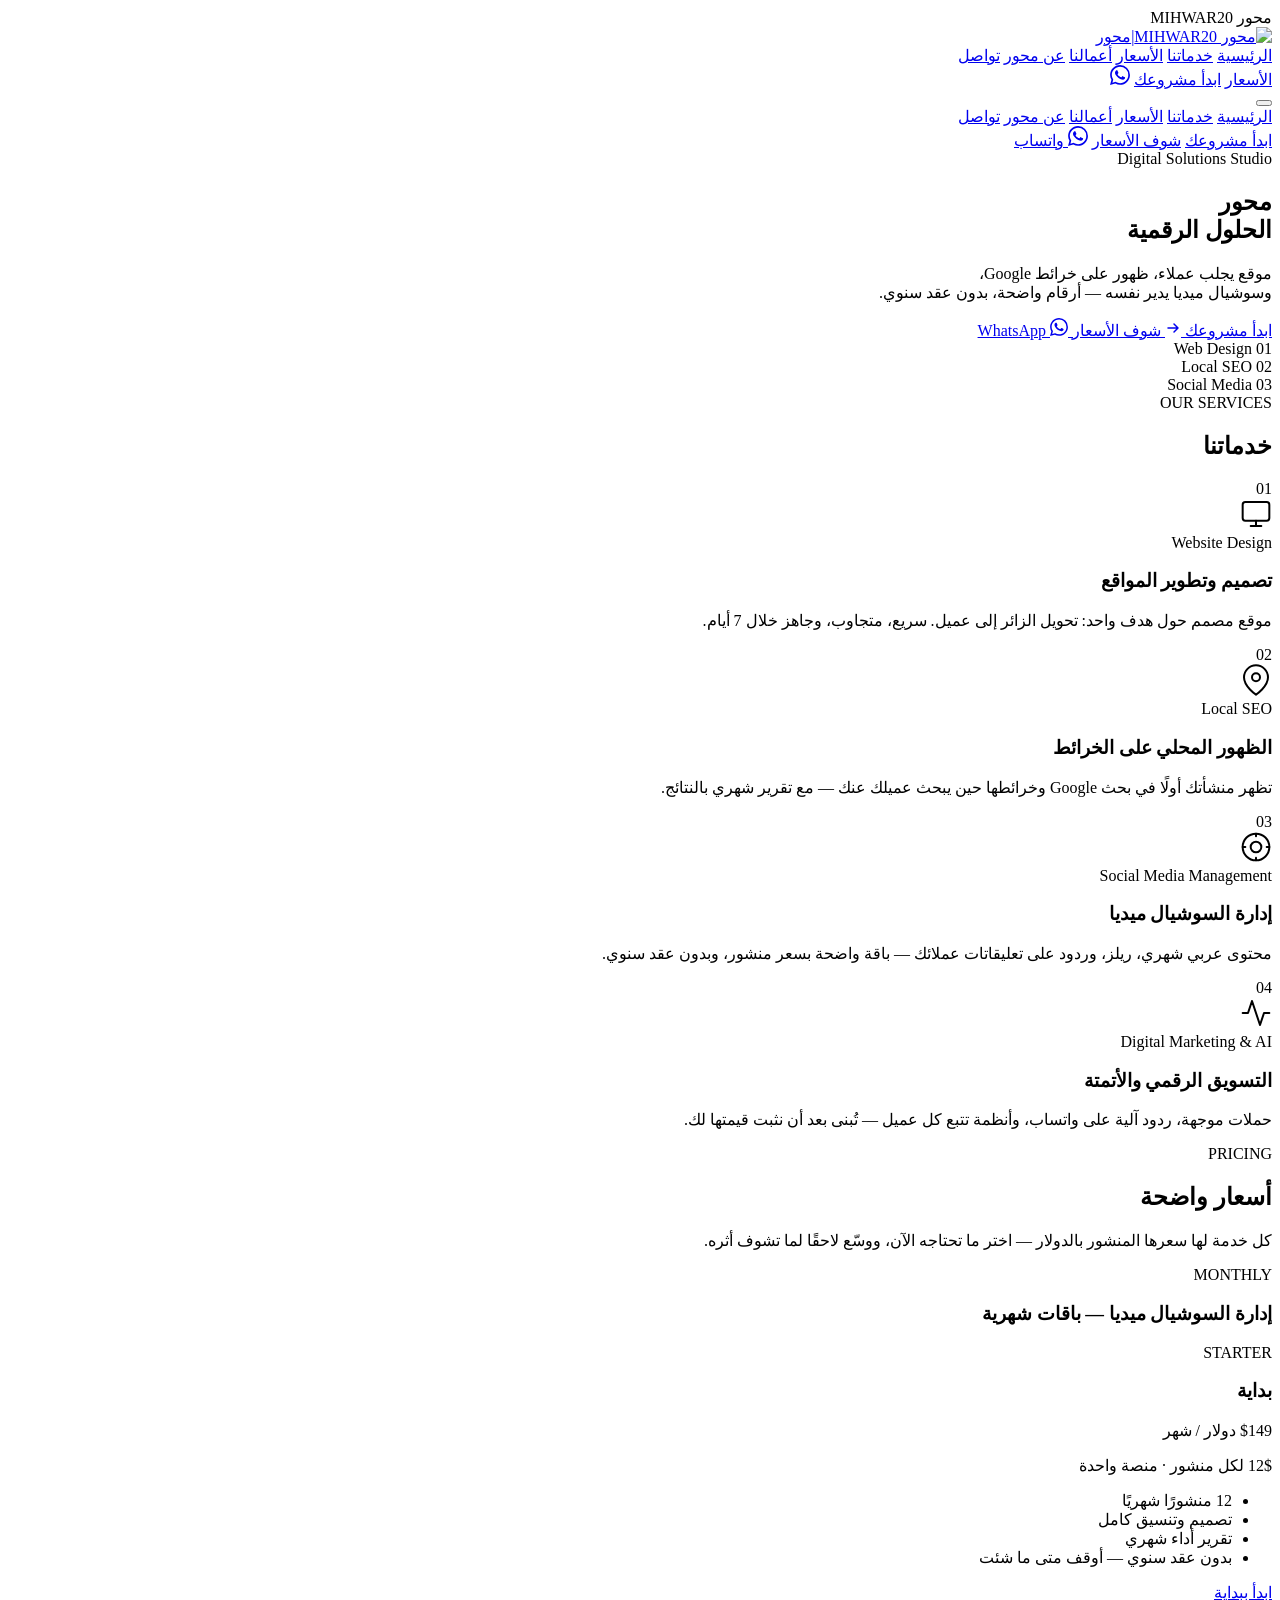
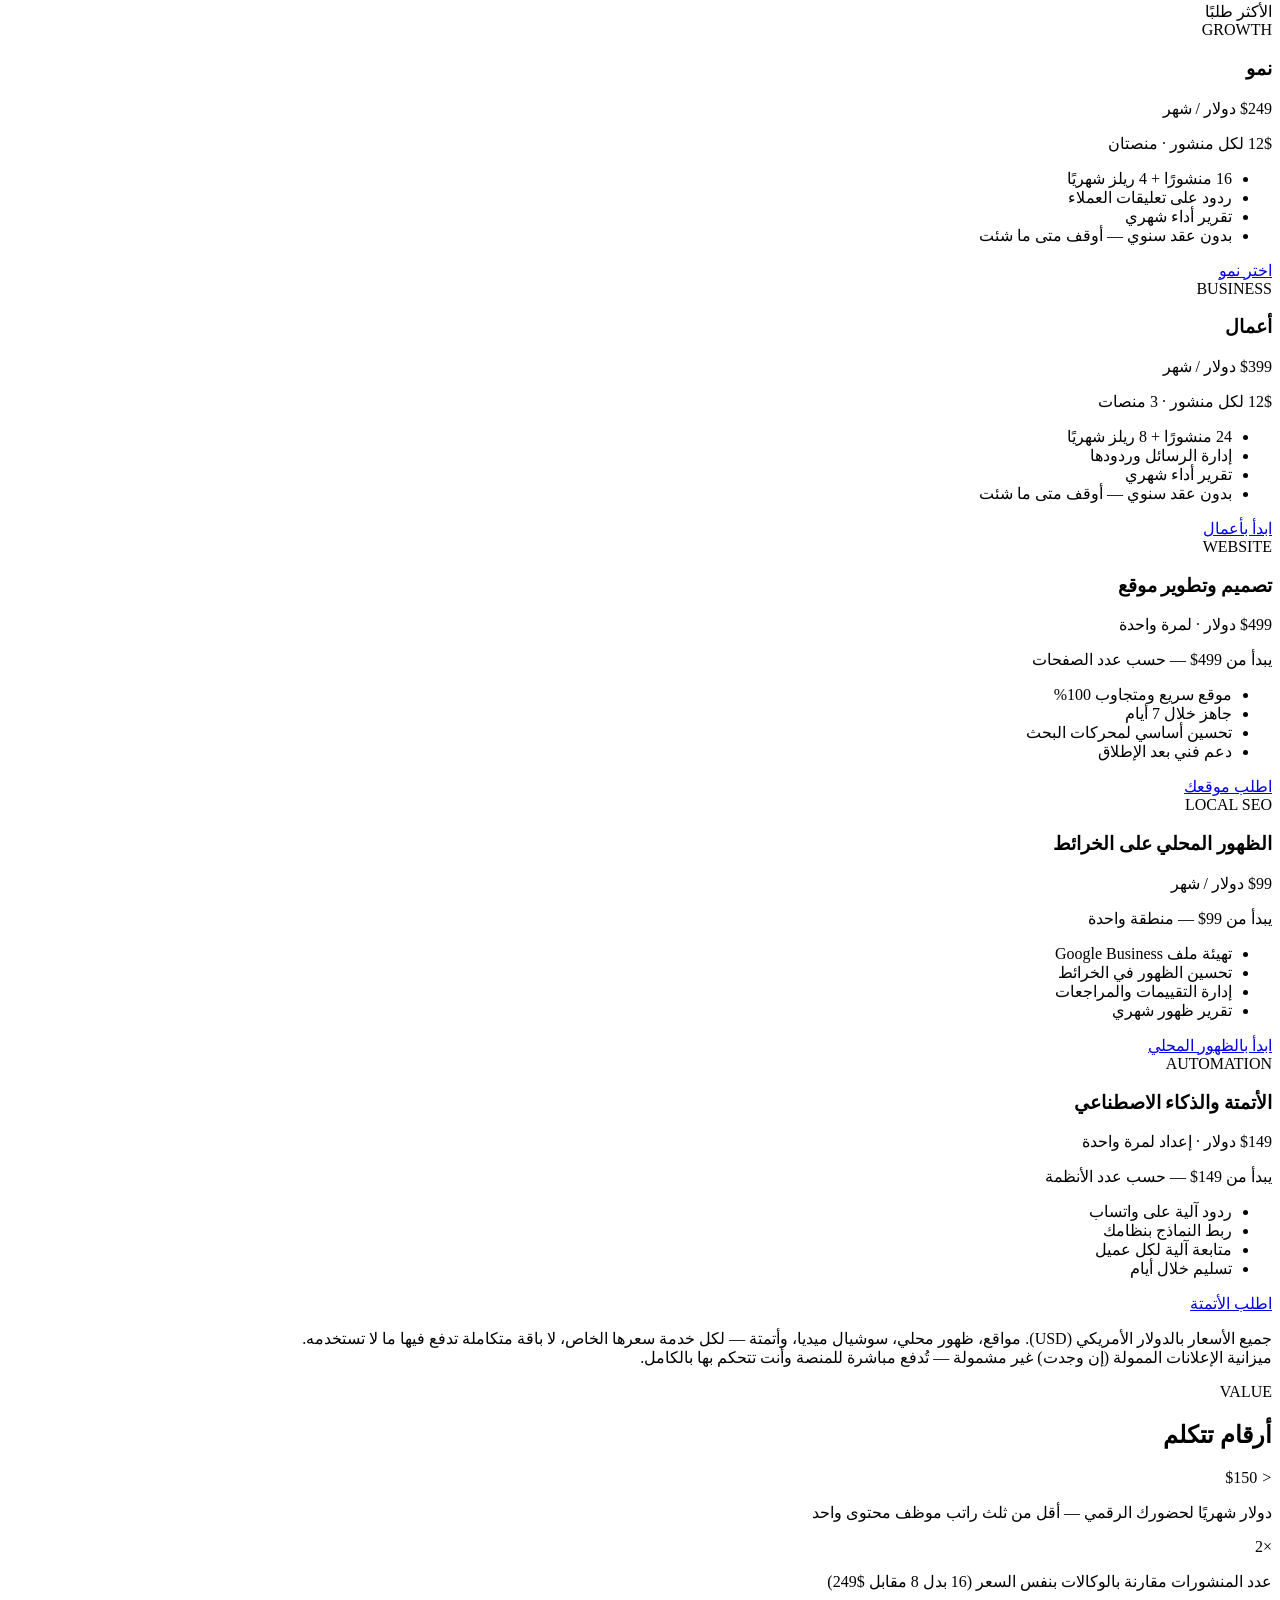
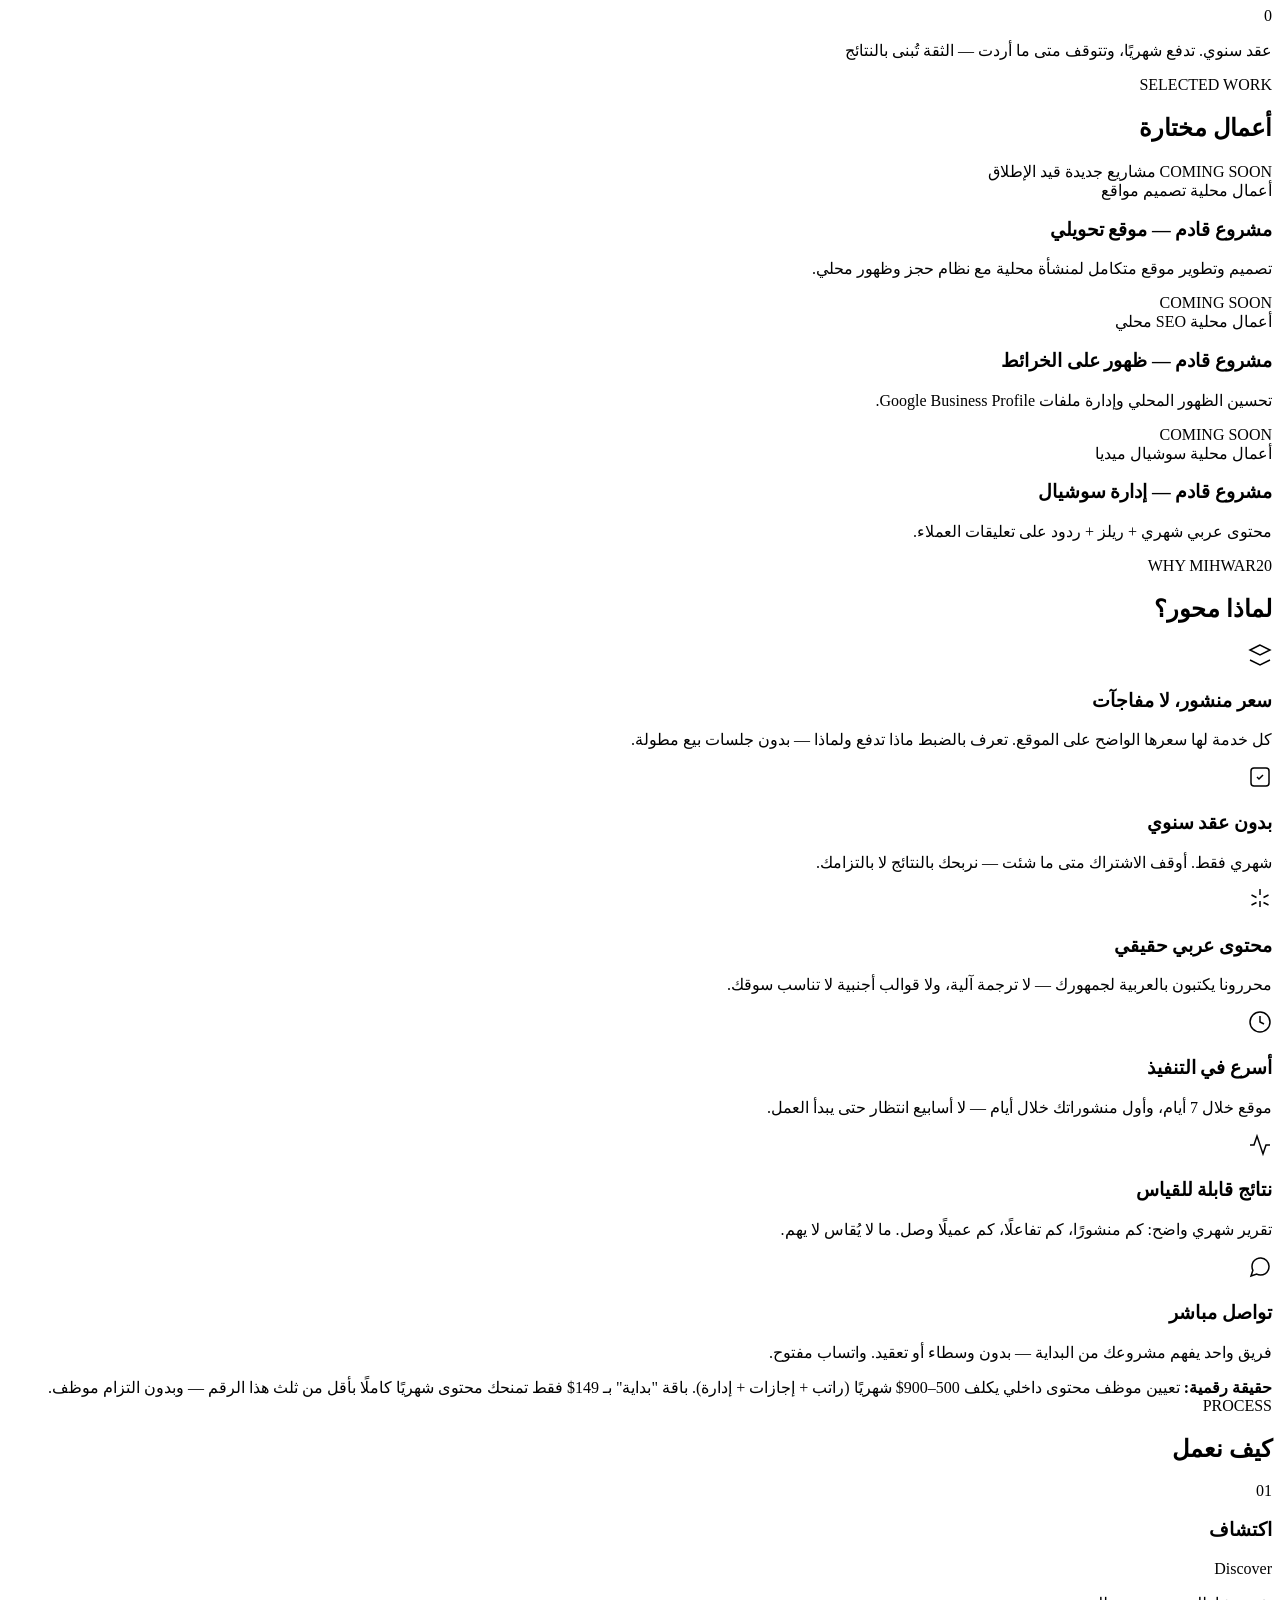
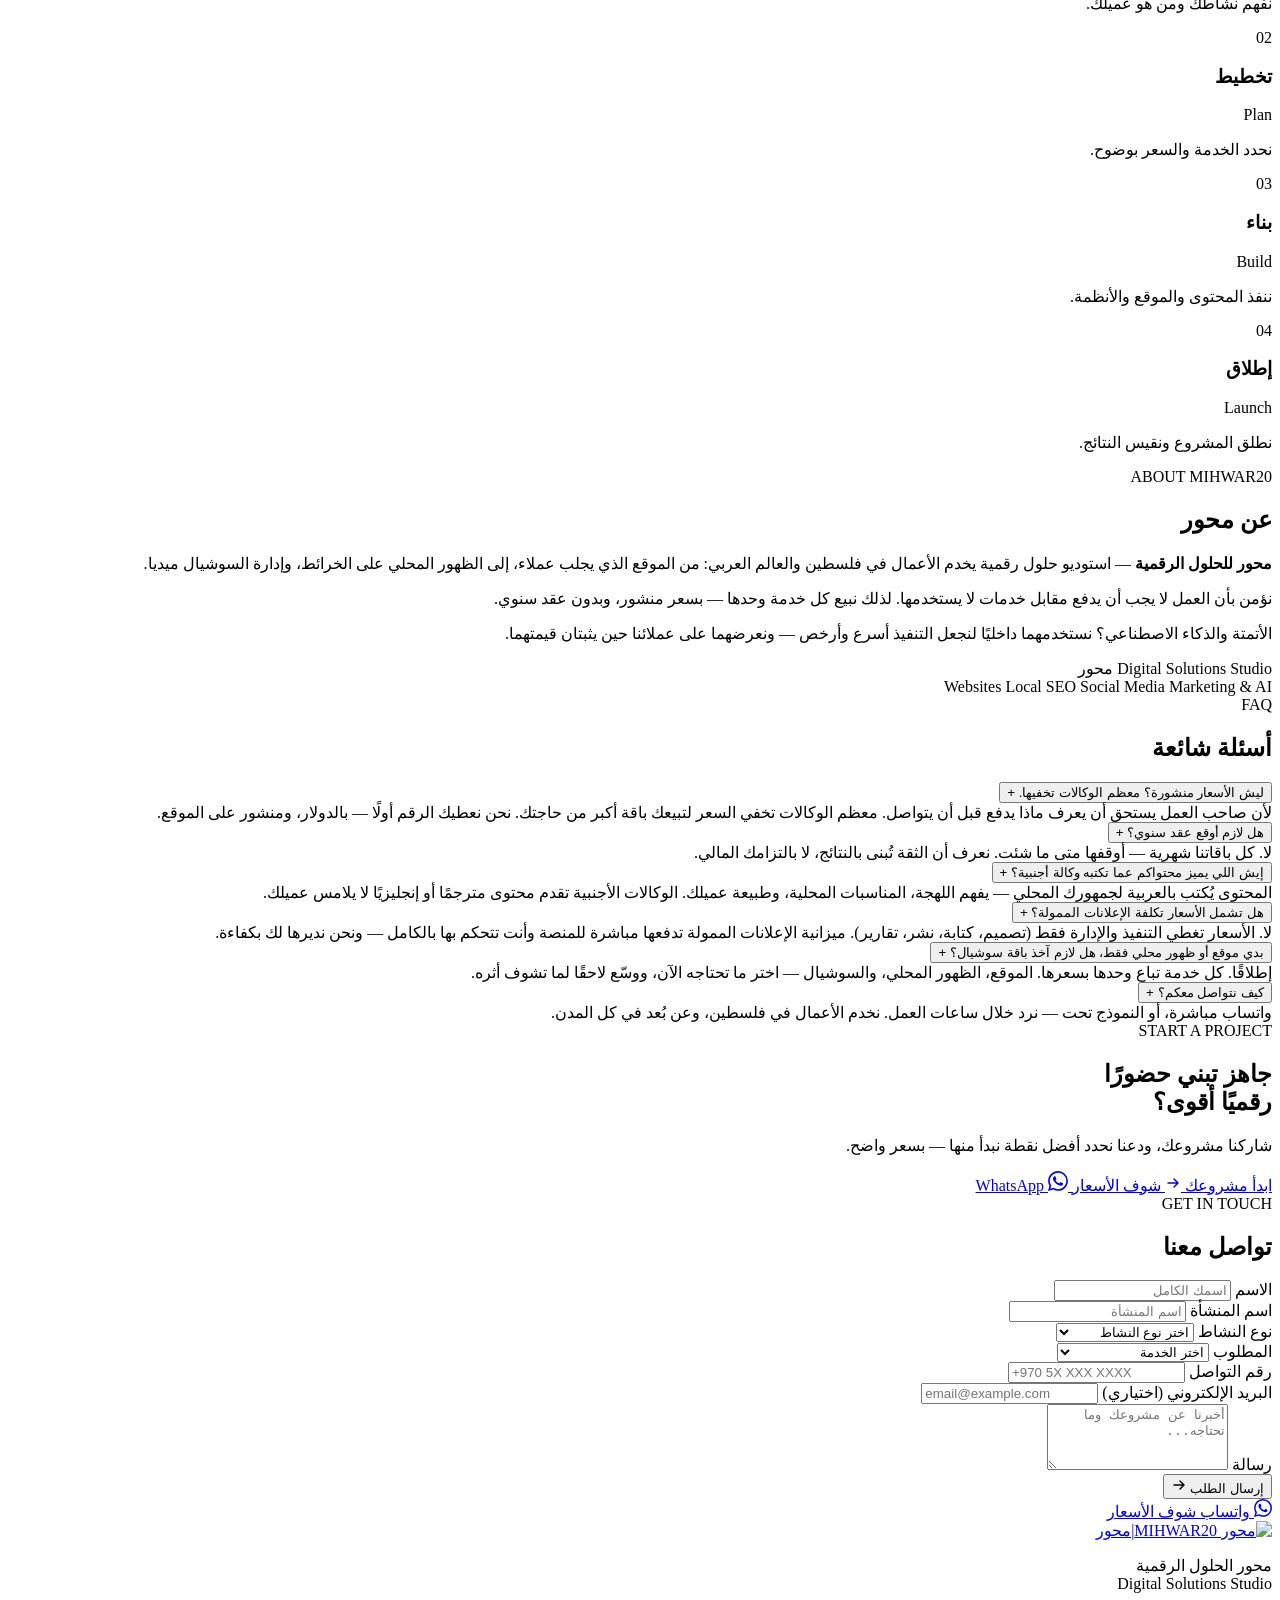
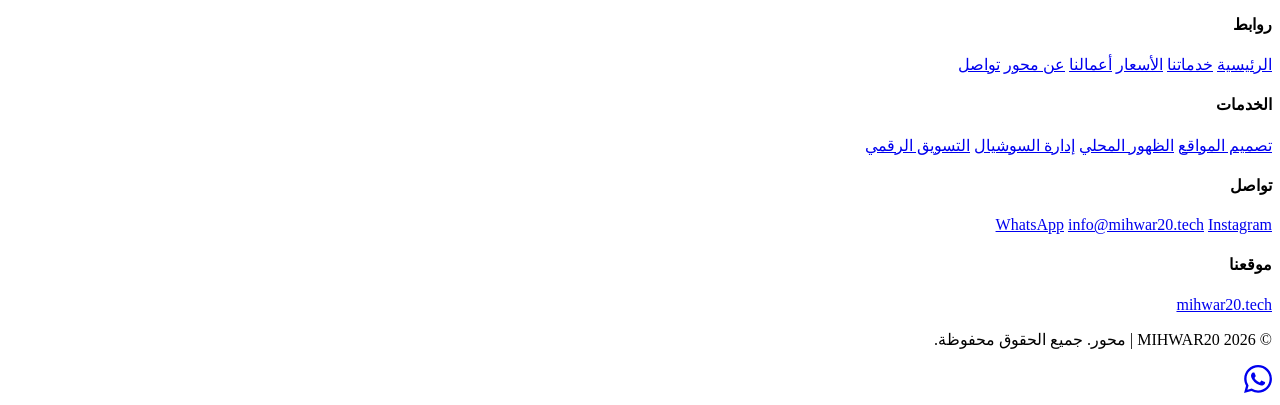
==== index.html @ 8f981ffa "Add files via upload" ====
<!DOCTYPE html>
<html lang="ar" dir="rtl">
<head>
    <meta charset="UTF-8">
    <meta name="viewport" content="width=device-width, initial-scale=1.0">
    <title>MIHWAR20 | محور — Digital Solutions Studio</title>
    <meta name="description" content="محور للحلول الرقمية — تصميم المواقع، الظهور المحلي، إدارة السوشيال ميديا، والتسويق الرقمي. أسعار منشورة بالدولار، بدون عقد سنوي.">
    <meta name="keywords" content="تصميم مواقع, ظهور محلي, إدارة سوشيال ميديا, تسويق رقمي, أتمتة, حلول رقمية, محور">
    <meta name="author" content="MIHWAR20 | محور">
    <meta name="robots" content="index, follow">

    <!-- Open Graph -->
    <meta property="og:title" content="MIHWAR20 | محور — Digital Solutions Studio">
    <meta property="og:description" content="مواقع، ظهور محلي، سوشيال ميديا، وأنظمة ذكية تنقل أعمالك إلى الأمام. أسعار منشورة وبدون عقد سنوي.">
    <meta property="og:type" content="website">
    <meta property="og:locale" content="ar_PS">
    <meta property="og:url" content="https://mihwar20.tech/">
    <link rel="canonical" href="https://mihwar20.tech/">
    <meta property="og:site_name" content="MIHWAR20 | محور">

    <!-- Twitter Card -->
    <meta name="twitter:card" content="summary_large_image">
    <meta name="twitter:title" content="MIHWAR20 | محور — Digital Solutions Studio">
    <meta name="twitter:description" content="مواقع، ظهور محلي، سوشيال ميديا، وأنظمة ذكية تنقل أعمالك إلى الأمام.">

    <!-- Fonts -->
    <link rel="preconnect" href="https://fonts.googleapis.com">
    <link rel="preconnect" href="https://fonts.gstatic.com" crossorigin>
    <link href="https://fonts.googleapis.com/css2?family=IBM+Plex+Sans+Arabic:wght@300;400;500;600;700&family=IBM+Plex+Sans:wght@300;400;500;600;700&display=swap" rel="stylesheet">

    <!-- Styles -->
    <link rel="stylesheet" href="css/style.css">

    <!-- Favicon -->
    <link rel="icon" type="image/png" sizes="32x32" href="assets/images/mihwar20-favicon-256.png">
    <link rel="icon" type="image/png" sizes="192x192" href="assets/images/mihwar20-favicon-256.png">
    <link rel="apple-touch-icon" sizes="180x180" href="assets/images/apple-touch-icon.png">
</head>
<body>
    <!-- Preloader -->
    <div id="preloader" class="preloader">
        <div class="preloader-inner">
            <div class="preloader-logo">
                <span class="preloader-ar">محور</span>
                <span class="preloader-en">MIHWAR20</span>
            </div>
            <div class="preloader-bar">
                <div class="preloader-bar-fill"></div>
            </div>
        </div>
    </div>

    <!-- Navigation -->
    <nav id="navbar" class="navbar">
        <div class="nav-container">
            <a href="#hero" class="nav-logo" aria-label="محور — الرئيسية">
                <img src="assets/images/mihwar-logo.png" alt="محور" class="logo-img">
                <span class="logo-text">MIHWAR20<span class="logo-sep">|</span><span class="logo-ar">محور</span></span>
            </a>

            <div class="nav-links" id="navLinks">
                <a href="#hero" class="nav-link active">الرئيسية</a>
                <a href="#services" class="nav-link">خدماتنا</a>
                <a href="#pricing" class="nav-link">الأسعار</a>
                <a href="#portfolio" class="nav-link">أعمالنا</a>
                <a href="#about" class="nav-link">عن محور</a>
                <a href="#contact" class="nav-link">تواصل</a>
            </div>

            <div class="nav-actions">
                <a href="#pricing" class="nav-cta-secondary">الأسعار</a>
                <a href="#contact" class="nav-cta-primary">ابدأ مشروعك</a>
                <a href="https://wa.me/972592059611?text=%D9%85%D8%B1%D8%AD%D8%A8%D8%A7%D8%8C%20%D8%A3%D8%B1%D9%8A%D8%AF%20%D8%AD%D8%AC%D8%B2%20%D9%85%D9%83%D8%A7%D9%84%D9%85%D8%A9%20%D8%A7%D8%B3%D8%AA%D8%B4%D8%A7%D8%B1%D9%8A%D8%A9%20%D9%85%D8%B9%D9%83%D9%85" target="_blank" rel="noopener" class="nav-whatsapp" aria-label="تواصل عبر واتساب">
                    <svg width="20" height="20" viewBox="0 0 24 24" fill="currentColor"><path d="M17.472 14.382c-.297-.149-1.758-.867-2.03-.967-.273-.099-.471-.148-.67.15-.197.297-.767.966-.94 1.164-.173.199-.347.223-.644.075-.297-.15-1.255-.463-2.39-1.475-.883-.788-1.48-1.761-1.653-2.059-.173-.297-.018-.458.13-.606.134-.133.298-.347.446-.52.149-.174.198-.298.298-.497.099-.198.05-.371-.025-.52-.075-.149-.669-1.612-.916-2.207-.242-.579-.487-.5-.669-.51-.173-.008-.371-.01-.57-.01-.198 0-.52.074-.792.372-.272.297-1.04 1.016-1.04 2.479 0 1.462 1.065 2.875 1.213 3.074.149.198 2.096 3.2 5.077 4.487.709.306 1.262.489 1.694.625.712.227 1.36.195 1.871.118.571-.085 1.758-.719 2.006-1.413.248-.694.248-1.289.173-1.413-.074-.124-.272-.198-.57-.347m-5.421 7.403h-.004a9.87 9.87 0 01-5.031-1.378l-.361-.214-3.741.982.998-3.648-.235-.374a9.86 9.86 0 01-1.51-5.26c.001-5.45 4.436-9.884 9.888-9.884 2.64 0 5.122 1.03 6.988 2.898a9.825 9.825 0 012.893 6.994c-.003 5.45-4.437 9.884-9.885 9.884m8.413-18.297A11.815 11.815 0 0012.05 0C5.495 0 .16 5.335.157 11.892c0 2.096.547 4.142 1.588 5.945L.057 24l6.305-1.654a11.882 11.882 0 005.683 1.448h.005c6.554 0 11.89-5.335 11.893-11.893a11.821 11.821 0 00-3.48-8.413z"/></svg>
                </a>
            </div>

            <button class="nav-toggle" id="navToggle" aria-label="فتح القائمة">
                <span></span>
                <span></span>
                <span></span>
            </button>
        </div>
    </nav>

    <!-- Mobile Menu -->
    <div class="mobile-menu" id="mobileMenu">
        <div class="mobile-menu-inner">
            <div class="mobile-menu-links">
                <a href="#hero" class="mobile-link">الرئيسية</a>
                <a href="#services" class="mobile-link">خدماتنا</a>
                <a href="#pricing" class="mobile-link">الأسعار</a>
                <a href="#portfolio" class="mobile-link">أعمالنا</a>
                <a href="#about" class="mobile-link">عن محور</a>
                <a href="#contact" class="mobile-link">تواصل</a>
            </div>
            <div class="mobile-menu-actions">
                <a href="#contact" class="mobile-cta-primary">ابدأ مشروعك</a>
                <a href="#pricing" class="mobile-cta-secondary">شوف الأسعار</a>
                <a href="https://wa.me/972592059611?text=%D9%85%D8%B1%D8%AD%D8%A8%D8%A7%D8%8C%20%D8%A3%D8%B1%D9%8A%D8%AF%20%D8%AD%D8%AC%D8%B2%20%D9%85%D9%83%D8%A7%D9%84%D9%85%D8%A9%20%D8%A7%D8%B3%D8%AA%D8%B4%D8%A7%D8%B1%D9%8A%D8%A9%20%D9%85%D8%B9%D9%83%D9%85" target="_blank" rel="noopener" class="mobile-whatsapp">
                    <svg width="20" height="20" viewBox="0 0 24 24" fill="currentColor"><path d="M17.472 14.382c-.297-.149-1.758-.867-2.03-.967-.273-.099-.471-.148-.67.15-.197.297-.767.966-.94 1.164-.173.199-.347.223-.644.075-.297-.15-1.255-.463-2.39-1.475-.883-.788-1.48-1.761-1.653-2.059-.173-.297-.018-.458.13-.606.134-.133.298-.347.446-.52.149-.174.198-.298.298-.497.099-.198.05-.371-.025-.52-.075-.149-.669-1.612-.916-2.207-.242-.579-.487-.5-.669-.51-.173-.008-.371-.01-.57-.01-.198 0-.52.074-.792.372-.272.297-1.04 1.016-1.04 2.479 0 1.462 1.065 2.875 1.213 3.074.149.198 2.096 3.2 5.077 4.487.709.306 1.262.489 1.694.625.712.227 1.36.195 1.871.118.571-.085 1.758-.719 2.006-1.413.248-.694.248-1.289.173-1.413-.074-.124-.272-.198-.57-.347m-5.421 7.403h-.004a9.87 9.87 0 01-5.031-1.378l-.361-.214-3.741.982.998-3.648-.235-.374a9.86 9.86 0 01-1.51-5.26c.001-5.45 4.436-9.884 9.888-9.884 2.64 0 5.122 1.03 6.988 2.898a9.825 9.825 0 012.893 6.994c-.003 5.45-4.437 9.884-9.885 9.884m8.413-18.297A11.815 11.815 0 0012.05 0C5.495 0 .16 5.335.157 11.892c0 2.096.547 4.142 1.588 5.945L.057 24l6.305-1.654a11.882 11.882 0 005.683 1.448h.005c6.554 0 11.89-5.335 11.893-11.893a11.821 11.821 0 00-3.48-8.413z"/></svg>
                    واتساب
                </a>
            </div>
        </div>
    </div>

    <main>
        <!-- Hero Section -->
        <section id="hero" class="hero">
            <div class="hero-bg">
                <div class="hero-grid-lines"></div>
                <div class="hero-glow"></div>
            </div>
            <div class="hero-container">
                <div class="hero-content">
                    <div class="hero-label reveal-up">
                        <span class="hero-label-dot"></span>
                        Digital Solutions Studio
                    </div>
                    <h1 class="hero-title reveal-up" style="transition-delay: 0.1s">
                        محور<br>
                        <span class="hero-title-accent">الحلول الرقمية</span>
                    </h1>
                    <p class="hero-subtitle reveal-up" style="transition-delay: 0.2s">
                        موقع يجلب عملاء، ظهور على خرائط Google،<br>
                        وسوشيال ميديا يدير نفسه — أرقام واضحة، بدون عقد سنوي.
                    </p>
                    <div class="hero-actions reveal-up" style="transition-delay: 0.3s">
                        <a href="#contact" class="btn btn-primary">
                            <span>ابدأ مشروعك</span>
                            <svg width="16" height="16" viewBox="0 0 16 16" fill="none"><path d="M3 8h10M9 4l4 4-4 4" stroke="currentColor" stroke-width="1.5" stroke-linecap="round" stroke-linejoin="round"/></svg>
                        </a>
                        <a href="#pricing" class="btn btn-outline">
                            <span>شوف الأسعار</span>
                        </a>
                        <a href="https://wa.me/972592059611?text=%D9%85%D8%B1%D8%AD%D8%A8%D8%A7%D8%8C%20%D8%A3%D8%B1%D9%8A%D8%AF%20%D8%AD%D8%AC%D8%B2%20%D9%85%D9%83%D8%A7%D9%84%D9%85%D8%A9%20%D8%A7%D8%B3%D8%AA%D8%B4%D8%A7%D8%B1%D9%8A%D8%A9%20%D9%85%D8%B9%D9%83%D9%85" target="_blank" rel="noopener" class="btn btn-whatsapp" aria-label="تواصل عبر واتساب">
                            <svg width="18" height="18" viewBox="0 0 24 24" fill="currentColor"><path d="M17.472 14.382c-.297-.149-1.758-.867-2.03-.967-.273-.099-.471-.148-.67.15-.197.297-.767.966-.94 1.164-.173.199-.347.223-.644.075-.297-.15-1.255-.463-2.39-1.475-.883-.788-1.48-1.761-1.653-2.059-.173-.297-.018-.458.13-.606.134-.133.298-.347.446-.52.149-.174.198-.298.298-.497.099-.198.05-.371-.025-.52-.075-.149-.669-1.612-.916-2.207-.242-.579-.487-.5-.669-.51-.173-.008-.371-.01-.57-.01-.198 0-.52.074-.792.372-.272.297-1.04 1.016-1.04 2.479 0 1.462 1.065 2.875 1.213 3.074.149.198 2.096 3.2 5.077 4.487.709.306 1.262.489 1.694.625.712.227 1.36.195 1.871.118.571-.085 1.758-.719 2.006-1.413.248-.694.248-1.289.173-1.413-.074-.124-.272-.198-.57-.347m-5.421 7.403h-.004a9.87 9.87 0 01-5.031-1.378l-.361-.214-3.741.982.998-3.648-.235-.374a9.86 9.86 0 01-1.51-5.26c.001-5.45 4.436-9.884 9.888-9.884 2.64 0 5.122 1.03 6.988 2.898a9.825 9.825 0 012.893 6.994c-.003 5.45-4.437 9.884-9.885 9.884m8.413-18.297A11.815 11.815 0 0012.05 0C5.495 0 .16 5.335.157 11.892c0 2.096.547 4.142 1.588 5.945L.057 24l6.305-1.654a11.882 11.882 0 005.683 1.448h.005c6.554 0 11.89-5.335 11.893-11.893a11.821 11.821 0 00-3.48-8.413z"/></svg>
                            <span>WhatsApp</span>
                        </a>
                    </div>
                </div>
                <div class="hero-visual reveal-scale">
                    <div class="hero-visual-frame">
                        <div class="hero-visual-grid">
                            <div class="hero-visual-item hero-visual-item-1">
                                <div class="visual-placeholder">
                                    <span class="visual-placeholder-label">Web Design</span>
                                    <span class="visual-placeholder-icon">01</span>
                                </div>
                            </div>
                            <div class="hero-visual-item hero-visual-item-2">
                                <div class="visual-placeholder visual-placeholder-dark">
                                    <span class="visual-placeholder-label">Local SEO</span>
                                    <span class="visual-placeholder-icon">02</span>
                                </div>
                            </div>
                            <div class="hero-visual-item hero-visual-item-3">
                                <div class="visual-placeholder">
                                    <span class="visual-placeholder-label">Social Media</span>
                                    <span class="visual-placeholder-icon">03</span>
                                </div>
                            </div>
                        </div>
                    </div>
                </div>
            </div>
            <div class="hero-scroll reveal-up" style="transition-delay: 0.5s">
                <div class="hero-scroll-line"></div>
            </div>
        </section>

        <!-- Services Section -->
        <section id="services" class="section services">
            <div class="container">
                <div class="section-header">
                    <span class="section-label reveal-up">OUR SERVICES</span>
                    <h2 class="section-title reveal-up" style="transition-delay: 0.1s">خدماتنا</h2>
                </div>

                <div class="services-grid">
                    <!-- Service 01 -->
                    <div class="service-card reveal-up" style="transition-delay: 0.1s">
                        <div class="service-card-number">01</div>
                        <div class="service-card-content">
                            <div class="service-card-icon">
                                <svg width="32" height="32" viewBox="0 0 24 24" fill="none" stroke="currentColor" stroke-width="1.5" stroke-linecap="round" stroke-linejoin="round"><rect x="2" y="3" width="20" height="14" rx="2"/><line x1="8" y1="21" x2="16" y2="21"/><line x1="12" y1="17" x2="12" y2="21"/></svg>
                            </div>
                            <div class="service-card-en">Website Design</div>
                            <h3 class="service-card-title">تصميم وتطوير المواقع</h3>
                            <p class="service-card-desc">موقع مصمم حول هدف واحد: تحويل الزائر إلى عميل. سريع، متجاوب، وجاهز خلال 7 أيام.</p>
                            <div class="service-card-line"></div>
                        </div>
                    </div>

                    <!-- Service 02 -->
                    <div class="service-card reveal-up" style="transition-delay: 0.2s">
                        <div class="service-card-number">02</div>
                        <div class="service-card-content">
                            <div class="service-card-icon">
                                <svg width="32" height="32" viewBox="0 0 24 24" fill="none" stroke="currentColor" stroke-width="1.5" stroke-linecap="round" stroke-linejoin="round"><path d="M21 10c0 7-9 13-9 13s-9-6-9-13a9 9 0 0118 0z"/><circle cx="12" cy="10" r="3"/></svg>
                            </div>
                            <div class="service-card-en">Local SEO</div>
                            <h3 class="service-card-title">الظهور المحلي على الخرائط</h3>
                            <p class="service-card-desc">تظهر منشأتك أولًا في بحث Google وخرائطها حين يبحث عميلك عنك — مع تقرير شهري بالنتائج.</p>
                            <div class="service-card-line"></div>
                        </div>
                    </div>

                    <!-- Service 03 -->
                    <div class="service-card reveal-up" style="transition-delay: 0.3s">
                        <div class="service-card-number">03</div>
                        <div class="service-card-content">
                            <div class="service-card-icon">
                                <svg width="32" height="32" viewBox="0 0 24 24" fill="none" stroke="currentColor" stroke-width="1.5" stroke-linecap="round" stroke-linejoin="round"><circle cx="12" cy="12" r="10"/><circle cx="12" cy="12" r="4"/><line x1="12" y1="2" x2="12" y2="4"/><line x1="12" y1="20" x2="12" y2="22"/><line x1="2" y1="12" x2="4" y2="12"/><line x1="20" y1="12" x2="22" y2="12"/></svg>
                            </div>
                            <div class="service-card-en">Social Media Management</div>
                            <h3 class="service-card-title">إدارة السوشيال ميديا</h3>
                            <p class="service-card-desc">محتوى عربي شهري، ريلز، وردود على تعليقاتات عملائك — باقة واضحة بسعر منشور، وبدون عقد سنوي.</p>
                            <div class="service-card-line"></div>
                        </div>
                    </div>

                    <!-- Service 04 -->
                    <div class="service-card reveal-up" style="transition-delay: 0.4s">
                        <div class="service-card-number">04</div>
                        <div class="service-card-content">
                            <div class="service-card-icon">
                                <svg width="32" height="32" viewBox="0 0 24 24" fill="none" stroke="currentColor" stroke-width="1.5" stroke-linecap="round" stroke-linejoin="round"><path d="M22 12h-4l-3 9L9 3l-3 9H2"/></svg>
                            </div>
                            <div class="service-card-en">Digital Marketing &amp; AI</div>
                            <h3 class="service-card-title">التسويق الرقمي والأتمتة</h3>
                            <p class="service-card-desc">حملات موجهة، ردود آلية على واتساب، وأنظمة تتبع كل عميل — تُبنى بعد أن نثبت قيمتها لك.</p>
                            <div class="service-card-line"></div>
                        </div>
                    </div>
                </div>
            </div>
        </section>

        <!-- Pricing Section -->
        <section id="pricing" class="section pricing">
            <div class="container">
                <div class="section-header">
                    <span class="section-label reveal-up">PRICING</span>
                    <h2 class="section-title reveal-up" style="transition-delay: 0.1s">أسعار واضحة</h2>
                    <p class="pricing-intro reveal-up" style="transition-delay: 0.15s">
                        كل خدمة لها سعرها المنشور بالدولار — اختر ما تحتاجه الآن، ووسّع لاحقًا لما تشوف أثره.
                    </p>
                </div>

                <!-- Group 1: Monthly Social Media -->
                <div class="pricing-group-label reveal-up">
                    <span class="pricing-group-en">MONTHLY</span>
                    <h3>إدارة السوشيال ميديا — باقات شهرية</h3>
                </div>

                <div class="pricing-grid">
                    <!-- Package 1 -->
                    <div class="pricing-card reveal-up" style="transition-delay: 0.15s">
                        <div class="pricing-card-en">STARTER</div>
                        <h3 class="pricing-card-title">بداية</h3>
                        <div class="pricing-amount">
                            <span class="pricing-number">$149</span>
                            <span>دولار / شهر</span>
                        </div>
                        <p class="pricing-per-post">12$ لكل منشور · منصة واحدة</p>
                        <ul class="pricing-features">
                            <li>12 منشورًا شهريًا</li>
                            <li>تصميم وتنسيق كامل</li>
                            <li>تقرير أداء شهري</li>
                            <li>بدون عقد سنوي — أوقف متى ما شئت</li>
                        </ul>
                        <a href="#contact" class="btn btn-outline">
                            <span>ابدأ ببداية</span>
                        </a>
                    </div><div class="pricing-card pricing-card-featured reveal-up" style="transition-delay: 0.2s">
                        <span class="pricing-badge">الأكثر طلبًا</span>
                        <div class="pricing-card-en">GROWTH</div>
                        <h3 class="pricing-card-title">نمو</h3>
                        <div class="pricing-amount">
                            <span class="pricing-number">$249</span>
                            <span>دولار / شهر</span>
                        </div>
                        <p class="pricing-per-post">12$ لكل منشور · منصتان</p>
                        <ul class="pricing-features">
                            <li>16 منشورًا + 4 ريلز شهريًا</li>
                            <li>ردود على تعليقات العملاء</li>
                            <li>تقرير أداء شهري</li>
                            <li>بدون عقد سنوي — أوقف متى ما شئت</li>
                        </ul>
                        <a href="#contact" class="btn btn-primary">
                            <span>اختر نمو</span>
                        </a>
                    </div><div class="pricing-card reveal-up" style="transition-delay: 0.25s">
                        <div class="pricing-card-en">BUSINESS</div>
                        <h3 class="pricing-card-title">أعمال</h3>
                        <div class="pricing-amount">
                            <span class="pricing-number">$399</span>
                            <span>دولار / شهر</span>
                        </div>
                        <p class="pricing-per-post">12$ لكل منشور · 3 منصات</p>
                        <ul class="pricing-features">
                            <li>24 منشورًا + 8 ريلز شهريًا</li>
                            <li>إدارة الرسائل وردودها</li>
                            <li>تقرير أداء شهري</li>
                            <li>بدون عقد سنوي — أوقف متى ما شئت</li>
                        </ul>
                        <a href="#contact" class="btn btn-outline">
                            <span>ابدأ بأعمال</span>
                        </a>
                    </div><div class="pricing-card reveal-up" style="transition-delay: 0.15s">
                        <div class="pricing-card-en">WEBSITE</div>
                        <h3 class="pricing-card-title">تصميم وتطوير موقع</h3>
                        <div class="pricing-amount">
                            <span class="pricing-number">$499</span>
                            <span>دولار · لمرة واحدة</span>
                        </div>
                        <p class="pricing-per-post">يبدأ من 499$ — حسب عدد الصفحات</p>
                        <ul class="pricing-features">
                            <li>موقع سريع ومتجاوب 100%</li>
                            <li>جاهز خلال 7 أيام</li>
                            <li>تحسين أساسي لمحركات البحث</li>
                            <li>دعم فني بعد الإطلاق</li>
                        </ul>
                        <a href="#contact" class="btn btn-outline">
                            <span>اطلب موقعك</span>
                        </a>
                    </div><div class="pricing-card reveal-up" style="transition-delay: 0.2s">
                        <div class="pricing-card-en">LOCAL SEO</div>
                        <h3 class="pricing-card-title">الظهور المحلي على الخرائط</h3>
                        <div class="pricing-amount">
                            <span class="pricing-number">$99</span>
                            <span>دولار / شهر</span>
                        </div>
                        <p class="pricing-per-post">يبدأ من 99$ — منطقة واحدة</p>
                        <ul class="pricing-features">
                            <li>تهيئة ملف Google Business</li>
                            <li>تحسين الظهور في الخرائط</li>
                            <li>إدارة التقييمات والمراجعات</li>
                            <li>تقرير ظهور شهري</li>
                        </ul>
                        <a href="#contact" class="btn btn-outline">
                            <span>ابدأ بالظهور المحلي</span>
                        </a>
                    </div><div class="pricing-card reveal-up" style="transition-delay: 0.25s">
                        <div class="pricing-card-en">AUTOMATION</div>
                        <h3 class="pricing-card-title">الأتمتة والذكاء الاصطناعي</h3>
                        <div class="pricing-amount">
                            <span class="pricing-number">$149</span>
                            <span>دولار · إعداد لمرة واحدة</span>
                        </div>
                        <p class="pricing-per-post">يبدأ من 149$ — حسب عدد الأنظمة</p>
                        <ul class="pricing-features">
                            <li>ردود آلية على واتساب</li>
                            <li>ربط النماذج بنظامك</li>
                            <li>متابعة آلية لكل عميل</li>
                            <li>تسليم خلال أيام</li>
                        </ul>
                        <a href="#contact" class="btn btn-outline">
                            <span>اطلب الأتمتة</span>
                        </a>
                    </div>
                </div>

                <p class="pricing-note reveal-up">
                    جميع الأسعار بالدولار الأمريكي (USD). مواقع، ظهور محلي، سوشيال ميديا، وأتمتة — لكل خدمة سعرها الخاص، لا باقة متكاملة تدفع فيها ما لا تستخدمه.<br>
                    ميزانية الإعلانات الممولة (إن وجدت) غير مشمولة — تُدفع مباشرة للمنصة وأنت تتحكم بها بالكامل.
                </p>
            </div>
        </section>

        <!-- Social Proof Strip -->
        <section class="section social-proof">
            <div class="container">
                <div class="section-header">
                    <span class="section-label reveal-up">VALUE</span>
                    <h2 class="section-title reveal-up" style="transition-delay: 0.1s">أرقام تتكلم</h2>
                </div>

                <div class="social-proof-grid">
                    <div class="social-proof-item reveal-up" style="transition-delay: 0.1s">
                        <div class="social-proof-number"><em>&lt;</em> $150</div>
                        <p class="social-proof-label">دولار شهريًا لحضورك الرقمي — أقل من ثلث راتب موظف محتوى واحد</p>
                    </div>
                    <div class="social-proof-item reveal-up" style="transition-delay: 0.2s">
                        <div class="social-proof-number">×2</div>
                        <p class="social-proof-label">عدد المنشورات مقارنة بالوكالات بنفس السعر (16 بدل 8 مقابل $249)</p>
                    </div>
                    <div class="social-proof-item reveal-up" style="transition-delay: 0.3s">
                        <div class="social-proof-number">0</div>
                        <p class="social-proof-label">عقد سنوي. تدفع شهريًا، وتتوقف متى ما أردت — الثقة تُبنى بالنتائج</p>
                    </div>
                </div>
            </div>
        </section>

        <!-- Portfolio Section -->
        <section id="portfolio" class="section portfolio">
            <div class="container">
                <div class="section-header">
                    <span class="section-label reveal-up">SELECTED WORK</span>
                    <h2 class="section-title reveal-up" style="transition-delay: 0.1s">أعمال مختارة</h2>
                </div>

                <div class="portfolio-grid">
                    <!-- Portfolio Project 1 - Coming Soon -->
                    <article class="portfolio-card portfolio-card-large reveal-up" style="transition-delay: 0.15s">
                        <div class="portfolio-card-visual">
                            <div class="portfolio-coming-soon">
                                <span class="coming-soon-label">COMING SOON</span>
                                <span class="coming-soon-sub">مشاريع جديدة قيد الإطلاق</span>
                            </div>
                        </div>
                        <div class="portfolio-card-info">
                            <div class="portfolio-card-meta">
                                <span class="portfolio-card-tag">أعمال محلية</span>
                                <span class="portfolio-card-tag">تصميم مواقع</span>
                            </div>
                            <h3 class="portfolio-card-title">مشروع قادم — موقع تحويلي</h3>
                            <p class="portfolio-card-desc">تصميم وتطوير موقع متكامل لمنشأة محلية مع نظام حجز وظهور محلي.</p>
                        </div>
                    </article>

                    <!-- Portfolio Project 2 - Coming Soon -->
                    <article class="portfolio-card reveal-up" style="transition-delay: 0.2s">
                        <div class="portfolio-card-visual">
                            <div class="portfolio-coming-soon">
                                <span class="coming-soon-label">COMING SOON</span>
                            </div>
                        </div>
                        <div class="portfolio-card-info">
                            <div class="portfolio-card-meta">
                                <span class="portfolio-card-tag">أعمال محلية</span>
                                <span class="portfolio-card-tag">SEO محلي</span>
                            </div>
                            <h3 class="portfolio-card-title">مشروع قادم — ظهور على الخرائط</h3>
                            <p class="portfolio-card-desc">تحسين الظهور المحلي وإدارة ملفات Google Business Profile.</p>
                        </div>
                    </article>

                    <!-- Portfolio Project 3 - Coming Soon -->
                    <article class="portfolio-card reveal-up" style="transition-delay: 0.25s">
                        <div class="portfolio-card-visual">
                            <div class="portfolio-coming-soon">
                                <span class="coming-soon-label">COMING SOON</span>
                            </div>
                        </div>
                        <div class="portfolio-card-info">
                            <div class="portfolio-card-meta">
                                <span class="portfolio-card-tag">أعمال محلية</span>
                                <span class="portfolio-card-tag">سوشيال ميديا</span>
                            </div>
                            <h3 class="portfolio-card-title">مشروع قادم — إدارة سوشيال</h3>
                            <p class="portfolio-card-desc">محتوى عربي شهري + ريلز + ردود على تعليقات العملاء.</p>
                        </div>
                    </article>
                </div>
            </div>
        </section>

        <!-- Why MIHWAR20 Section -->
        <section class="section why">
            <div class="container">
                <div class="section-header">
                    <span class="section-label reveal-up">WHY MIHWAR20</span>
                    <h2 class="section-title reveal-up" style="transition-delay: 0.1s">لماذا محور؟</h2>
                </div>

                <div class="why-grid">
                    <div class="why-card reveal-up" style="transition-delay: 0.1s">
                        <div class="why-card-icon">
                            <svg width="24" height="24" viewBox="0 0 24 24" fill="none" stroke="currentColor" stroke-width="1.5"><path d="M12 2L2 7l10 5 10-5-10-5z"/><path d="M2 17l10 5 10-5"/></svg>
                        </div>
                        <h3 class="why-card-title">سعر منشور، لا مفاجآت</h3>
                        <p class="why-card-desc">كل خدمة لها سعرها الواضح على الموقع. تعرف بالضبط ماذا تدفع ولماذا — بدون جلسات بيع مطولة.</p>
                    </div>

                    <div class="why-card reveal-up" style="transition-delay: 0.15s">
                        <div class="why-card-icon">
                            <svg width="24" height="24" viewBox="0 0 24 24" fill="none" stroke="currentColor" stroke-width="1.5"><rect x="3" y="3" width="18" height="18" rx="3"/><path d="M9 12l2 2 4-4"/></svg>
                        </div>
                        <h3 class="why-card-title">بدون عقد سنوي</h3>
                        <p class="why-card-desc">شهري فقط. أوقف الاشتراك متى ما شئت — نربحك بالنتائج لا بالتزامك.</p>
                    </div>

                    <div class="why-card reveal-up" style="transition-delay: 0.2s">
                        <div class="why-card-icon">
                            <svg width="24" height="24" viewBox="0 0 24 24" fill="none" stroke="currentColor" stroke-width="1.5"><path d="M12 1v6m0 6v6"/><path d="M3.5 7l5 2.5m7 5l5 2.5"/><path d="M20.5 7l-5 2.5m-7 5l-5 2.5"/></svg>
                        </div>
                        <h3 class="why-card-title">محتوى عربي حقيقي</h3>
                        <p class="why-card-desc">محررونا يكتبون بالعربية لجمهورك — لا ترجمة آلية، ولا قوالب أجنبية لا تناسب سوقك.</p>
                    </div>

                    <div class="why-card reveal-up" style="transition-delay: 0.25s">
                        <div class="why-card-icon">
                            <svg width="24" height="24" viewBox="0 0 24 24" fill="none" stroke="currentColor" stroke-width="1.5"><circle cx="12" cy="12" r="10"/><path d="M12 6v6l4 2"/></svg>
                        </div>
                        <h3 class="why-card-title">أسرع في التنفيذ</h3>
                        <p class="why-card-desc">موقع خلال 7 أيام، وأول منشوراتك خلال أيام — لا أسابيع انتظار حتى يبدأ العمل.</p>
                    </div>

                    <div class="why-card reveal-up" style="transition-delay: 0.3s">
                        <div class="why-card-icon">
                            <svg width="24" height="24" viewBox="0 0 24 24" fill="none" stroke="currentColor" stroke-width="1.5"><path d="M22 12h-4l-3 9L9 3l-3 9H2"/></svg>
                        </div>
                        <h3 class="why-card-title">نتائج قابلة للقياس</h3>
                        <p class="why-card-desc">تقرير شهري واضح: كم منشورًا، كم تفاعلًا، كم عميلًا وصل. ما لا يُقاس لا يهم.</p>
                    </div>

                    <div class="why-card reveal-up" style="transition-delay: 0.35s">
                        <div class="why-card-icon">
                            <svg width="24" height="24" viewBox="0 0 24 24" fill="none" stroke="currentColor" stroke-width="1.5"><path d="M21 11.5a8.38 8.38 0 01-.9 3.8 8.5 8.5 0 01-7.6 4.7 8.38 8.38 0 01-3.8-.9L3 21l1.9-5.7a8.38 8.38 0 01-.9-3.8 8.5 8.5 0 014.7-7.6 8.38 8.38 0 013.8-.9h.5a8.48 8.48 0 018 8v.5z"/></svg>
                        </div>
                        <h3 class="why-card-title">تواصل مباشر</h3>
                        <p class="why-card-desc">فريق واحد يفهم مشروعك من البداية — بدون وسطاء أو تعقيد. واتساب مفتوح.</p>
                    </div>
                </div>

                <div class="why-anchor-note reveal-up">
                    <strong>حقيقة رقمية:</strong> تعيين موظف محتوى داخلي يكلف 500–900$ شهريًا (راتب + إجازات + إدارة). باقة "بداية" بـ 149$ فقط تمنحك محتوى شهريًا كاملًا بأقل من ثلث هذا الرقم — وبدون التزام موظف.
                </div>
            </div>
        </section>

        <!-- Process Section -->
        <section class="section process">
            <div class="container">
                <div class="section-header">
                    <span class="section-label reveal-up">PROCESS</span>
                    <h2 class="section-title reveal-up" style="transition-delay: 0.1s">كيف نعمل</h2>
                </div>

                <div class="process-steps">
                    <div class="process-step reveal-up" style="transition-delay: 0.1s">
                        <div class="process-step-number">01</div>
                        <div class="process-step-content">
                            <h3 class="process-step-title">اكتشاف</h3>
                            <p class="process-step-en">Discover</p>
                            <p class="process-step-desc">نفهم نشاطك ومن هو عميلك.</p>
                        </div>
                        <div class="process-step-line"></div>
                    </div>

                    <div class="process-step reveal-up" style="transition-delay: 0.2s">
                        <div class="process-step-number">02</div>
                        <div class="process-step-content">
                            <h3 class="process-step-title">تخطيط</h3>
                            <p class="process-step-en">Plan</p>
                            <p class="process-step-desc">نحدد الخدمة والسعر بوضوح.</p>
                        </div>
                        <div class="process-step-line"></div>
                    </div>

                    <div class="process-step reveal-up" style="transition-delay: 0.3s">
                        <div class="process-step-number">03</div>
                        <div class="process-step-content">
                            <h3 class="process-step-title">بناء</h3>
                            <p class="process-step-en">Build</p>
                            <p class="process-step-desc">ننفذ المحتوى والموقع والأنظمة.</p>
                        </div>
                        <div class="process-step-line"></div>
                    </div>

                    <div class="process-step reveal-up" style="transition-delay: 0.4s">
                        <div class="process-step-number">04</div>
                        <div class="process-step-content">
                            <h3 class="process-step-title">إطلاق</h3>
                            <p class="process-step-en">Launch</p>
                            <p class="process-step-desc">نطلق المشروع ونقيس النتائج.</p>
                        </div>
                        <div class="process-step-line"></div>
                    </div>
                </div>
            </div>
        </section>

        <!-- About Section -->
        <section id="about" class="section about">
            <div class="container">
                <div class="about-layout">
                    <div class="about-content">
                        <span class="section-label reveal-up">ABOUT MIHWAR20</span>
                        <h2 class="section-title reveal-up" style="transition-delay: 0.1s">عن محور</h2>
                        <div class="about-text reveal-up" style="transition-delay: 0.2s">
                            <p>
                                <strong>محور للحلول الرقمية</strong> — استوديو حلول رقمية يخدم الأعمال في فلسطين والعالم العربي: من الموقع الذي يجلب عملاء، إلى الظهور المحلي على الخرائط، وإدارة السوشيال ميديا.
                            </p>
                            <p>
                                نؤمن بأن العمل لا يجب أن يدفع مقابل خدمات لا يستخدمها. لذلك نبيع كل خدمة وحدها — بسعر منشور، وبدون عقد سنوي.
                            </p>
                            <p>
                                الأتمتة والذكاء الاصطناعي؟ نستخدمهما داخليًا لنجعل التنفيذ أسرع وأرخص — ونعرضهما على عملائنا حين يثبتان قيمتهما.
                            </p>
                        </div>
                    </div>
                    <div class="about-visual reveal-scale">
                        <div class="about-visual-card">
                            <div class="about-visual-inner">
                                <span class="about-visual-label">Digital Solutions Studio</span>
                                <span class="about-visual-brand">محور</span>
                                <div class="about-visual-tags">
                                    <span>Websites</span>
                                    <span>Local SEO</span>
                                    <span>Social Media</span>
                                    <span>Marketing &amp; AI</span>
                                </div>
                            </div>
                        </div>
                    </div>
                </div>
            </div>
        </section>

        <!-- FAQ Section -->
        <section class="section faq">
            <div class="container">
                <div class="section-header">
                    <span class="section-label reveal-up">FAQ</span>
                    <h2 class="section-title reveal-up" style="transition-delay: 0.1s">أسئلة شائعة</h2>
                </div>

                <div class="faq-list">
                    <div class="faq-item">
                        <button class="faq-question" aria-expanded="false">
                            <span>ليش الأسعار منشورة؟ معظم الوكالات تخفيها.</span>
                            <span class="faq-question-icon">+</span>
                        </button>
                        <div class="faq-answer">
                            <div class="faq-answer-inner">
                                لأن صاحب العمل يستحق أن يعرف ماذا يدفع قبل أن يتواصل. معظم الوكالات تخفي السعر لتبيعك باقة أكبر من حاجتك. نحن نعطيك الرقم أولًا — بالدولار، ومنشور على الموقع.
                            </div>
                        </div>
                    </div>

                    <div class="faq-item">
                        <button class="faq-question" aria-expanded="false">
                            <span>هل لازم أوقع عقد سنوي؟</span>
                            <span class="faq-question-icon">+</span>
                        </button>
                        <div class="faq-answer">
                            <div class="faq-answer-inner">
                                لا. كل باقاتنا شهرية — أوقفها متى ما شئت. نعرف أن الثقة تُبنى بالنتائج، لا بالتزامك المالي.
                            </div>
                        </div>
                    </div>

                    <div class="faq-item">
                        <button class="faq-question" aria-expanded="false">
                            <span>إيش اللي يميز محتواكم عما تكتبه وكالة أجنبية؟</span>
                            <span class="faq-question-icon">+</span>
                        </button>
                        <div class="faq-answer">
                            <div class="faq-answer-inner">
                                المحتوى يُكتب بالعربية لجمهورك المحلي — يفهم اللهجة، المناسبات المحلية، وطبيعة عميلك. الوكالات الأجنبية تقدم محتوى مترجمًا أو إنجليزيًا لا يلامس عميلك.
                            </div>
                        </div>
                    </div>

                    <div class="faq-item">
                        <button class="faq-question" aria-expanded="false">
                            <span>هل تشمل الأسعار تكلفة الإعلانات الممولة؟</span>
                            <span class="faq-question-icon">+</span>
                        </button>
                        <div class="faq-answer">
                            <div class="faq-answer-inner">
                                لا. الأسعار تغطي التنفيذ والإدارة فقط (تصميم، كتابة، نشر، تقارير). ميزانية الإعلانات الممولة تدفعها مباشرة للمنصة وأنت تتحكم بها بالكامل — ونحن نديرها لك بكفاءة.
                            </div>
                        </div>
                    </div>

                    <div class="faq-item">
                        <button class="faq-question" aria-expanded="false">
                            <span>بدي موقع أو ظهور محلي فقط، هل لازم آخذ باقة سوشيال؟</span>
                            <span class="faq-question-icon">+</span>
                        </button>
                        <div class="faq-answer">
                            <div class="faq-answer-inner">
                                إطلاقًا. كل خدمة تباع وحدها بسعرها. الموقع، الظهور المحلي، والسوشيال — اختر ما تحتاجه الآن، ووسّع لاحقًا لما تشوف أثره.
                            </div>
                        </div>
                    </div>

                    <div class="faq-item">
                        <button class="faq-question" aria-expanded="false">
                            <span>كيف نتواصل معكم؟</span>
                            <span class="faq-question-icon">+</span>
                        </button>
                        <div class="faq-answer">
                            <div class="faq-answer-inner">
                                واتساب مباشرة، أو النموذج تحت — نرد خلال ساعات العمل. نخدم الأعمال في فلسطين، وعن بُعد في كل المدن.
                            </div>
                        </div>
                    </div>
                </div>
            </div>
        </section>

        <!-- Conversion CTA Section -->
        <section class="section cta-section">
            <div class="cta-bg">
                <div class="cta-bg-line cta-bg-line-1"></div>
                <div class="cta-bg-line cta-bg-line-2"></div>
            </div>
            <div class="container">
                <div class="cta-content">
                    <span class="section-label section-label-light reveal-up">START A PROJECT</span>
                    <h2 class="cta-title reveal-up" style="transition-delay: 0.1s">
                        جاهز تبني حضورًا<br>
                        <span class="cta-title-accent">رقميًا أقوى؟</span>
                    </h2>
                    <p class="cta-subtitle reveal-up" style="transition-delay: 0.2s">
                        شاركنا مشروعك، ودعنا نحدد أفضل نقطة نبدأ منها — بسعر واضح.
                    </p>
                    <div class="cta-actions reveal-up" style="transition-delay: 0.3s">
                        <a href="#contact" class="btn btn-primary btn-large">
                            <span>ابدأ مشروعك</span>
                            <svg width="16" height="16" viewBox="0 0 16 16" fill="none"><path d="M3 8h10M9 4l4 4-4 4" stroke="currentColor" stroke-width="1.5" stroke-linecap="round" stroke-linejoin="round"/></svg>
                        </a>
                        <a href="#pricing" class="btn btn-outline btn-large">
                            <span>شوف الأسعار</span>
                        </a>
                        <a href="https://wa.me/972592059611?text=%D9%85%D8%B1%D8%AD%D8%A8%D8%A7%D8%8C%20%D8%A3%D8%B1%D9%8A%D8%AF%20%D8%AD%D8%AC%D8%B2%20%D9%85%D9%83%D8%A7%D9%84%D9%85%D8%A9%20%D8%A7%D8%B3%D8%AA%D8%B4%D8%A7%D8%B1%D9%8A%D8%A9%20%D9%85%D8%B9%D9%83%D9%85" target="_blank" rel="noopener" class="btn btn-whatsapp btn-large">
                            <svg width="20" height="20" viewBox="0 0 24 24" fill="currentColor"><path d="M17.472 14.382c-.297-.149-1.758-.867-2.03-.967-.273-.099-.471-.148-.67.15-.197.297-.767.966-.94 1.164-.173.199-.347.223-.644.075-.297-.15-1.255-.463-2.39-1.475-.883-.788-1.48-1.761-1.653-2.059-.173-.297-.018-.458.13-.606.134-.133.298-.347.446-.52.149-.174.198-.298.298-.497.099-.198.05-.371-.025-.52-.075-.149-.669-1.612-.916-2.207-.242-.579-.487-.5-.669-.51-.173-.008-.371-.01-.57-.01-.198 0-.52.074-.792.372-.272.297-1.04 1.016-1.04 2.479 0 1.462 1.065 2.875 1.213 3.074.149.198 2.096 3.2 5.077 4.487.709.306 1.262.489 1.694.625.712.227 1.36.195 1.871.118.571-.085 1.758-.719 2.006-1.413.248-.694.248-1.289.173-1.413-.074-.124-.272-.198-.57-.347m-5.421 7.403h-.004a9.87 9.87 0 01-5.031-1.378l-.361-.214-3.741.982.998-3.648-.235-.374a9.86 9.86 0 01-1.51-5.26c.001-5.45 4.436-9.884 9.888-9.884 2.64 0 5.122 1.03 6.988 2.898a9.825 9.825 0 012.893 6.994c-.003 5.45-4.437 9.884-9.885 9.884m8.413-18.297A11.815 11.815 0 0012.05 0C5.495 0 .16 5.335.157 11.892c0 2.096.547 4.142 1.588 5.945L.057 24l6.305-1.654a11.882 11.882 0 005.683 1.448h.005c6.554 0 11.89-5.335 11.893-11.893a11.821 11.821 0 00-3.48-8.413z"/></svg>
                            <span>WhatsApp</span>
                        </a>
                    </div>
                </div>
            </div>
        </section>

        <!-- Contact Section -->
        <section id="contact" class="section contact">
            <div class="container">
                <div class="section-header">
                    <span class="section-label reveal-up">GET IN TOUCH</span>
                    <h2 class="section-title reveal-up" style="transition-delay: 0.1s">تواصل معنا</h2>
                </div>

                <div class="contact-layout">
                    <form class="contact-form reveal-up" style="transition-delay: 0.15s" id="contactForm">
                        <div class="form-row">
                            <div class="form-group">
                                <label for="name">الاسم</label>
                                <input type="text" id="name" name="name" placeholder="اسمك الكامل" required>
                            </div>
                            <div class="form-group">
                                <label for="business">اسم المنشأة</label>
                                <input type="text" id="business" name="business" placeholder="اسم المنشأة">
                            </div>
                        </div>

                        <div class="form-row">
                            <div class="form-group">
                                <label for="type">نوع النشاط</label>
                                <select id="type" name="type" required>
                                    <option value="" disabled selected>اختر نوع النشاط</option>
                                    <option value="clinic">عيادة طبية</option>
                                    <option value="medical-center">مركز طبي</option>
                                    <option value="pharmacy">صيدلية</option>
                                    <option value="restaurant">مطعم / مقهى</option>
                                    <option value="home-services">خدمات منزلية / صيانة</option>
                                    <option value="retail">تجارة</option>
                                    <option value="agency">وكالة / B2B</option>
                                    <option value="other">أخرى</option>
                                </select>
                            </div>
                            <div class="form-group">
                                <label for="service">المطلوب</label>
                                <select id="service" name="service" required>
                                    <option value="" disabled selected>اختر الخدمة</option>
                                    <option value="website">تصميم موقع</option>
                                    <option value="local-seo">تحسين الظهور المحلي</option>
                                    <option value="social-media">إدارة السوشيال ميديا</option>
                                    <option value="digital-marketing">تسويق رقمي</option>
                                    <option value="ai-automation">أتمتة بالذكاء الاصطناعي</option>
                                    <option value="multiple">عدة خدمات</option>
                                    <option value="consultation">استشارة</option>
                                </select>
                            </div>
                        </div>

                        <div class="form-row">
                            <div class="form-group">
                                <label for="phone">رقم التواصل</label>
                                <input type="tel" id="phone" name="phone" placeholder="+970 5X XXX XXXX" required dir="ltr">
                            </div>
                            <div class="form-group">
                                <label for="email">البريد الإلكتروني (اختياري)</label>
                                <input type="email" id="email" name="email" placeholder="email@example.com" dir="ltr">
                            </div>
                        </div>

                        <div class="form-group form-group-full">
                            <label for="message">رسالة</label>
                            <textarea id="message" name="message" rows="4" placeholder="أخبرنا عن مشروعك وما تحتاجه..."></textarea>
                        </div>

                        <div class="form-actions">
                            <button type="submit" class="btn btn-primary btn-large">
                                <span>إرسال الطلب</span>
                                <svg width="16" height="16" viewBox="0 0 16 16" fill="none"><path d="M3 8h10M9 4l4 4-4 4" stroke="currentColor" stroke-width="1.5" stroke-linecap="round" stroke-linejoin="round"/></svg>
                            </button>
                            <div class="form-alt-actions">
                                <a href="https://wa.me/972592059611?text=%D9%85%D8%B1%D8%AD%D8%A8%D8%A7%D8%8C%20%D8%A3%D8%B1%D9%8A%D8%AF%20%D8%AD%D8%AC%D8%B2%20%D9%85%D9%83%D8%A7%D9%84%D9%85%D8%A9%20%D8%A7%D8%B3%D8%AA%D8%B4%D8%A7%D8%B1%D9%8A%D8%A9%20%D9%85%D8%B9%D9%83%D9%85" target="_blank" rel="noopener" class="btn btn-whatsapp-outline">
                                    <svg width="18" height="18" viewBox="0 0 24 24" fill="currentColor"><path d="M17.472 14.382c-.297-.149-1.758-.867-2.03-.967-.273-.099-.471-.148-.67.15-.197.297-.767.966-.94 1.164-.173.199-.347.223-.644.075-.297-.15-1.255-.463-2.39-1.475-.883-.788-1.48-1.761-1.653-2.059-.173-.297-.018-.458.13-.606.134-.133.298-.347.446-.52.149-.174.198-.298.298-.497.099-.198.05-.371-.025-.52-.075-.149-.669-1.612-.916-2.207-.242-.579-.487-.5-.669-.51-.173-.008-.371-.01-.57-.01-.198 0-.52.074-.792.372-.272.297-1.04 1.016-1.04 2.479 0 1.462 1.065 2.875 1.213 3.074.149.198 2.096 3.2 5.077 4.487.709.306 1.262.489 1.694.625.712.227 1.36.195 1.871.118.571-.085 1.758-.719 2.006-1.413.248-.694.248-1.289.173-1.413-.074-.124-.272-.198-.57-.347m-5.421 7.403h-.004a9.87 9.87 0 01-5.031-1.378l-.361-.214-3.741.982.998-3.648-.235-.374a9.86 9.86 0 01-1.51-5.26c.001-5.45 4.436-9.884 9.888-9.884 2.64 0 5.122 1.03 6.988 2.898a9.825 9.825 0 012.893 6.994c-.003 5.45-4.437 9.884-9.885 9.884m8.413-18.297A11.815 11.815 0 0012.05 0C5.495 0 .16 5.335.157 11.892c0 2.096.547 4.142 1.588 5.945L.057 24l6.305-1.654a11.882 11.882 0 005.683 1.448h.005c6.554 0 11.89-5.335 11.893-11.893a11.821 11.821 0 00-3.48-8.413z"/></svg>
                                    <span>واتساب</span>
                                </a>
                                                                <a href="#pricing" class="btn btn-outline">
                                    <span>شوف الأسعار</span>
                                </a>
                            </div>
                        </div>
                    </form>
                </div>
            </div>
        </section>
    </main>

    <!-- Footer -->
    <footer class="footer">
        <div class="container">
            <div class="footer-top">
                <div class="footer-brand">
                    <a href="#hero" class="footer-logo">
                                        <img src="assets/images/mihwar-logo.png" alt="محور" class="logo-img logo-img-small">
                        <span class="logo-text">MIHWAR20<span class="logo-sep">|</span><span class="logo-ar">محور</span></span>
                    </a>
                    <p class="footer-tagline">محور الحلول الرقمية<br><span>Digital Solutions Studio</span></p>
                </div>

                <div class="footer-links">
                    <h4 class="footer-links-title">روابط</h4>
                    <a href="#hero">الرئيسية</a>
                    <a href="#services">خدماتنا</a>
                    <a href="#pricing">الأسعار</a>
                    <a href="#portfolio">أعمالنا</a>
                    <a href="#about">عن محور</a>
                    <a href="#contact">تواصل</a>
                </div>

                <div class="footer-links">
                    <h4 class="footer-links-title">الخدمات</h4>
                    <a href="#services">تصميم المواقع</a>
                    <a href="#services">الظهور المحلي</a>
                    <a href="#services">إدارة السوشيال</a>
                    <a href="#services">التسويق الرقمي</a>
                </div>

                <div class="footer-links">
                    <h4 class="footer-links-title">تواصل</h4>
                    <a href="https://wa.me/972592059611" target="_blank" rel="noopener">WhatsApp</a>
                    <a href="mailto:info@mihwar20.tech">info@mihwar20.tech</a>
                    <a href="https://instagram.com/mihwar20" target="_blank" rel="noopener">Instagram</a>
                </div>

                <div class="footer-links">
                    <h4 class="footer-links-title">موقعنا</h4>
                    <a href="https://mihwar20.tech" target="_blank" rel="noopener">mihwar20.tech</a>
                </div>
            </div>

            <div class="footer-bottom">
                <p>&copy; 2026 MIHWAR20 | محور. جميع الحقوق محفوظة.</p>
            </div>
        </div>
    </footer>

    <!-- Floating WhatsApp Button -->
    <a href="https://wa.me/972592059611?text=%D9%85%D8%B1%D8%AD%D8%A8%D8%A7%D8%8C%20%D8%A3%D8%B1%D9%8A%D8%AF%20%D8%AD%D8%AC%D8%B2%20%D9%85%D9%83%D8%A7%D9%84%D9%85%D8%A9%20%D8%A7%D8%B3%D8%AA%D8%B4%D8%A7%D8%B1%D9%8A%D8%A9%20%D9%85%D8%B9%D9%83%D9%85" target="_blank" rel="noopener" class="floating-whatsapp" aria-label="تواصل عبر واتساب">
        <svg width="28" height="28" viewBox="0 0 24 24" fill="currentColor"><path d="M17.472 14.382c-.297-.149-1.758-.867-2.03-.967-.273-.099-.471-.148-.67.15-.197.297-.767.966-.94 1.164-.173.199-.347.223-.644.075-.297-.15-1.255-.463-2.39-1.475-.883-.788-1.48-1.761-1.653-2.059-.173-.297-.018-.458.13-.606.134-.133.298-.347.446-.52.149-.174.198-.298.298-.497.099-.198.05-.371-.025-.52-.075-.149-.669-1.612-.916-2.207-.242-.579-.487-.5-.669-.51-.173-.008-.371-.01-.57-.01-.198 0-.52.074-.792.372-.272.297-1.04 1.016-1.04 2.479 0 1.462 1.065 2.875 1.213 3.074.149.198 2.096 3.2 5.077 4.487.709.306 1.262.489 1.694.625.712.227 1.36.195 1.871.118.571-.085 1.758-.719 2.006-1.413.248-.694.248-1.289.173-1.413-.074-.124-.272-.198-.57-.347m-5.421 7.403h-.004a9.87 9.87 0 01-5.031-1.378l-.361-.214-3.741.982.998-3.648-.235-.374a9.86 9.86 0 01-1.51-5.26c.001-5.45 4.436-9.884 9.888-9.884 2.64 0 5.122 1.03 6.988 2.898a9.825 9.825 0 012.893 6.994c-.003 5.45-4.437 9.884-9.885 9.884m8.413-18.297A11.815 11.815 0 0012.05 0C5.495 0 .16 5.335.157 11.892c0 2.096.547 4.142 1.588 5.945L.057 24l6.305-1.654a11.882 11.882 0 005.683 1.448h.005c6.554 0 11.89-5.335 11.893-11.893a11.821 11.821 0 00-3.48-8.413z"/></svg>
    </a>

    <!-- Scripts -->
    <script src="js/main.js"></script>
</body>
</html>
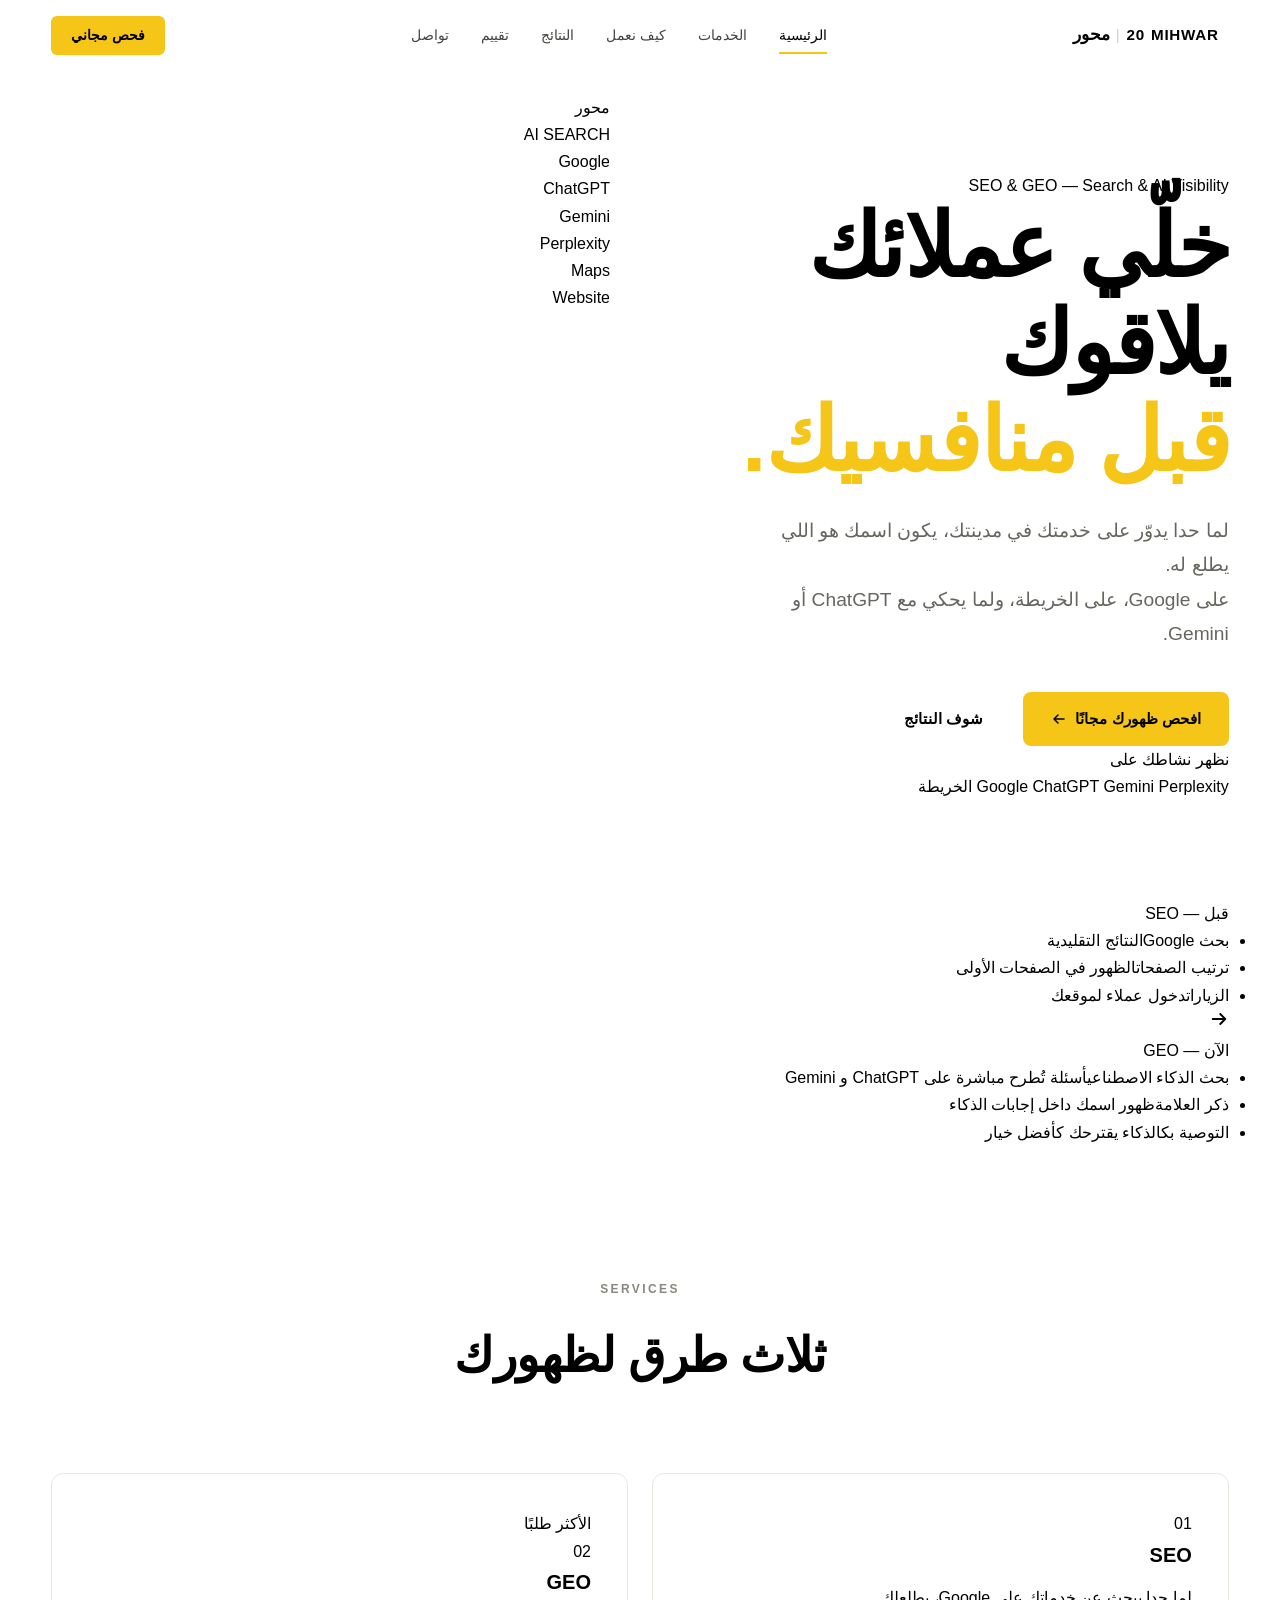
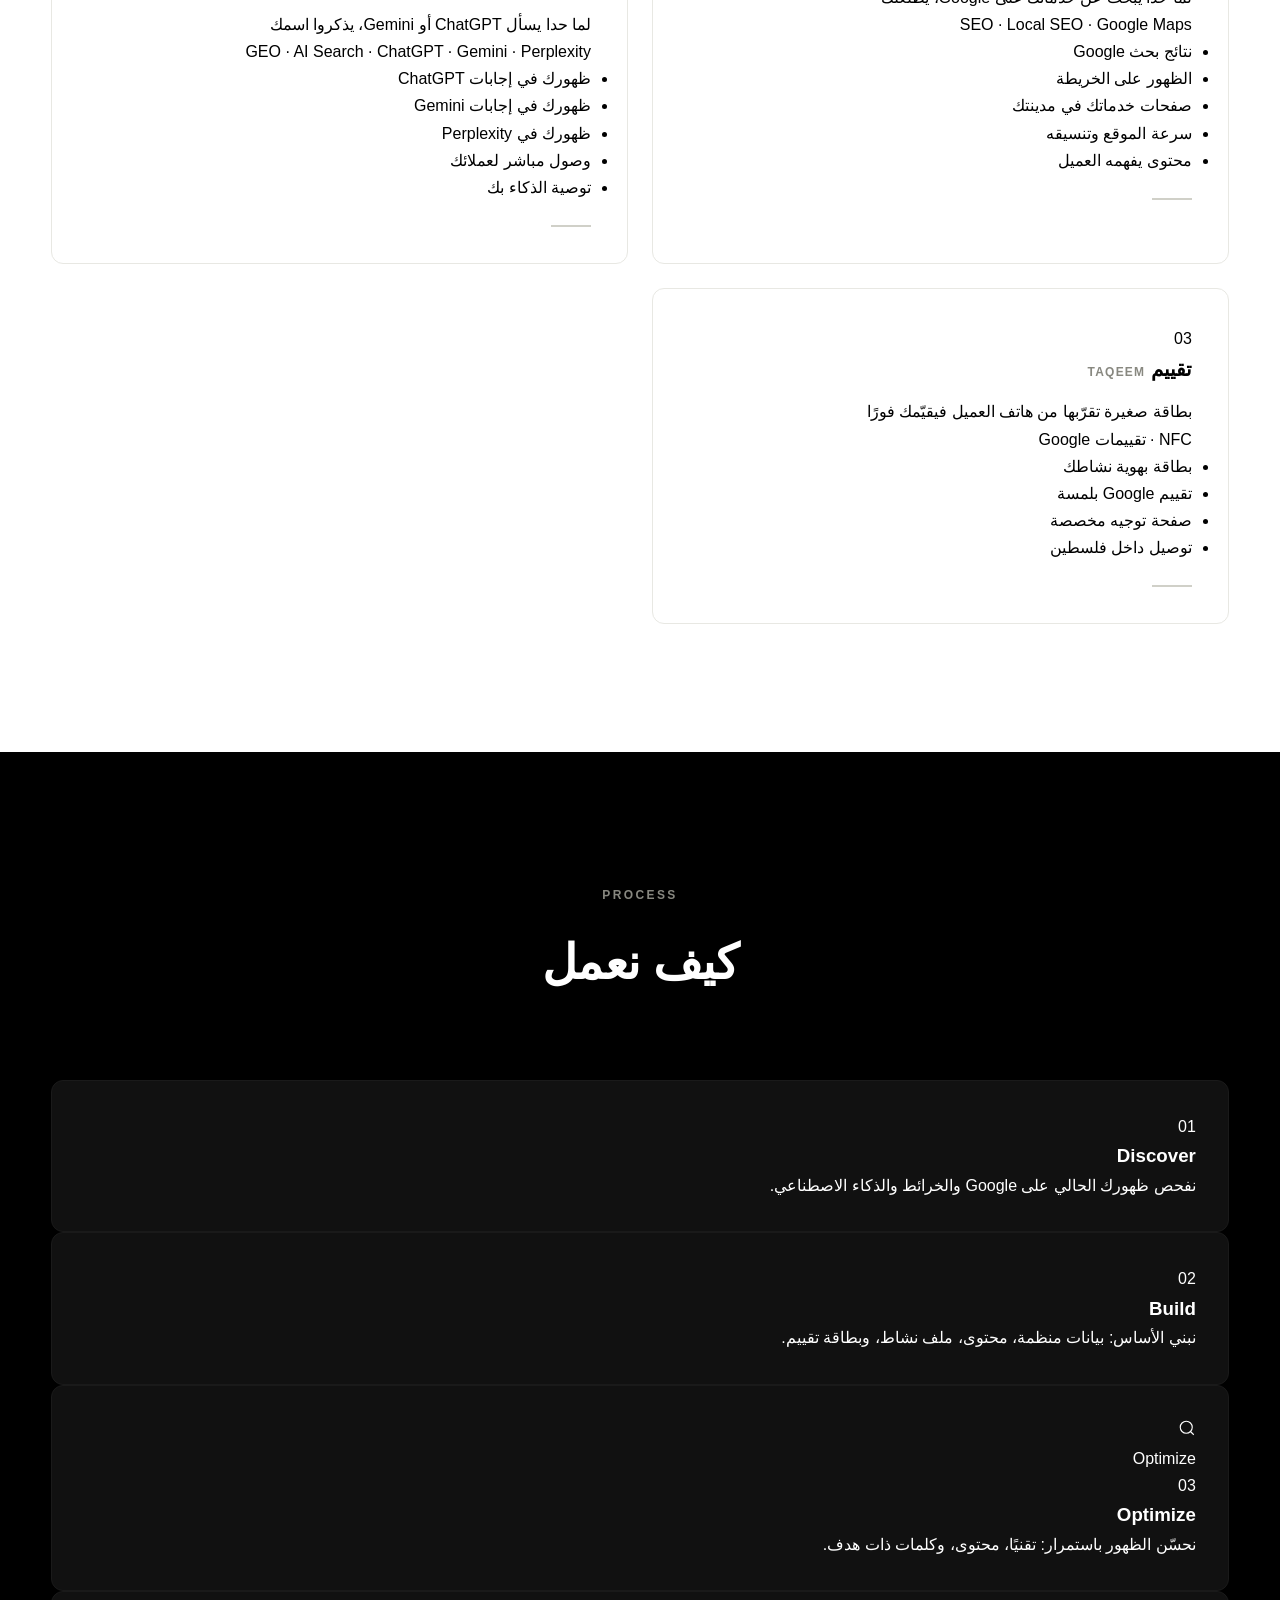
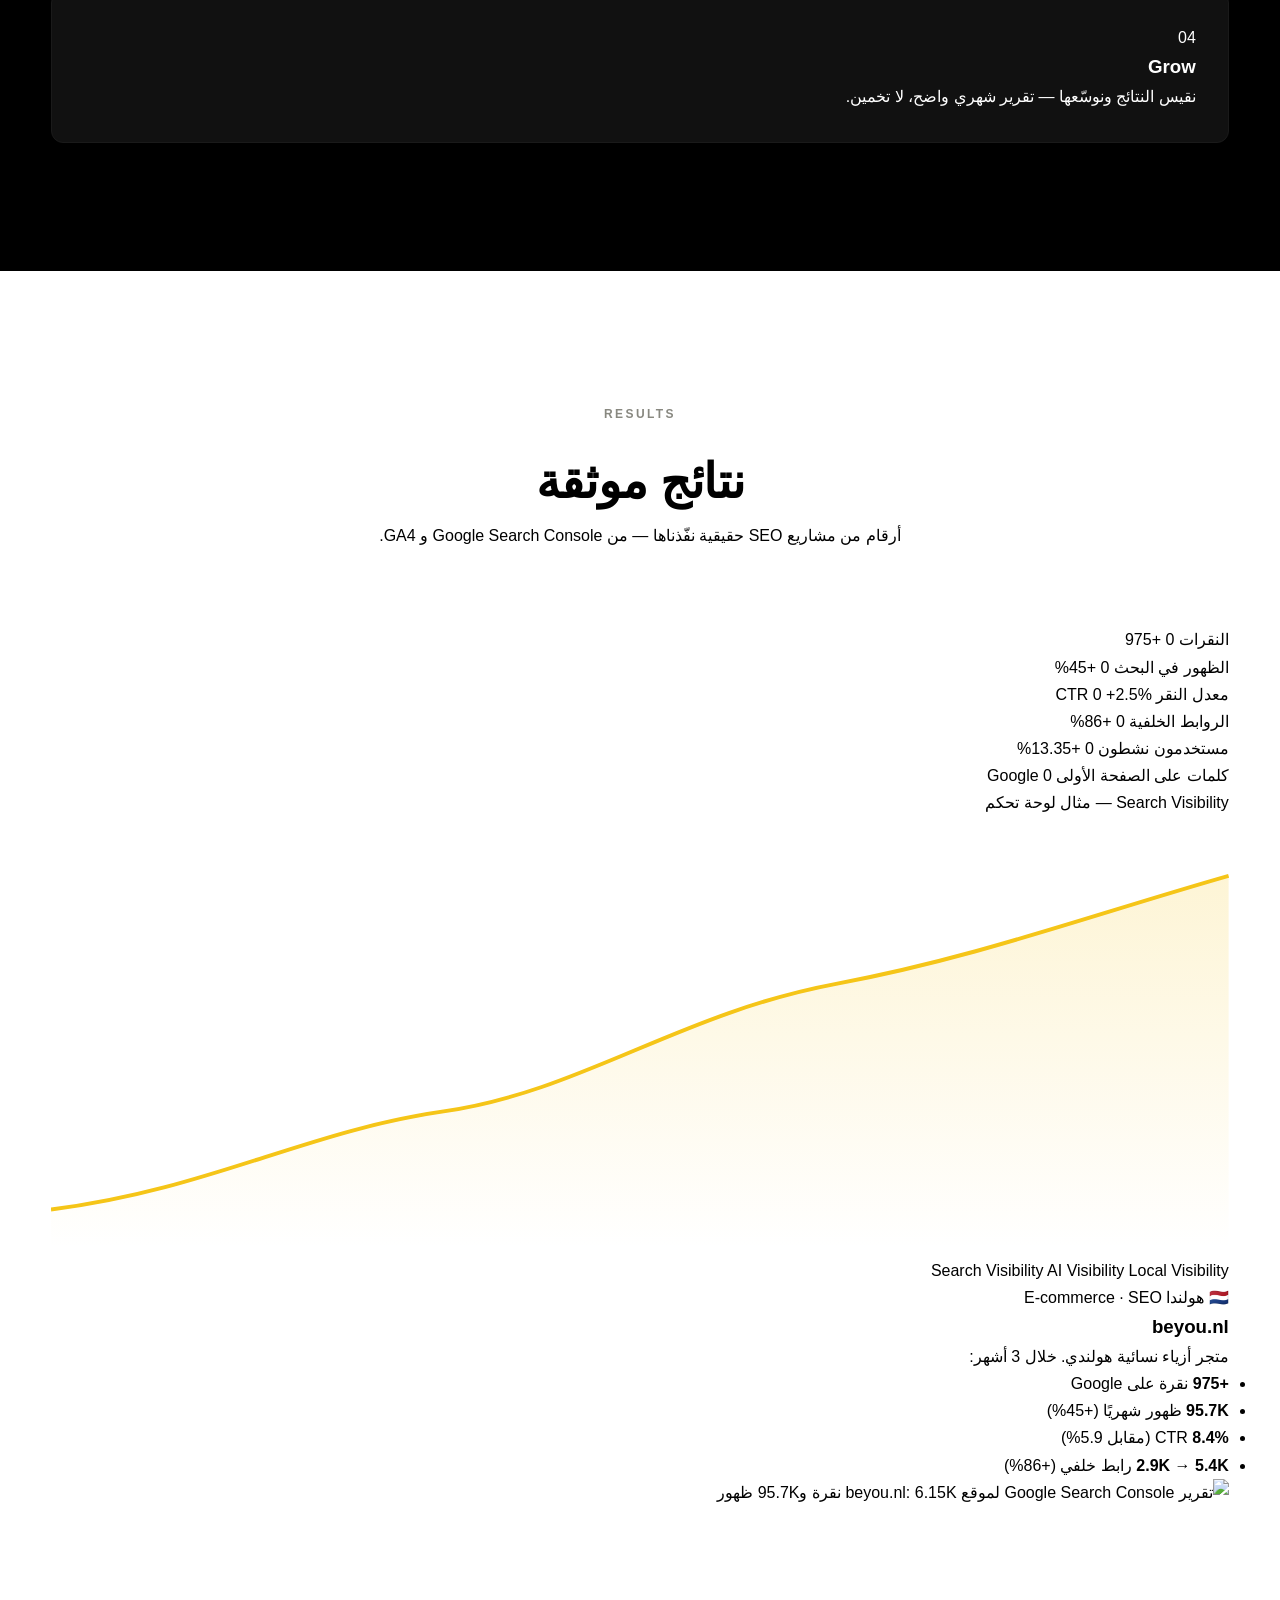
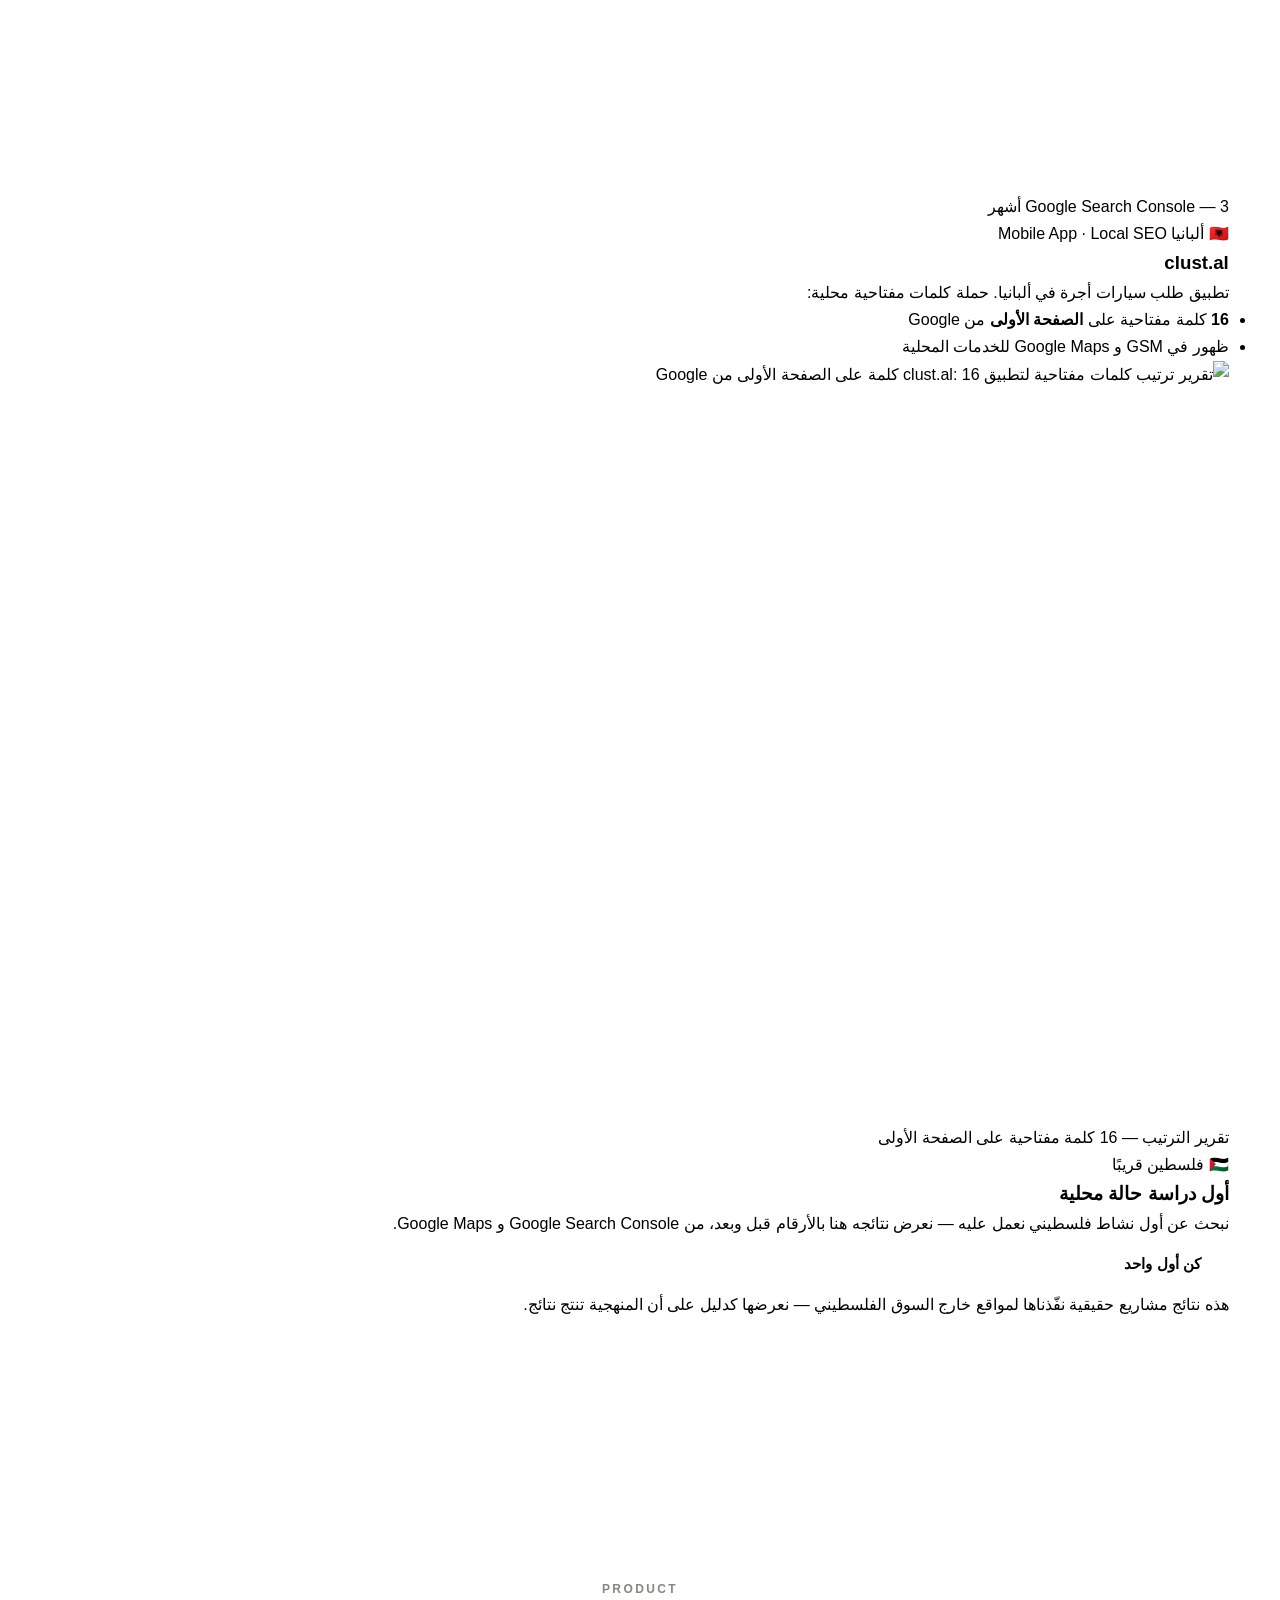
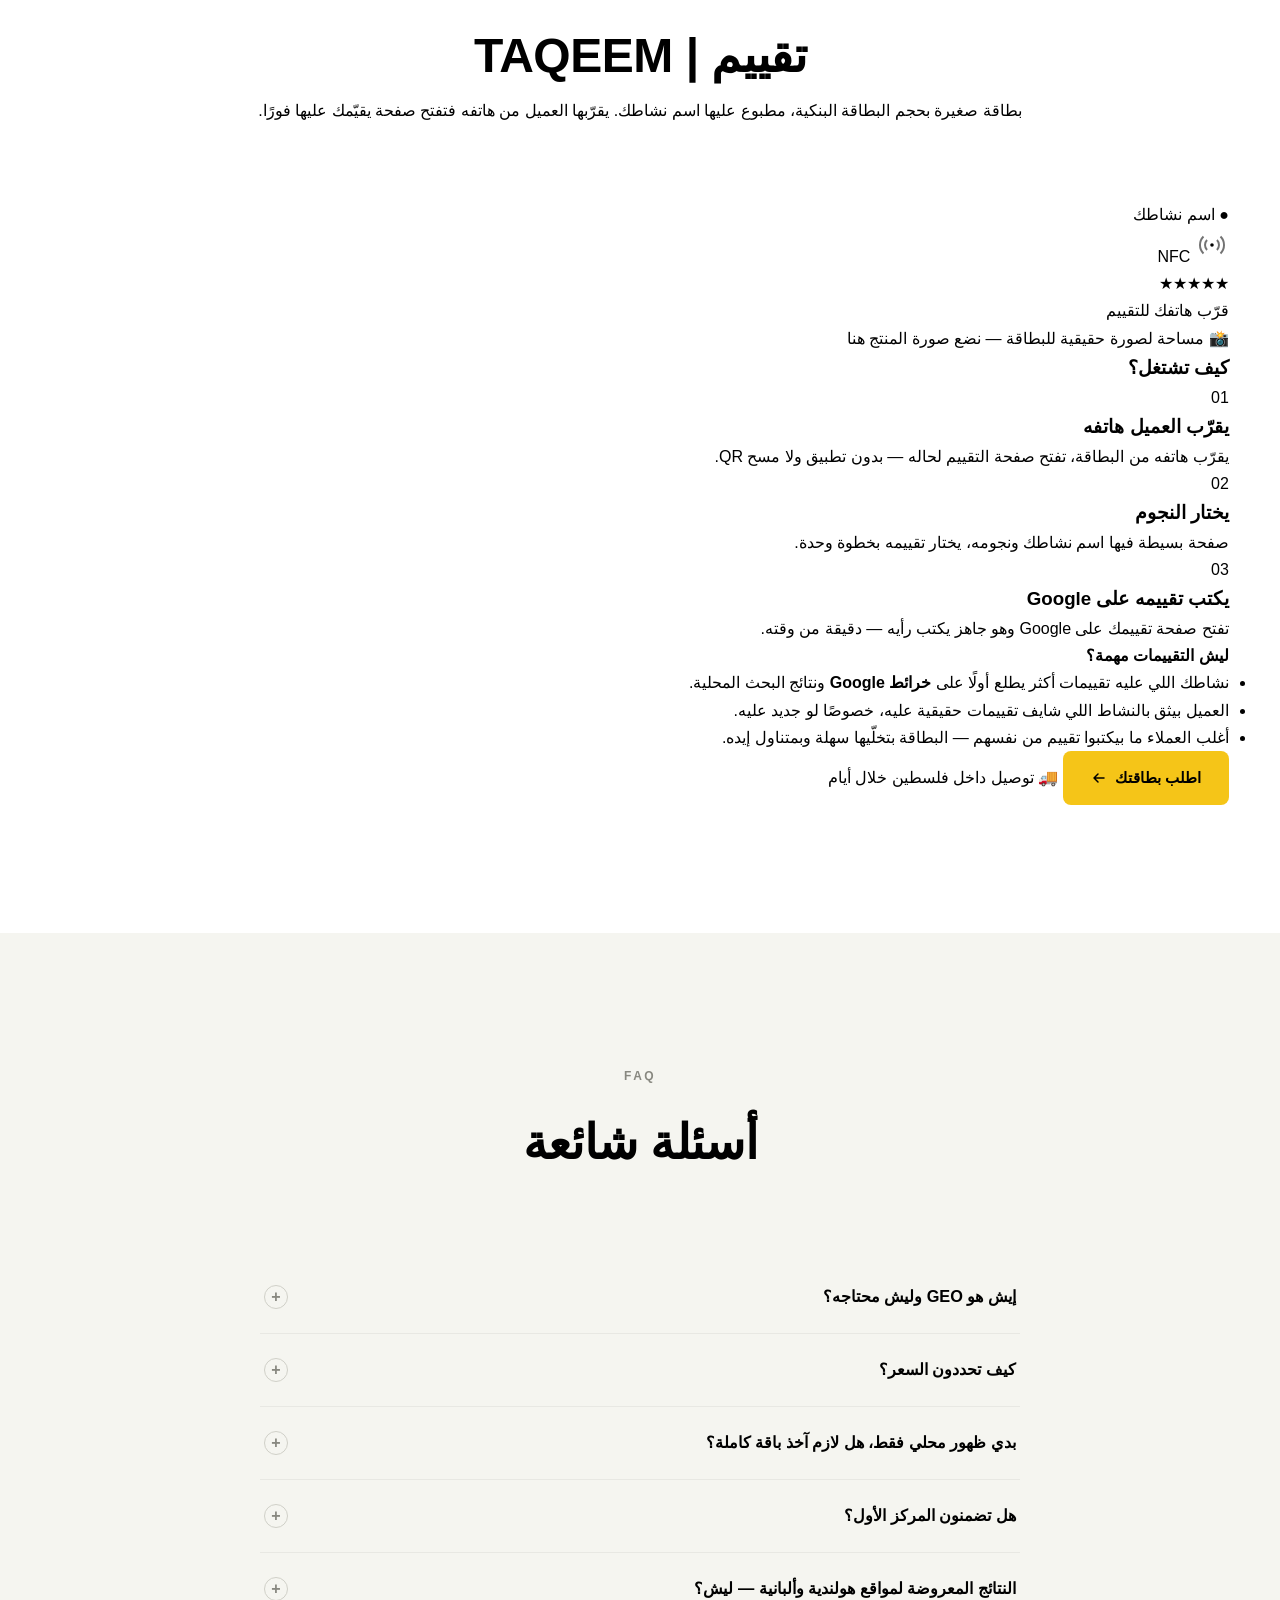
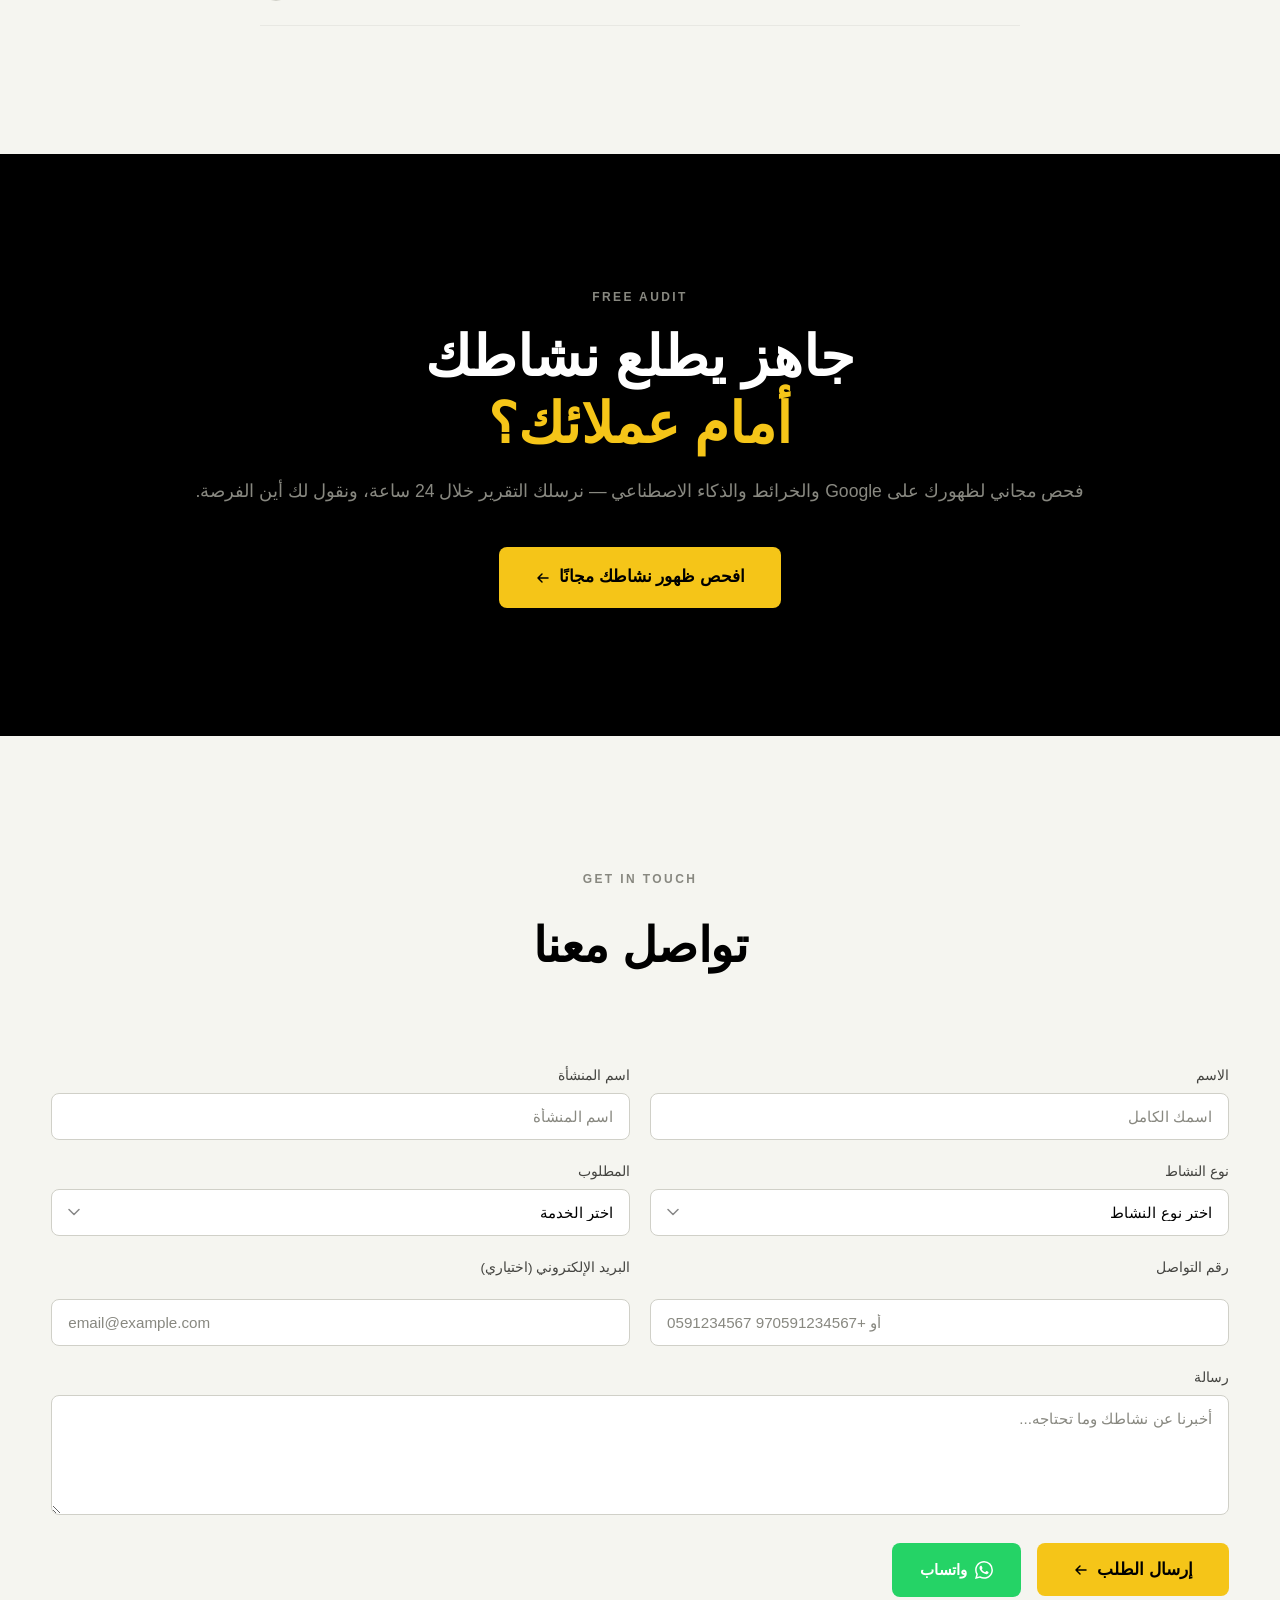
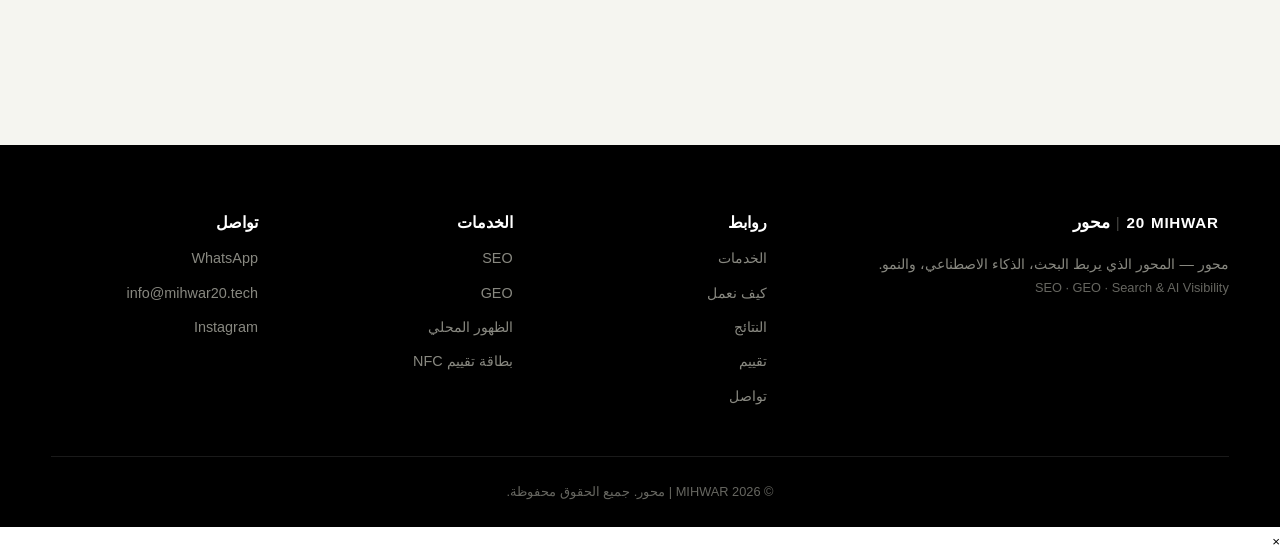
==== commit 640f8480: "Update index.html" ====
--- a/index.html
+++ b/index.html
@@ -3,875 +3,753 @@
 <head>
     <meta charset="UTF-8">
     <meta name="viewport" content="width=device-width, initial-scale=1.0">
-    <title>MIHWAR20 | محور — Digital Solutions Studio</title>
-    <meta name="description" content="محور للحلول الرقمية — تصميم المواقع، الظهور المحلي، إدارة السوشيال ميديا، والتسويق الرقمي. أسعار منشورة بالدولار، بدون عقد سنوي.">
-    <meta name="keywords" content="تصميم مواقع, ظهور محلي, إدارة سوشيال ميديا, تسويق رقمي, أتمتة, حلول رقمية, محور">
-    <meta name="author" content="MIHWAR20 | محور">
+    <title>MIHWAR | محور — SEO و GEO وظهور في الذكاء الاصطناعي في فلسطين</title>
+    <meta name="description" content="تخلي نشاطك يطلع لعملائك قبل منافسيك على Google والخرائط وفي إجابات ChatGPT و Gemini. SEO و GEO وبطاقة تقييم NFC — لخدمات وأطباء ومطاعم في فلسطين.">
+    <meta name="keywords" content="SEO فلسطين, GEO, تحسين محركات البحث فلسطين, ظهور محلي, خرائط Google فلسطين, ChatGPT, Gemini, بطاقة تقييم NFC, تقييمات Google">
+    <meta name="author" content="MIHWAR | محور">
     <meta name="robots" content="index, follow">
-
-    <!-- Open Graph -->
-    <meta property="og:title" content="MIHWAR20 | محور — Digital Solutions Studio">
-    <meta property="og:description" content="مواقع، ظهور محلي، سوشيال ميديا، وأنظمة ذكية تنقل أعمالك إلى الأمام. أسعار منشورة وبدون عقد سنوي.">
+    <meta name="theme-color" content="#0A0A0A">
+
+    <!-- Open Graph (WhatsApp / Facebook preview) -->
+    <meta property="og:title" content="MIHWAR | محور — SEO و GEO في فلسطين">
+    <meta property="og:description" content="تخلي نشاطك يطلع لعملائك قبل منافسيك على Google والخرائط وفي إجابات ChatGPT و Gemini.">
     <meta property="og:type" content="website">
     <meta property="og:locale" content="ar_PS">
     <meta property="og:url" content="https://mihwar20.tech/">
+    <meta property="og:site_name" content="MIHWAR | محور">
+    <meta property="og:image" content="https://mihwar20.tech/og-image.png">
+    <meta property="og:image:width" content="1200">
+    <meta property="og:image:height" content="630">
     <link rel="canonical" href="https://mihwar20.tech/">
-    <meta property="og:site_name" content="MIHWAR20 | محور">
-
-    <!-- Twitter Card -->
+
+    <!-- Twitter -->
     <meta name="twitter:card" content="summary_large_image">
-    <meta name="twitter:title" content="MIHWAR20 | محور — Digital Solutions Studio">
-    <meta name="twitter:description" content="مواقع، ظهور محلي، سوشيال ميديا، وأنظمة ذكية تنقل أعمالك إلى الأمام.">
+    <meta name="twitter:title" content="MIHWAR | محور — SEO و GEO في فلسطين">
+    <meta name="twitter:description" content="تخلي نشاطك يطلع لعملائك قبل منافسيك على Google والخرائط وفي إجابات ChatGPT و Gemini.">
+    <meta name="twitter:image" content="https://mihwar20.tech/og-image.png">
+
+    <!-- Performance: preconnect to font CDN (fonts self-host later for full control) -->
+    <link rel="preconnect" href="https://cdn.jsdelivr.net" crossorigin>
+    <link rel="dns-prefetch" href="https://cdn.jsdelivr.net">
+
+    <!-- Structured Data -->
+    <script type="application/ld+json">
+    {
+      "@context": "https://schema.org",
+      "@type": "ProfessionalService",
+      "name": "MIHWAR | محور",
+      "description": "وكالة SEO و GEO في فلسطين — ظهور في Google والخرائط وفي إجابات ChatGPT و Gemini و Perplexity، وبطاقة تقييم NFC.",
+      "url": "https://mihwar20.tech",
+      "areaServed": "فلسطين",
+      "knowsAbout": ["Search Engine Optimization", "Generative Engine Optimization", "Local SEO", "AI Search Visibility", "Google Maps Optimization"],
+      "offers": {
+        "@type": "Offer",
+        "name": "فحص مجاني لظهور النشاط على Google والخرائط"
+      }
+    }
+    </script>
 
     <!-- Fonts -->
     <link rel="preconnect" href="https://fonts.googleapis.com">
     <link rel="preconnect" href="https://fonts.gstatic.com" crossorigin>
     <link href="https://fonts.googleapis.com/css2?family=IBM+Plex+Sans+Arabic:wght@300;400;500;600;700&family=IBM+Plex+Sans:wght@300;400;500;600;700&display=swap" rel="stylesheet">
 
-    <!-- Styles -->
     <link rel="stylesheet" href="css/style.css">
-
-    <!-- Favicon -->
-    <link rel="icon" type="image/png" sizes="32x32" href="assets/images/mihwar20-favicon-256.png">
-    <link rel="icon" type="image/png" sizes="192x192" href="assets/images/mihwar20-favicon-256.png">
-    <link rel="apple-touch-icon" sizes="180x180" href="assets/images/apple-touch-icon.png">
+    <link rel="icon" type="image/png" href="assets/images/mihwar20-favicon-256.png">
+    <link rel="apple-touch-icon" href="assets/images/apple-touch-icon.png">
 </head>
 <body>
-    <!-- Preloader -->
+
+    <!-- ════ PRELOADER ════ -->
     <div id="preloader" class="preloader">
-        <div class="preloader-inner">
-            <div class="preloader-logo">
-                <span class="preloader-ar">محور</span>
-                <span class="preloader-en">MIHWAR20</span>
-            </div>
-            <div class="preloader-bar">
-                <div class="preloader-bar-fill"></div>
-            </div>
+        <div class="preloader-axis"></div>
+        <div class="preloader-mark">
+            <div class="preloader-mark-ring"></div>
+            <div class="preloader-mark-dot"></div>
         </div>
     </div>
 
-    <!-- Navigation -->
+    <!-- ════ PROGRESS AXIS (scroll) ════ -->
+    <div class="scroll-axis" id="scrollAxis"><span></span></div>
+
+    <!-- ════ NAV ════ -->
+    <header>
     <nav id="navbar" class="navbar">
         <div class="nav-container">
             <a href="#hero" class="nav-logo" aria-label="محور — الرئيسية">
-                <img src="assets/images/mihwar-logo.png" alt="محور" class="logo-img">
-                <span class="logo-text">MIHWAR20<span class="logo-sep">|</span><span class="logo-ar">محور</span></span>
+                <span class="logo-mark" aria-hidden="true">
+                    <span class="logo-mark-dot"></span>
+                </span>
+                <span class="logo-text">MIHWAR <span class="logo-num">20</span><span class="logo-sep">|</span><span class="logo-ar">محور</span></span>
             </a>
 
             <div class="nav-links" id="navLinks">
                 <a href="#hero" class="nav-link active">الرئيسية</a>
-                <a href="#services" class="nav-link">خدماتنا</a>
-                <a href="#pricing" class="nav-link">الأسعار</a>
-                <a href="#portfolio" class="nav-link">أعمالنا</a>
-                <a href="#about" class="nav-link">عن محور</a>
+                <a href="#services" class="nav-link">الخدمات</a>
+                <a href="#process" class="nav-link">كيف نعمل</a>
+                <a href="#results" class="nav-link">النتائج</a>
+                <a href="#taqeem" class="nav-link">تقييم</a>
                 <a href="#contact" class="nav-link">تواصل</a>
             </div>
 
             <div class="nav-actions">
-                <a href="#pricing" class="nav-cta-secondary">الأسعار</a>
-                <a href="#contact" class="nav-cta-primary">ابدأ مشروعك</a>
-                <a href="https://wa.me/972592059611?text=%D9%85%D8%B1%D8%AD%D8%A8%D8%A7%D8%8C%20%D8%A3%D8%B1%D9%8A%D8%AF%20%D8%AD%D8%AC%D8%B2%20%D9%85%D9%83%D8%A7%D9%84%D9%85%D8%A9%20%D8%A7%D8%B3%D8%AA%D8%B4%D8%A7%D8%B1%D9%8A%D8%A9%20%D9%85%D8%B9%D9%83%D9%85" target="_blank" rel="noopener" class="nav-whatsapp" aria-label="تواصل عبر واتساب">
-                    <svg width="20" height="20" viewBox="0 0 24 24" fill="currentColor"><path d="M17.472 14.382c-.297-.149-1.758-.867-2.03-.967-.273-.099-.471-.148-.67.15-.197.297-.767.966-.94 1.164-.173.199-.347.223-.644.075-.297-.15-1.255-.463-2.39-1.475-.883-.788-1.48-1.761-1.653-2.059-.173-.297-.018-.458.13-.606.134-.133.298-.347.446-.52.149-.174.198-.298.298-.497.099-.198.05-.371-.025-.52-.075-.149-.669-1.612-.916-2.207-.242-.579-.487-.5-.669-.51-.173-.008-.371-.01-.57-.01-.198 0-.52.074-.792.372-.272.297-1.04 1.016-1.04 2.479 0 1.462 1.065 2.875 1.213 3.074.149.198 2.096 3.2 5.077 4.487.709.306 1.262.489 1.694.625.712.227 1.36.195 1.871.118.571-.085 1.758-.719 2.006-1.413.248-.694.248-1.289.173-1.413-.074-.124-.272-.198-.57-.347m-5.421 7.403h-.004a9.87 9.87 0 01-5.031-1.378l-.361-.214-3.741.982.998-3.648-.235-.374a9.86 9.86 0 01-1.51-5.26c.001-5.45 4.436-9.884 9.888-9.884 2.64 0 5.122 1.03 6.988 2.898a9.825 9.825 0 012.893 6.994c-.003 5.45-4.437 9.884-9.885 9.884m8.413-18.297A11.815 11.815 0 0012.05 0C5.495 0 .16 5.335.157 11.892c0 2.096.547 4.142 1.588 5.945L.057 24l6.305-1.654a11.882 11.882 0 005.683 1.448h.005c6.554 0 11.89-5.335 11.893-11.893a11.821 11.821 0 00-3.48-8.413z"/></svg>
-                </a>
-            </div>
-
-            <button class="nav-toggle" id="navToggle" aria-label="فتح القائمة">
-                <span></span>
-                <span></span>
-                <span></span>
+                <a href="#contact" class="nav-cta-primary">فحص مجاني</a>
+            </div>
+
+            <button class="nav-toggle" id="navToggle" aria-label="فتح القائمة" aria-expanded="false">
+                <span></span><span></span><span></span>
             </button>
         </div>
     </nav>
 
-    <!-- Mobile Menu -->
+    <!-- MOBILE MENU -->
     <div class="mobile-menu" id="mobileMenu">
         <div class="mobile-menu-inner">
             <div class="mobile-menu-links">
                 <a href="#hero" class="mobile-link">الرئيسية</a>
-                <a href="#services" class="mobile-link">خدماتنا</a>
-                <a href="#pricing" class="mobile-link">الأسعار</a>
-                <a href="#portfolio" class="mobile-link">أعمالنا</a>
-                <a href="#about" class="mobile-link">عن محور</a>
+                <a href="#services" class="mobile-link">الخدمات</a>
+                <a href="#process" class="mobile-link">كيف نعمل</a>
+                <a href="#results" class="mobile-link">النتائج</a>
+                <a href="#taqeem" class="mobile-link">تقييم</a>
                 <a href="#contact" class="mobile-link">تواصل</a>
             </div>
-            <div class="mobile-menu-actions">
-                <a href="#contact" class="mobile-cta-primary">ابدأ مشروعك</a>
-                <a href="#pricing" class="mobile-cta-secondary">شوف الأسعار</a>
-                <a href="https://wa.me/972592059611?text=%D9%85%D8%B1%D8%AD%D8%A8%D8%A7%D8%8C%20%D8%A3%D8%B1%D9%8A%D8%AF%20%D8%AD%D8%AC%D8%B2%20%D9%85%D9%83%D8%A7%D9%84%D9%85%D8%A9%20%D8%A7%D8%B3%D8%AA%D8%B4%D8%A7%D8%B1%D9%8A%D8%A9%20%D9%85%D8%B9%D9%83%D9%85" target="_blank" rel="noopener" class="mobile-whatsapp">
-                    <svg width="20" height="20" viewBox="0 0 24 24" fill="currentColor"><path d="M17.472 14.382c-.297-.149-1.758-.867-2.03-.967-.273-.099-.471-.148-.67.15-.197.297-.767.966-.94 1.164-.173.199-.347.223-.644.075-.297-.15-1.255-.463-2.39-1.475-.883-.788-1.48-1.761-1.653-2.059-.173-.297-.018-.458.13-.606.134-.133.298-.347.446-.52.149-.174.198-.298.298-.497.099-.198.05-.371-.025-.52-.075-.149-.669-1.612-.916-2.207-.242-.579-.487-.5-.669-.51-.173-.008-.371-.01-.57-.01-.198 0-.52.074-.792.372-.272.297-1.04 1.016-1.04 2.479 0 1.462 1.065 2.875 1.213 3.074.149.198 2.096 3.2 5.077 4.487.709.306 1.262.489 1.694.625.712.227 1.36.195 1.871.118.571-.085 1.758-.719 2.006-1.413.248-.694.248-1.289.173-1.413-.074-.124-.272-.198-.57-.347m-5.421 7.403h-.004a9.87 9.87 0 01-5.031-1.378l-.361-.214-3.741.982.998-3.648-.235-.374a9.86 9.86 0 01-1.51-5.26c.001-5.45 4.436-9.884 9.888-9.884 2.64 0 5.122 1.03 6.988 2.898a9.825 9.825 0 012.893 6.994c-.003 5.45-4.437 9.884-9.885 9.884m8.413-18.297A11.815 11.815 0 0012.05 0C5.495 0 .16 5.335.157 11.892c0 2.096.547 4.142 1.588 5.945L.057 24l6.305-1.654a11.882 11.882 0 005.683 1.448h.005c6.554 0 11.89-5.335 11.893-11.893a11.821 11.821 0 00-3.48-8.413z"/></svg>
-                    واتساب
+            <a href="#contact" class="mobile-cta-primary">افحص ظهورك مجانًا</a>
+        </div>
+    </div>
+    </header>
+
+    <main>
+    <!-- ════ HERO ════ -->
+    <section id="hero" class="hero">
+        <div class="hero-bg">
+            <div class="hero-grid"></div>
+        </div>
+
+        <div class="hero-container">
+            <div class="hero-content">
+                <div class="hero-badge reveal">
+                    <span class="hero-badge-dot"></span>
+                    SEO &amp; GEO — Search &amp; AI Visibility
+                </div>
+
+                <h1 class="hero-title reveal" data-delay="100">
+                    خلّي عملائك يلاقوك<br>
+                    <span class="hero-title-accent">قبل منافسيك.</span>
+                </h1>
+
+                <p class="hero-subtitle reveal" data-delay="200">
+                    لما حدا يدوّر على خدمتك في مدينتك، يكون اسمك هو اللي يطلع له.<br>
+                    على Google، على الخريطة، ولما يحكي مع ChatGPT أو Gemini.
+                </p>
+
+                <div class="hero-actions reveal" data-delay="300">
+                    <a href="#contact" class="btn btn-primary magnetic">
+                        <span>افحص ظهورك مجانًا</span>
+                        <svg width="16" height="16" viewBox="0 0 16 16" fill="none"><path d="M13 8H3M7 4l-4 4 4 4" stroke="currentColor" stroke-width="1.5" stroke-linecap="round" stroke-linejoin="round"/></svg>
+                    </a>
+                    <a href="#results" class="btn btn-ghost">شوف النتائج</a>
+                </div>
+
+                <div class="hero-trust reveal" data-delay="400">
+                    <span> نظهر نشاطك على</span>
+                    <div class="hero-trust-logos">
+                        <span class="trust-chip">Google</span>
+                        <span class="trust-chip">ChatGPT</span>
+                        <span class="trust-chip">Gemini</span>
+                        <span class="trust-chip">Perplexity</span>
+                        <span class="trust-chip">الخريطة</span>
+                    </div>
+                </div>
+            </div>
+
+            <!-- AI SEARCH VISUAL -->
+            <div class="hero-visual reveal-scale" data-delay="350">
+                <div class="ai-search">
+                    <!-- central axis -->
+                    <div class="ai-axis"></div>
+                    <!-- MIHWAR center -->
+                    <div class="ai-center">
+                        <div class="ai-center-ring"></div>
+                        <div class="ai-center-ring ai-center-ring-2"></div>
+                        <div class="ai-center-core"><span>محور</span></div>
+                    </div>
+                    <!-- query -->
+                    <div class="ai-query">
+                        <span class="ai-query-label">AI SEARCH</span>
+                        <span class="ai-query-text" id="typingQuery"></span><span class="ai-cursor"></span>
+                    </div>
+                    <!-- nodes -->
+                    <div class="ai-node ai-node-1" data-node="Google"><span>Google</span></div>
+                    <div class="ai-node ai-node-2" data-node="ChatGPT"><span>ChatGPT</span></div>
+                    <div class="ai-node ai-node-3" data-node="Gemini"><span>Gemini</span></div>
+                    <div class="ai-node ai-node-4" data-node="Perplexity"><span>Perplexity</span></div>
+                    <div class="ai-node ai-node-5" data-node="Maps"><span>Maps</span></div>
+                    <div class="ai-node ai-node-6" data-node="Website"><span>Website</span></div>
+                    <!-- connections drawn via SVG -->
+                    <svg class="ai-links" viewBox="0 0 500 500" aria-hidden="true">
+                        <line x1="250" y1="250" x2="250" y2="60" />
+                        <line x1="250" y1="250" x2="430" y2="150" />
+                        <line x1="250" y1="250" x2="430" y2="350" />
+                        <line x1="250" y1="250" x2="250" y2="440" />
+                        <line x1="250" y1="250" x2="70" y2="350" />
+                        <line x1="250" y1="250" x2="70" y2="150" />
+                    </svg>
+                </div>
+            </div>
+        </div>
+
+        <div class="hero-scroll"><span></span></div>
+    </section>
+
+    <!-- ════ SEO → GEO TRANSITION ════ -->
+    <section id="transition" class="transition-section">
+        <div class="container">
+            <div class="transition-grid">
+                <div class="transition-col transition-col-old reveal">
+                    <span class="transition-tag">قبل — SEO</span>
+                    <ul class="transition-list">
+                        <li><span>بحث Google</span><span>النتائج التقليدية</span></li>
+                        <li><span>ترتيب الصفحات</span><span>الظهور في الصفحات الأولى</span></li>
+                        <li><span>الزيارات</span><span>دخول عملاء لموقعك</span></li>
+                    </ul>
+                </div>
+                <div class="transition-arrow" aria-hidden="true">
+                    <div class="transition-arrow-line"></div>
+                    <svg class="transition-arrow-icon" width="20" height="20" viewBox="0 0 16 16" fill="none"><path d="M3 8h10M9 4l4 4-4 4" stroke="currentColor" stroke-width="1.5" stroke-linecap="round" stroke-linejoin="round"/></svg>
+                </div>
+                <div class="transition-col transition-col-new reveal" data-delay="150">
+                    <span class="transition-tag transition-tag-new">الآن — GEO</span>
+                    <ul class="transition-list">
+                        <li><span>بحث الذكاء الاصطناعي</span><span>أسئلة تُطرح مباشرة على ChatGPT و Gemini</span></li>
+                        <li><span>ذكر العلامة</span><span>ظهور اسمك داخل إجابات الذكاء</span></li>
+                        <li><span>التوصية بك</span><span>الذكاء يقترحك كأفضل خيار</span></li>
+                    </ul>
+                </div>
+            </div>
+        </div>
+    </section>
+
+    <!-- ════ SERVICES ════ -->
+    <section id="services" class="section services">
+        <div class="container">
+            <div class="section-header">
+                <span class="section-label reveal">SERVICES</span>
+                <h2 class="section-title reveal" data-delay="100">ثلاث طرق لظهورك</h2>
+            </div>
+
+            <div class="services-grid">
+                <!-- 01 SEO -->
+                <article class="service-card reveal" data-delay="100">
+                    <div class="service-card-glow"></div>
+                    <div class="service-card-num">01</div>
+                    <h3 class="service-card-title">SEO</h3>
+                    <p class="service-card-tagline">لما حدا يبحث عن خدماتك على Google، يطلعلك</p>
+                    <p class="service-card-tech">SEO · Local SEO · Google Maps</p>
+                    <ul class="service-card-list">
+                        <li>نتائج بحث Google</li>
+                        <li>الظهور على الخريطة</li>
+                        <li>صفحات خدماتك في مدينتك</li>
+                        <li>سرعة الموقع وتنسيقه</li>
+                        <li>محتوى يفهمه العميل</li>
+                    </ul>
+                    <div class="service-card-line"></div>
+                </article>
+
+                <!-- 02 GEO -->
+                <article class="service-card service-card-featured reveal" data-delay="200">
+                    <div class="service-card-glow"></div>
+                    <span class="service-card-badge">الأكثر طلبًا</span>
+                    <div class="service-card-num">02</div>
+                    <h3 class="service-card-title">GEO</h3>
+                    <p class="service-card-tagline">لما حدا يسأل ChatGPT أو Gemini، يذكروا اسمك</p>
+                    <p class="service-card-tech">GEO · AI Search · ChatGPT · Gemini · Perplexity</p>
+                    <ul class="service-card-list">
+                        <li>ظهورك في إجابات ChatGPT</li>
+                        <li>ظهورك في إجابات Gemini</li>
+                        <li>ظهورك في Perplexity</li>
+                        <li>وصول مباشر لعملائك</li>
+                        <li>توصية الذكاء بك</li>
+                    </ul>
+                    <div class="service-card-line"></div>
+                </article>
+
+                <!-- 03 تقييم -->
+                <article class="service-card reveal" data-delay="300">
+                    <div class="service-card-glow"></div>
+                    <div class="service-card-num">03</div>
+                    <h3 class="service-card-title">تقييم <span class="service-card-en">TAQEEM</span></h3>
+                    <p class="service-card-tagline">بطاقة صغيرة تقرّبها من هاتف العميل فيقيّمك فورًا</p>
+                    <p class="service-card-tech">NFC · تقييمات Google</p>
+                    <ul class="service-card-list">
+                        <li>بطاقة بهوية نشاطك</li>
+                        <li>تقييم Google بلمسة</li>
+                        <li>صفحة توجيه مخصصة</li>
+                        <li>توصيل داخل فلسطين</li>
+                    </ul>
+                    <div class="service-card-line"></div>
+                </article>
+            </div>
+        </div>
+    </section>
+
+    <!-- ════ PROCESS ════ -->
+    <section id="process" class="section process">
+        <div class="container">
+            <div class="section-header">
+                <span class="section-label reveal">PROCESS</span>
+                <h2 class="section-title reveal" data-delay="100">كيف نعمل</h2>
+            </div>
+
+            <div class="process-axis" aria-hidden="true"><span></span></div>
+
+            <div class="process-grid">
+                <div class="process-step reveal" data-delay="100">
+                    <div class="process-step-dot">01</div>
+                    <h3>Discover</h3>
+                    <p>نفحص ظهورك الحالي على Google والخرائط والذكاء الاصطناعي.</p>
+                </div>
+                <div class="process-step reveal" data-delay="200">
+                    <div class="process-step-dot">02</div>
+                    <h3>Build</h3>
+                    <p>نبني الأساس: بيانات منظمة، محتوى، ملف نشاط، وبطاقة تقييم.</p>
+                </div>
+                <div class="process-step reveal" data-delay="300">
+                    <div class="process-search">
+                        <div class="process-search-icon" aria-hidden="true">
+                            <svg width="18" height="18" viewBox="0 0 24 24" fill="none" stroke="currentColor" stroke-width="1.5"><circle cx="11" cy="11" r="8"/><line x1="21" y1="21" x2="16.65" y2="16.65"/></svg>
+                        </div>
+                        <span class="process-search-label">Optimize</span>
+                    </div>
+                    <div class="process-step-dot">03</div>
+                    <h3>Optimize</h3>
+                    <p>نحسّن الظهور باستمرار: تقنيًا، محتوى، وكلمات ذات هدف.</p>
+                </div>
+                <div class="process-step reveal" data-delay="400">
+                    <div class="process-step-dot">04</div>
+                    <h3>Grow</h3>
+                    <p>نقيس النتائج ونوسّعها — تقرير شهري واضح، لا تخمين.</p>
+                </div>
+            </div>
+        </div>
+    </section>
+
+    <!-- ════ RESULTS / DASHBOARD ════ -->
+    <section id="results" class="section results">
+        <div class="container">
+            <div class="section-header">
+                <span class="section-label reveal">RESULTS</span>
+                <h2 class="section-title reveal" data-delay="100">نتائج موثقة</h2>
+                <p class="section-intro reveal" data-delay="150">أرقام من مشاريع SEO حقيقية نفّذناها — من Google Search Console و GA4.</p>
+            </div>
+
+            <!-- METRICS -->
+            <div class="metrics-grid">
+                <div class="metric-card reveal" data-delay="100">
+                    <span class="metric-label">النقرات</span>
+                    <span class="metric-value counter" data-target="6150">0</span>
+                    <span class="metric-delta metric-up">+975</span>
+                </div>
+                <div class="metric-card reveal" data-delay="150">
+                    <span class="metric-label">الظهور في البحث</span>
+                    <span class="metric-value counter" data-target="95700">0</span>
+                    <span class="metric-delta metric-up">+45%</span>
+                </div>
+                <div class="metric-card reveal" data-delay="200">
+                    <span class="metric-label">معدل النقر CTR</span>
+                    <span class="metric-value counter" data-target="8.4" data-decimals="1">0</span>
+                    <span class="metric-delta metric-up">+2.5%</span>
+                </div>
+                <div class="metric-card reveal" data-delay="250">
+                    <span class="metric-label">الروابط الخلفية</span>
+                    <span class="metric-value counter" data-target="5400">0</span>
+                    <span class="metric-delta metric-up">+86%</span>
+                </div>
+                <div class="metric-card reveal" data-delay="300">
+                    <span class="metric-label">مستخدمون نشطون</span>
+                    <span class="metric-value counter" data-target="4400">0</span>
+                    <span class="metric-delta metric-up">+13.35%</span>
+                </div>
+                <div class="metric-card reveal" data-delay="350">
+                    <span class="metric-label">كلمات على الصفحة الأولى</span>
+                    <span class="metric-value counter" data-target="16">0</span>
+                    <span class="metric-delta metric-up">Google</span>
+                </div>
+            </div>
+
+            <!-- DASHBOARD MOCK -->
+            <div class="dashboard reveal" data-delay="200">
+                <div class="dashboard-head">
+                    <div class="dashboard-dots"><span></span><span></span><span></span></div>
+                    <span class="dashboard-title">Search Visibility — مثال لوحة تحكم</span>
+                </div>
+                <div class="dashboard-body">
+                    <div class="dashboard-chart">
+                        <svg viewBox="0 0 600 220" preserveAspectRatio="none" aria-hidden="true">
+                            <defs>
+                                <linearGradient id="lineFill" x1="0" y1="0" x2="0" y2="1">
+                                    <stop offset="0%" stop-color="rgba(245,197,24,0.18)"/>
+                                    <stop offset="100%" stop-color="rgba(245,197,24,0)"/>
+                                </linearGradient>
+                            </defs>
+                            <path class="chart-area" d="M0,200 C80,190 130,160 200,150 C270,140 320,100 400,85 C470,72 530,50 600,30 L600,220 L0,220 Z" fill="url(#lineFill)"/>
+                            <path class="chart-line" d="M0,200 C80,190 130,160 200,150 C270,140 320,100 400,85 C470,72 530,50 600,30" fill="none" stroke="#F5C518" stroke-width="2"/>
+                        </svg>
+                        <div class="dashboard-baseline"></div>
+                    </div>
+                    <div class="dashboard-legend">
+                        <span><i class="dot dot-yellow"></i> Search Visibility</span>
+                        <span><i class="dot dot-dim"></i> AI Visibility</span>
+                        <span><i class="dot dot-dim2"></i> Local Visibility</span>
+                    </div>
+                </div>
+            </div>
+
+            <!-- CASE STUDY CARDS -->
+            <div class="cases-grid">
+                <article class="case-card reveal" data-delay="100">
+                    <div class="case-card-top">
+                        <span class="case-card-flag">🇳🇱 هولندا</span>
+                        <span class="case-card-type">E-commerce · SEO</span>
+                    </div>
+                    <h3>beyou.nl</h3>
+                    <p>متجر أزياء نسائية هولندي. خلال 3 أشهر:</p>
+                    <ul class="case-card-list">
+                        <li><b>+975</b> نقرة على Google</li>
+                        <li><b>95.7K</b> ظهور شهريًا <span>(+45%)</span></li>
+                        <li><b>8.4%</b> CTR <span>(مقابل 5.9%)</span></li>
+                        <li><b>2.9K → 5.4K</b> رابط خلفي <span>(+86%)</span></li>
+                    </ul>
+                    <div class="case-card-shot">
+                        <img src="assets/images/results/beyou-gsc.jpg"
+                             alt="تقرير Google Search Console لموقع beyou.nl: 6.15K نقرة و95.7K ظهور"
+                             loading="lazy" width="940" height="314">
+                        <span class="case-card-shot-label">Google Search Console — 3 أشهر</span>
+                    </div>
+                </article>
+                <article class="case-card reveal" data-delay="200">
+                    <div class="case-card-top">
+                        <span class="case-card-flag">🇦🇱 ألبانيا</span>
+                        <span class="case-card-type">Mobile App · Local SEO</span>
+                    </div>
+                    <h3>clust.al</h3>
+                    <p>تطبيق طلب سيارات أجرة في ألبانيا. حملة كلمات مفتاحية محلية:</p>
+                    <ul class="case-card-list">
+                        <li><b>16</b> كلمة مفتاحية على <b>الصفحة الأولى</b> من Google</li>
+                        <li>ظهور في GSM و Google Maps للخدمات المحلية</li>
+                    </ul>
+                    <div class="case-card-shot">
+                        <img src="assets/images/results/clust-ranking.jpg"
+                             alt="تقرير ترتيب كلمات مفتاحية لتطبيق clust.al: 16 كلمة على الصفحة الأولى من Google"
+                             loading="lazy" width="970" height="763">
+                        <span class="case-card-shot-label">تقرير الترتيب — 16 كلمة مفتاحية على الصفحة الأولى</span>
+                    </div>
+                </article>
+            </div>
+
+            <!-- UPCOMING PALESTINIAN CASE STUDY -->
+            <div class="case-card case-card-soon reveal" data-delay="150">
+                <div class="case-card-top">
+                    <span class="case-card-flag">🇵🇸 فلسطين</span>
+                    <span class="case-card-type">قريبًا</span>
+                </div>
+                <h3>أول دراسة حالة محلية</h3>
+                <p>نبحث عن أول نشاط فلسطيني نعمل عليه — نعرض نتائجه هنا بالأرقام قبل وبعد، من Google Search Console و Google Maps.</p>
+                <a href="#contact" class="btn btn-ghost btn-sm">كن أول واحد</a>
+            </div>
+
+            <p class="results-note reveal">هذه نتائج مشاريع حقيقية نفّذناها لمواقع خارج السوق الفلسطيني — نعرضها كدليل على أن المنهجية تنتج نتائج.</p>
+        </div>
+    </section>
+
+    <!-- ════ TAQEEM PRODUCT ════ -->
+    <section id="taqeem" class="section taqeem">
+        <div class="container">
+            <div class="section-header">
+                <span class="section-label reveal">PRODUCT</span>
+                <h2 class="section-title reveal" data-delay="100">تقييم <span class="section-title-en">| TAQEEM</span></h2>
+                <p class="section-intro reveal" data-delay="150">بطاقة صغيرة بحجم البطاقة البنكية، مطبوع عليها اسم نشاطك. يقرّبها العميل من هاتفه فتفتح صفحة يقيّمك عليها فورًا.</p>
+            </div>
+
+            <div class="taqeem-grid">
+                <!-- LEFT: visual mockup of the card -->
+                <div class="taqeem-visual reveal">
+                    <div class="taqeem-card-mock">
+                        <div class="tcm-brand">
+                            <span class="tcm-logo">●</span>
+                            <span class="tcm-name">اسم نشاطك</span>
+                        </div>
+                        <div class="tcm-nfc">
+                            <svg width="34" height="34" viewBox="0 0 24 24" fill="none" stroke="currentColor" stroke-width="1.4">
+                                <path d="M12 12 L12 12" stroke-width="2.5" stroke-linecap="round"/>
+                                <path d="M8.5 8.5a5 5 0 000 7M15.5 8.5a5 5 0 010 7M6 6a8.5 8.5 0 000 12M18 6a8.5 8.5 0 010 12" opacity=".55"/>
+                            </svg>
+                            <span>NFC</span>
+                        </div>
+                        <div class="tcm-stars">★★★★★</div>
+                        <div class="tcm-hint">قرّب هاتفك للتقييم</div>
+                    </div>
+                    <p class="taqeem-visual-note">📸 مساحة لصورة حقيقية للبطاقة — نضع صورة المنتج هنا</p>
+                </div>
+
+                <!-- RIGHT: how it works -->
+                <div class="taqeem-body">
+                    <h3 class="taqeem-h3 reveal">كيف تشتغل؟</h3>
+                    <div class="taqeem-flow">
+                        <div class="taqeem-step reveal" data-delay="100">
+                            <div class="taqeem-step-num">01</div>
+                            <h3>يقرّب العميل هاتفه</h3>
+                            <p>يقرّب هاتفه من البطاقة، تفتح صفحة التقييم لحاله — بدون تطبيق ولا مسح QR.</p>
+                        </div>
+                        <div class="taqeem-step reveal" data-delay="200">
+                            <div class="taqeem-step-num">02</div>
+                            <h3>يختار النجوم</h3>
+                            <p>صفحة بسيطة فيها اسم نشاطك ونجومه، يختار تقييمه بخطوة وحدة.</p>
+                        </div>
+                        <div class="taqeem-step reveal" data-delay="300">
+                            <div class="taqeem-step-num">03</div>
+                            <h3>يكتب تقييمه على Google</h3>
+                            <p>تفتح صفحة تقييمك على Google وهو جاهز يكتب رأيه — دقيقة من وقته.</p>
+                        </div>
+                    </div>
+
+                    <div class="taqeem-note reveal">
+                        <strong>ليش التقييمات مهمة؟</strong>
+                        <ul>
+                            <li>نشاطك اللي عليه تقييمات أكثر يطلع أولًا على <b>خرائط Google</b> ونتائج البحث المحلية.</li>
+                            <li>العميل بيثق بالنشاط اللي شايف تقييمات حقيقية عليه، خصوصًا لو جديد عليه.</li>
+                            <li>أغلب العملاء ما بيكتبوا تقييم من نفسهم — البطاقة بتخلّيها سهلة وبمتناول إيده.</li>
+                        </ul>
+                    </div>
+
+                    <div class="taqeem-actions reveal">
+                        <a href="#contact" class="btn btn-primary magnetic">
+                            <span>اطلب بطاقتك</span>
+                            <svg width="16" height="16" viewBox="0 0 16 16" fill="none"><path d="M13 8H3M7 4l-4 4 4 4" stroke="currentColor" stroke-width="1.5" stroke-linecap="round" stroke-linejoin="round"/></svg>
+                        </a>
+                        <span class="taqeem-delivery">🚚 توصيل داخل فلسطين خلال أيام</span>
+                    </div>
+                </div>
+            </div>
+        </div>
+    </section>
+
+    <!-- ════ FAQ ════ -->
+    <section id="faq" class="section faq">
+        <div class="container">
+            <div class="section-header">
+                <span class="section-label reveal">FAQ</span>
+                <h2 class="section-title reveal" data-delay="100">أسئلة شائعة</h2>
+            </div>
+
+            <div class="faq-list">
+                <div class="faq-item">
+                    <button class="faq-question" aria-expanded="false">
+                        <span>إيش هو GEO وليش محتاجه؟</span>
+                        <span class="faq-question-icon">+</span>
+                    </button>
+                    <div class="faq-answer"><div class="faq-answer-inner">
+                        صار جزء من الناس يسأل ChatGPT أو Gemini مباشرة: «أفضل [خدمة] في [مدينتي]؟» — والذكاء الاصطناعي يجاوبه بأسماء. GEO يعني تجهيز بياناتك ومحتواك ليفهمك هذه النماذج وتقترحك في إجاباتها. اللي يظهر هناك الآن، يكسب العملاء قبل غيره.
+                    </div></div>
+                </div>
+
+                <div class="faq-item">
+                    <button class="faq-question" aria-expanded="false">
+                        <span>كيف تحددون السعر؟</span>
+                        <span class="faq-question-icon">+</span>
+                    </button>
+                    <div class="faq-answer"><div class="faq-answer-inner">
+                        كل نشاط له وضعه: حجمه، موقعه، حجم المنافسة حوله، وأين يوجد عملاؤه. نحدد السعر بعد <b>فحص مجاني خلال 24 ساعة</b> — نرسلك عرضًا واضحًا مكتوبًا، بدون التزام وبدون جلسة بيع مطولة.
+                    </div></div>
+                </div>
+
+                <div class="faq-item">
+                    <button class="faq-question" aria-expanded="false">
+                        <span>بدي ظهور محلي فقط، هل لازم آخذ باقة كاملة؟</span>
+                        <span class="faq-question-icon">+</span>
+                    </button>
+                    <div class="faq-answer"><div class="faq-answer-inner">
+                        إطلاقًا. اختر ما تحتاجه الآن — SEO، GEO، أو بطاقة تقييم فقط. ووسّع لاحقًا لما تشوف أثره.
+                    </div></div>
+                </div>
+
+                <div class="faq-item">
+                    <button class="faq-question" aria-expanded="false">
+                        <span>هل تضمنون المركز الأول؟</span>
+                        <span class="faq-question-icon">+</span>
+                    </button>
+                    <div class="faq-answer"><div class="faq-answer-inner">
+                        لا — وأي وكالة تعدك بالمركز الأول لا تصدقها. ما نضمنه عمل حقيقي قابل للقياس: تحسين تقني، محتوى، وبيانات منظمة، وتقرير شهري ترى فيه تقدمك.
+                    </div></div>
+                </div>
+
+                <div class="faq-item">
+                    <button class="faq-question" aria-expanded="false">
+                        <span>النتائج المعروضة لمواقع هولندية وألبانية — ليش؟</span>
+                        <span class="faq-question-icon">+</span>
+                    </button>
+                    <div class="faq-answer"><div class="faq-answer-inner">
+                        هذه مشاريع حقيقية نفّذناها قبل التركيز على السوق الفلسطيني. نعرضها كدليل على أن المنهجية تنتج نتائج — وجاهزون لأول مشروع فلسطيني نضيفه هنا بأرقامه.
+                    </div></div>
+                </div>
+            </div>
+        </div>
+    </section>
+
+    <!-- ════ CTA ════ -->
+    <section class="section cta-section">
+        <div class="cta-bg">
+            <div class="cta-axis"></div>
+            <div class="cta-glow"></div>
+        </div>
+        <div class="container">
+            <div class="cta-content reveal">
+                <span class="section-label section-label-light">FREE AUDIT</span>
+                <h2 class="cta-title">جاهز يطلع نشاطك<br><span class="cta-title-accent">أمام عملائك؟</span></h2>
+                <p class="cta-subtitle">فحص مجاني لظهورك على Google والخرائط والذكاء الاصطناعي — نرسلك التقرير خلال 24 ساعة، ونقول لك أين الفرصة.</p>
+                <a href="#contact" class="btn btn-primary btn-large magnetic">
+                    <span>افحص ظهور نشاطك مجانًا</span>
+                    <svg width="16" height="16" viewBox="0 0 16 16" fill="none"><path d="M13 8H3M7 4l-4 4 4 4" stroke="currentColor" stroke-width="1.5" stroke-linecap="round" stroke-linejoin="round"/></svg>
                 </a>
             </div>
         </div>
-    </div>
-
-    <main>
-        <!-- Hero Section -->
-        <section id="hero" class="hero">
-            <div class="hero-bg">
-                <div class="hero-grid-lines"></div>
-                <div class="hero-glow"></div>
-            </div>
-            <div class="hero-container">
-                <div class="hero-content">
-                    <div class="hero-label reveal-up">
-                        <span class="hero-label-dot"></span>
-                        Digital Solutions Studio
-                    </div>
-                    <h1 class="hero-title reveal-up" style="transition-delay: 0.1s">
-                        محور<br>
-                        <span class="hero-title-accent">الحلول الرقمية</span>
-                    </h1>
-                    <p class="hero-subtitle reveal-up" style="transition-delay: 0.2s">
-                        موقع يجلب عملاء، ظهور على خرائط Google،<br>
-                        وسوشيال ميديا يدير نفسه — أرقام واضحة، بدون عقد سنوي.
-                    </p>
-                    <div class="hero-actions reveal-up" style="transition-delay: 0.3s">
-                        <a href="#contact" class="btn btn-primary">
-                            <span>ابدأ مشروعك</span>
-                            <svg width="16" height="16" viewBox="0 0 16 16" fill="none"><path d="M3 8h10M9 4l4 4-4 4" stroke="currentColor" stroke-width="1.5" stroke-linecap="round" stroke-linejoin="round"/></svg>
-                        </a>
-                        <a href="#pricing" class="btn btn-outline">
-                            <span>شوف الأسعار</span>
-                        </a>
-                        <a href="https://wa.me/972592059611?text=%D9%85%D8%B1%D8%AD%D8%A8%D8%A7%D8%8C%20%D8%A3%D8%B1%D9%8A%D8%AF%20%D8%AD%D8%AC%D8%B2%20%D9%85%D9%83%D8%A7%D9%84%D9%85%D8%A9%20%D8%A7%D8%B3%D8%AA%D8%B4%D8%A7%D8%B1%D9%8A%D8%A9%20%D9%85%D8%B9%D9%83%D9%85" target="_blank" rel="noopener" class="btn btn-whatsapp" aria-label="تواصل عبر واتساب">
-                            <svg width="18" height="18" viewBox="0 0 24 24" fill="currentColor"><path d="M17.472 14.382c-.297-.149-1.758-.867-2.03-.967-.273-.099-.471-.148-.67.15-.197.297-.767.966-.94 1.164-.173.199-.347.223-.644.075-.297-.15-1.255-.463-2.39-1.475-.883-.788-1.48-1.761-1.653-2.059-.173-.297-.018-.458.13-.606.134-.133.298-.347.446-.52.149-.174.198-.298.298-.497.099-.198.05-.371-.025-.52-.075-.149-.669-1.612-.916-2.207-.242-.579-.487-.5-.669-.51-.173-.008-.371-.01-.57-.01-.198 0-.52.074-.792.372-.272.297-1.04 1.016-1.04 2.479 0 1.462 1.065 2.875 1.213 3.074.149.198 2.096 3.2 5.077 4.487.709.306 1.262.489 1.694.625.712.227 1.36.195 1.871.118.571-.085 1.758-.719 2.006-1.413.248-.694.248-1.289.173-1.413-.074-.124-.272-.198-.57-.347m-5.421 7.403h-.004a9.87 9.87 0 01-5.031-1.378l-.361-.214-3.741.982.998-3.648-.235-.374a9.86 9.86 0 01-1.51-5.26c.001-5.45 4.436-9.884 9.888-9.884 2.64 0 5.122 1.03 6.988 2.898a9.825 9.825 0 012.893 6.994c-.003 5.45-4.437 9.884-9.885 9.884m8.413-18.297A11.815 11.815 0 0012.05 0C5.495 0 .16 5.335.157 11.892c0 2.096.547 4.142 1.588 5.945L.057 24l6.305-1.654a11.882 11.882 0 005.683 1.448h.005c6.554 0 11.89-5.335 11.893-11.893a11.821 11.821 0 00-3.48-8.413z"/></svg>
-                            <span>WhatsApp</span>
-                        </a>
-                    </div>
-                </div>
-                <div class="hero-visual reveal-scale">
-                    <div class="hero-visual-frame">
-                        <div class="hero-visual-grid">
-                            <div class="hero-visual-item hero-visual-item-1">
-                                <div class="visual-placeholder">
-                                    <span class="visual-placeholder-label">Web Design</span>
-                                    <span class="visual-placeholder-icon">01</span>
-                                </div>
-                            </div>
-                            <div class="hero-visual-item hero-visual-item-2">
-                                <div class="visual-placeholder visual-placeholder-dark">
-                                    <span class="visual-placeholder-label">Local SEO</span>
-                                    <span class="visual-placeholder-icon">02</span>
-                                </div>
-                            </div>
-                            <div class="hero-visual-item hero-visual-item-3">
-                                <div class="visual-placeholder">
-                                    <span class="visual-placeholder-label">Social Media</span>
-                                    <span class="visual-placeholder-icon">03</span>
-                                </div>
-                            </div>
-                        </div>
-                    </div>
-                </div>
-            </div>
-            <div class="hero-scroll reveal-up" style="transition-delay: 0.5s">
-                <div class="hero-scroll-line"></div>
-            </div>
-        </section>
-
-        <!-- Services Section -->
-        <section id="services" class="section services">
-            <div class="container">
-                <div class="section-header">
-                    <span class="section-label reveal-up">OUR SERVICES</span>
-                    <h2 class="section-title reveal-up" style="transition-delay: 0.1s">خدماتنا</h2>
-                </div>
-
-                <div class="services-grid">
-                    <!-- Service 01 -->
-                    <div class="service-card reveal-up" style="transition-delay: 0.1s">
-                        <div class="service-card-number">01</div>
-                        <div class="service-card-content">
-                            <div class="service-card-icon">
-                                <svg width="32" height="32" viewBox="0 0 24 24" fill="none" stroke="currentColor" stroke-width="1.5" stroke-linecap="round" stroke-linejoin="round"><rect x="2" y="3" width="20" height="14" rx="2"/><line x1="8" y1="21" x2="16" y2="21"/><line x1="12" y1="17" x2="12" y2="21"/></svg>
-                            </div>
-                            <div class="service-card-en">Website Design</div>
-                            <h3 class="service-card-title">تصميم وتطوير المواقع</h3>
-                            <p class="service-card-desc">موقع مصمم حول هدف واحد: تحويل الزائر إلى عميل. سريع، متجاوب، وجاهز خلال 7 أيام.</p>
-                            <div class="service-card-line"></div>
-                        </div>
-                    </div>
-
-                    <!-- Service 02 -->
-                    <div class="service-card reveal-up" style="transition-delay: 0.2s">
-                        <div class="service-card-number">02</div>
-                        <div class="service-card-content">
-                            <div class="service-card-icon">
-                                <svg width="32" height="32" viewBox="0 0 24 24" fill="none" stroke="currentColor" stroke-width="1.5" stroke-linecap="round" stroke-linejoin="round"><path d="M21 10c0 7-9 13-9 13s-9-6-9-13a9 9 0 0118 0z"/><circle cx="12" cy="10" r="3"/></svg>
-                            </div>
-                            <div class="service-card-en">Local SEO</div>
-                            <h3 class="service-card-title">الظهور المحلي على الخرائط</h3>
-                            <p class="service-card-desc">تظهر منشأتك أولًا في بحث Google وخرائطها حين يبحث عميلك عنك — مع تقرير شهري بالنتائج.</p>
-                            <div class="service-card-line"></div>
-                        </div>
-                    </div>
-
-                    <!-- Service 03 -->
-                    <div class="service-card reveal-up" style="transition-delay: 0.3s">
-                        <div class="service-card-number">03</div>
-                        <div class="service-card-content">
-                            <div class="service-card-icon">
-                                <svg width="32" height="32" viewBox="0 0 24 24" fill="none" stroke="currentColor" stroke-width="1.5" stroke-linecap="round" stroke-linejoin="round"><circle cx="12" cy="12" r="10"/><circle cx="12" cy="12" r="4"/><line x1="12" y1="2" x2="12" y2="4"/><line x1="12" y1="20" x2="12" y2="22"/><line x1="2" y1="12" x2="4" y2="12"/><line x1="20" y1="12" x2="22" y2="12"/></svg>
-                            </div>
-                            <div class="service-card-en">Social Media Management</div>
-                            <h3 class="service-card-title">إدارة السوشيال ميديا</h3>
-                            <p class="service-card-desc">محتوى عربي شهري، ريلز، وردود على تعليقاتات عملائك — باقة واضحة بسعر منشور، وبدون عقد سنوي.</p>
-                            <div class="service-card-line"></div>
-                        </div>
-                    </div>
-
-                    <!-- Service 04 -->
-                    <div class="service-card reveal-up" style="transition-delay: 0.4s">
-                        <div class="service-card-number">04</div>
-                        <div class="service-card-content">
-                            <div class="service-card-icon">
-                                <svg width="32" height="32" viewBox="0 0 24 24" fill="none" stroke="currentColor" stroke-width="1.5" stroke-linecap="round" stroke-linejoin="round"><path d="M22 12h-4l-3 9L9 3l-3 9H2"/></svg>
-                            </div>
-                            <div class="service-card-en">Digital Marketing &amp; AI</div>
-                            <h3 class="service-card-title">التسويق الرقمي والأتمتة</h3>
-                            <p class="service-card-desc">حملات موجهة، ردود آلية على واتساب، وأنظمة تتبع كل عميل — تُبنى بعد أن نثبت قيمتها لك.</p>
-                            <div class="service-card-line"></div>
-                        </div>
-                    </div>
-                </div>
-            </div>
-        </section>
-
-        <!-- Pricing Section -->
-        <section id="pricing" class="section pricing">
-            <div class="container">
-                <div class="section-header">
-                    <span class="section-label reveal-up">PRICING</span>
-                    <h2 class="section-title reveal-up" style="transition-delay: 0.1s">أسعار واضحة</h2>
-                    <p class="pricing-intro reveal-up" style="transition-delay: 0.15s">
-                        كل خدمة لها سعرها المنشور بالدولار — اختر ما تحتاجه الآن، ووسّع لاحقًا لما تشوف أثره.
-                    </p>
-                </div>
-
-                <!-- Group 1: Monthly Social Media -->
-                <div class="pricing-group-label reveal-up">
-                    <span class="pricing-group-en">MONTHLY</span>
-                    <h3>إدارة السوشيال ميديا — باقات شهرية</h3>
-                </div>
-
-                <div class="pricing-grid">
-                    <!-- Package 1 -->
-                    <div class="pricing-card reveal-up" style="transition-delay: 0.15s">
-                        <div class="pricing-card-en">STARTER</div>
-                        <h3 class="pricing-card-title">بداية</h3>
-                        <div class="pricing-amount">
-                            <span class="pricing-number">$149</span>
-                            <span>دولار / شهر</span>
-                        </div>
-                        <p class="pricing-per-post">12$ لكل منشور · منصة واحدة</p>
-                        <ul class="pricing-features">
-                            <li>12 منشورًا شهريًا</li>
-                            <li>تصميم وتنسيق كامل</li>
-                            <li>تقرير أداء شهري</li>
-                            <li>بدون عقد سنوي — أوقف متى ما شئت</li>
-                        </ul>
-                        <a href="#contact" class="btn btn-outline">
-                            <span>ابدأ ببداية</span>
-                        </a>
-                    </div><div class="pricing-card pricing-card-featured reveal-up" style="transition-delay: 0.2s">
-                        <span class="pricing-badge">الأكثر طلبًا</span>
-                        <div class="pricing-card-en">GROWTH</div>
-                        <h3 class="pricing-card-title">نمو</h3>
-                        <div class="pricing-amount">
-                            <span class="pricing-number">$249</span>
-                            <span>دولار / شهر</span>
-                        </div>
-                        <p class="pricing-per-post">12$ لكل منشور · منصتان</p>
-                        <ul class="pricing-features">
-                            <li>16 منشورًا + 4 ريلز شهريًا</li>
-                            <li>ردود على تعليقات العملاء</li>
-                            <li>تقرير أداء شهري</li>
-                            <li>بدون عقد سنوي — أوقف متى ما شئت</li>
-                        </ul>
-                        <a href="#contact" class="btn btn-primary">
-                            <span>اختر نمو</span>
-                        </a>
-                    </div><div class="pricing-card reveal-up" style="transition-delay: 0.25s">
-                        <div class="pricing-card-en">BUSINESS</div>
-                        <h3 class="pricing-card-title">أعمال</h3>
-                        <div class="pricing-amount">
-                            <span class="pricing-number">$399</span>
-                            <span>دولار / شهر</span>
-                        </div>
-                        <p class="pricing-per-post">12$ لكل منشور · 3 منصات</p>
-                        <ul class="pricing-features">
-                            <li>24 منشورًا + 8 ريلز شهريًا</li>
-                            <li>إدارة الرسائل وردودها</li>
-                            <li>تقرير أداء شهري</li>
-                            <li>بدون عقد سنوي — أوقف متى ما شئت</li>
-                        </ul>
-                        <a href="#contact" class="btn btn-outline">
-                            <span>ابدأ بأعمال</span>
-                        </a>
-                    </div><div class="pricing-card reveal-up" style="transition-delay: 0.15s">
-                        <div class="pricing-card-en">WEBSITE</div>
-                        <h3 class="pricing-card-title">تصميم وتطوير موقع</h3>
-                        <div class="pricing-amount">
-                            <span class="pricing-number">$499</span>
-                            <span>دولار · لمرة واحدة</span>
-                        </div>
-                        <p class="pricing-per-post">يبدأ من 499$ — حسب عدد الصفحات</p>
-                        <ul class="pricing-features">
-                            <li>موقع سريع ومتجاوب 100%</li>
-                            <li>جاهز خلال 7 أيام</li>
-                            <li>تحسين أساسي لمحركات البحث</li>
-                            <li>دعم فني بعد الإطلاق</li>
-                        </ul>
-                        <a href="#contact" class="btn btn-outline">
-                            <span>اطلب موقعك</span>
-                        </a>
-                    </div><div class="pricing-card reveal-up" style="transition-delay: 0.2s">
-                        <div class="pricing-card-en">LOCAL SEO</div>
-                        <h3 class="pricing-card-title">الظهور المحلي على الخرائط</h3>
-                        <div class="pricing-amount">
-                            <span class="pricing-number">$99</span>
-                            <span>دولار / شهر</span>
-                        </div>
-                        <p class="pricing-per-post">يبدأ من 99$ — منطقة واحدة</p>
-                        <ul class="pricing-features">
-                            <li>تهيئة ملف Google Business</li>
-                            <li>تحسين الظهور في الخرائط</li>
-                            <li>إدارة التقييمات والمراجعات</li>
-                            <li>تقرير ظهور شهري</li>
-                        </ul>
-                        <a href="#contact" class="btn btn-outline">
-                            <span>ابدأ بالظهور المحلي</span>
-                        </a>
-                    </div><div class="pricing-card reveal-up" style="transition-delay: 0.25s">
-                        <div class="pricing-card-en">AUTOMATION</div>
-                        <h3 class="pricing-card-title">الأتمتة والذكاء الاصطناعي</h3>
-                        <div class="pricing-amount">
-                            <span class="pricing-number">$149</span>
-                            <span>دولار · إعداد لمرة واحدة</span>
-                        </div>
-                        <p class="pricing-per-post">يبدأ من 149$ — حسب عدد الأنظمة</p>
-                        <ul class="pricing-features">
-                            <li>ردود آلية على واتساب</li>
-                            <li>ربط النماذج بنظامك</li>
-                            <li>متابعة آلية لكل عميل</li>
-                            <li>تسليم خلال أيام</li>
-                        </ul>
-                        <a href="#contact" class="btn btn-outline">
-                            <span>اطلب الأتمتة</span>
-                        </a>
-                    </div>
-                </div>
-
-                <p class="pricing-note reveal-up">
-                    جميع الأسعار بالدولار الأمريكي (USD). مواقع، ظهور محلي، سوشيال ميديا، وأتمتة — لكل خدمة سعرها الخاص، لا باقة متكاملة تدفع فيها ما لا تستخدمه.<br>
-                    ميزانية الإعلانات الممولة (إن وجدت) غير مشمولة — تُدفع مباشرة للمنصة وأنت تتحكم بها بالكامل.
-                </p>
-            </div>
-        </section>
-
-        <!-- Social Proof Strip -->
-        <section class="section social-proof">
-            <div class="container">
-                <div class="section-header">
-                    <span class="section-label reveal-up">VALUE</span>
-                    <h2 class="section-title reveal-up" style="transition-delay: 0.1s">أرقام تتكلم</h2>
-                </div>
-
-                <div class="social-proof-grid">
-                    <div class="social-proof-item reveal-up" style="transition-delay: 0.1s">
-                        <div class="social-proof-number"><em>&lt;</em> $150</div>
-                        <p class="social-proof-label">دولار شهريًا لحضورك الرقمي — أقل من ثلث راتب موظف محتوى واحد</p>
-                    </div>
-                    <div class="social-proof-item reveal-up" style="transition-delay: 0.2s">
-                        <div class="social-proof-number">×2</div>
-                        <p class="social-proof-label">عدد المنشورات مقارنة بالوكالات بنفس السعر (16 بدل 8 مقابل $249)</p>
-                    </div>
-                    <div class="social-proof-item reveal-up" style="transition-delay: 0.3s">
-                        <div class="social-proof-number">0</div>
-                        <p class="social-proof-label">عقد سنوي. تدفع شهريًا، وتتوقف متى ما أردت — الثقة تُبنى بالنتائج</p>
-                    </div>
-                </div>
-            </div>
-        </section>
-
-        <!-- Portfolio Section -->
-        <section id="portfolio" class="section portfolio">
-            <div class="container">
-                <div class="section-header">
-                    <span class="section-label reveal-up">SELECTED WORK</span>
-                    <h2 class="section-title reveal-up" style="transition-delay: 0.1s">أعمال مختارة</h2>
-                </div>
-
-                <div class="portfolio-grid">
-                    <!-- Portfolio Project 1 - Coming Soon -->
-                    <article class="portfolio-card portfolio-card-large reveal-up" style="transition-delay: 0.15s">
-                        <div class="portfolio-card-visual">
-                            <div class="portfolio-coming-soon">
-                                <span class="coming-soon-label">COMING SOON</span>
-                                <span class="coming-soon-sub">مشاريع جديدة قيد الإطلاق</span>
-                            </div>
-                        </div>
-                        <div class="portfolio-card-info">
-                            <div class="portfolio-card-meta">
-                                <span class="portfolio-card-tag">أعمال محلية</span>
-                                <span class="portfolio-card-tag">تصميم مواقع</span>
-                            </div>
-                            <h3 class="portfolio-card-title">مشروع قادم — موقع تحويلي</h3>
-                            <p class="portfolio-card-desc">تصميم وتطوير موقع متكامل لمنشأة محلية مع نظام حجز وظهور محلي.</p>
-                        </div>
-                    </article>
-
-                    <!-- Portfolio Project 2 - Coming Soon -->
-                    <article class="portfolio-card reveal-up" style="transition-delay: 0.2s">
-                        <div class="portfolio-card-visual">
-                            <div class="portfolio-coming-soon">
-                                <span class="coming-soon-label">COMING SOON</span>
-                            </div>
-                        </div>
-                        <div class="portfolio-card-info">
-                            <div class="portfolio-card-meta">
-                                <span class="portfolio-card-tag">أعمال محلية</span>
-                                <span class="portfolio-card-tag">SEO محلي</span>
-                            </div>
-                            <h3 class="portfolio-card-title">مشروع قادم — ظهور على الخرائط</h3>
-                            <p class="portfolio-card-desc">تحسين الظهور المحلي وإدارة ملفات Google Business Profile.</p>
-                        </div>
-                    </article>
-
-                    <!-- Portfolio Project 3 - Coming Soon -->
-                    <article class="portfolio-card reveal-up" style="transition-delay: 0.25s">
-                        <div class="portfolio-card-visual">
-                            <div class="portfolio-coming-soon">
-                                <span class="coming-soon-label">COMING SOON</span>
-                            </div>
-                        </div>
-                        <div class="portfolio-card-info">
-                            <div class="portfolio-card-meta">
-                                <span class="portfolio-card-tag">أعمال محلية</span>
-                                <span class="portfolio-card-tag">سوشيال ميديا</span>
-                            </div>
-                            <h3 class="portfolio-card-title">مشروع قادم — إدارة سوشيال</h3>
-                            <p class="portfolio-card-desc">محتوى عربي شهري + ريلز + ردود على تعليقات العملاء.</p>
-                        </div>
-                    </article>
-                </div>
-            </div>
-        </section>
-
-        <!-- Why MIHWAR20 Section -->
-        <section class="section why">
-            <div class="container">
-                <div class="section-header">
-                    <span class="section-label reveal-up">WHY MIHWAR20</span>
-                    <h2 class="section-title reveal-up" style="transition-delay: 0.1s">لماذا محور؟</h2>
-                </div>
-
-                <div class="why-grid">
-                    <div class="why-card reveal-up" style="transition-delay: 0.1s">
-                        <div class="why-card-icon">
-                            <svg width="24" height="24" viewBox="0 0 24 24" fill="none" stroke="currentColor" stroke-width="1.5"><path d="M12 2L2 7l10 5 10-5-10-5z"/><path d="M2 17l10 5 10-5"/></svg>
-                        </div>
-                        <h3 class="why-card-title">سعر منشور، لا مفاجآت</h3>
-                        <p class="why-card-desc">كل خدمة لها سعرها الواضح على الموقع. تعرف بالضبط ماذا تدفع ولماذا — بدون جلسات بيع مطولة.</p>
-                    </div>
-
-                    <div class="why-card reveal-up" style="transition-delay: 0.15s">
-                        <div class="why-card-icon">
-                            <svg width="24" height="24" viewBox="0 0 24 24" fill="none" stroke="currentColor" stroke-width="1.5"><rect x="3" y="3" width="18" height="18" rx="3"/><path d="M9 12l2 2 4-4"/></svg>
-                        </div>
-                        <h3 class="why-card-title">بدون عقد سنوي</h3>
-                        <p class="why-card-desc">شهري فقط. أوقف الاشتراك متى ما شئت — نربحك بالنتائج لا بالتزامك.</p>
-                    </div>
-
-                    <div class="why-card reveal-up" style="transition-delay: 0.2s">
-                        <div class="why-card-icon">
-                            <svg width="24" height="24" viewBox="0 0 24 24" fill="none" stroke="currentColor" stroke-width="1.5"><path d="M12 1v6m0 6v6"/><path d="M3.5 7l5 2.5m7 5l5 2.5"/><path d="M20.5 7l-5 2.5m-7 5l-5 2.5"/></svg>
-                        </div>
-                        <h3 class="why-card-title">محتوى عربي حقيقي</h3>
-                        <p class="why-card-desc">محررونا يكتبون بالعربية لجمهورك — لا ترجمة آلية، ولا قوالب أجنبية لا تناسب سوقك.</p>
-                    </div>
-
-                    <div class="why-card reveal-up" style="transition-delay: 0.25s">
-                        <div class="why-card-icon">
-                            <svg width="24" height="24" viewBox="0 0 24 24" fill="none" stroke="currentColor" stroke-width="1.5"><circle cx="12" cy="12" r="10"/><path d="M12 6v6l4 2"/></svg>
-                        </div>
-                        <h3 class="why-card-title">أسرع في التنفيذ</h3>
-                        <p class="why-card-desc">موقع خلال 7 أيام، وأول منشوراتك خلال أيام — لا أسابيع انتظار حتى يبدأ العمل.</p>
-                    </div>
-
-                    <div class="why-card reveal-up" style="transition-delay: 0.3s">
-                        <div class="why-card-icon">
-                            <svg width="24" height="24" viewBox="0 0 24 24" fill="none" stroke="currentColor" stroke-width="1.5"><path d="M22 12h-4l-3 9L9 3l-3 9H2"/></svg>
-                        </div>
-                        <h3 class="why-card-title">نتائج قابلة للقياس</h3>
-                        <p class="why-card-desc">تقرير شهري واضح: كم منشورًا، كم تفاعلًا، كم عميلًا وصل. ما لا يُقاس لا يهم.</p>
-                    </div>
-
-                    <div class="why-card reveal-up" style="transition-delay: 0.35s">
-                        <div class="why-card-icon">
-                            <svg width="24" height="24" viewBox="0 0 24 24" fill="none" stroke="currentColor" stroke-width="1.5"><path d="M21 11.5a8.38 8.38 0 01-.9 3.8 8.5 8.5 0 01-7.6 4.7 8.38 8.38 0 01-3.8-.9L3 21l1.9-5.7a8.38 8.38 0 01-.9-3.8 8.5 8.5 0 014.7-7.6 8.38 8.38 0 013.8-.9h.5a8.48 8.48 0 018 8v.5z"/></svg>
-                        </div>
-                        <h3 class="why-card-title">تواصل مباشر</h3>
-                        <p class="why-card-desc">فريق واحد يفهم مشروعك من البداية — بدون وسطاء أو تعقيد. واتساب مفتوح.</p>
-                    </div>
-                </div>
-
-                <div class="why-anchor-note reveal-up">
-                    <strong>حقيقة رقمية:</strong> تعيين موظف محتوى داخلي يكلف 500–900$ شهريًا (راتب + إجازات + إدارة). باقة "بداية" بـ 149$ فقط تمنحك محتوى شهريًا كاملًا بأقل من ثلث هذا الرقم — وبدون التزام موظف.
-                </div>
-            </div>
-        </section>
-
-        <!-- Process Section -->
-        <section class="section process">
-            <div class="container">
-                <div class="section-header">
-                    <span class="section-label reveal-up">PROCESS</span>
-                    <h2 class="section-title reveal-up" style="transition-delay: 0.1s">كيف نعمل</h2>
-                </div>
-
-                <div class="process-steps">
-                    <div class="process-step reveal-up" style="transition-delay: 0.1s">
-                        <div class="process-step-number">01</div>
-                        <div class="process-step-content">
-                            <h3 class="process-step-title">اكتشاف</h3>
-                            <p class="process-step-en">Discover</p>
-                            <p class="process-step-desc">نفهم نشاطك ومن هو عميلك.</p>
-                        </div>
-                        <div class="process-step-line"></div>
-                    </div>
-
-                    <div class="process-step reveal-up" style="transition-delay: 0.2s">
-                        <div class="process-step-number">02</div>
-                        <div class="process-step-content">
-                            <h3 class="process-step-title">تخطيط</h3>
-                            <p class="process-step-en">Plan</p>
-                            <p class="process-step-desc">نحدد الخدمة والسعر بوضوح.</p>
-                        </div>
-                        <div class="process-step-line"></div>
-                    </div>
-
-                    <div class="process-step reveal-up" style="transition-delay: 0.3s">
-                        <div class="process-step-number">03</div>
-                        <div class="process-step-content">
-                            <h3 class="process-step-title">بناء</h3>
-                            <p class="process-step-en">Build</p>
-                            <p class="process-step-desc">ننفذ المحتوى والموقع والأنظمة.</p>
-                        </div>
-                        <div class="process-step-line"></div>
-                    </div>
-
-                    <div class="process-step reveal-up" style="transition-delay: 0.4s">
-                        <div class="process-step-number">04</div>
-                        <div class="process-step-content">
-                            <h3 class="process-step-title">إطلاق</h3>
-                            <p class="process-step-en">Launch</p>
-                            <p class="process-step-desc">نطلق المشروع ونقيس النتائج.</p>
-                        </div>
-                        <div class="process-step-line"></div>
-                    </div>
-                </div>
-            </div>
-        </section>
-
-        <!-- About Section -->
-        <section id="about" class="section about">
-            <div class="container">
-                <div class="about-layout">
-                    <div class="about-content">
-                        <span class="section-label reveal-up">ABOUT MIHWAR20</span>
-                        <h2 class="section-title reveal-up" style="transition-delay: 0.1s">عن محور</h2>
-                        <div class="about-text reveal-up" style="transition-delay: 0.2s">
-                            <p>
-                                <strong>محور للحلول الرقمية</strong> — استوديو حلول رقمية يخدم الأعمال في فلسطين والعالم العربي: من الموقع الذي يجلب عملاء، إلى الظهور المحلي على الخرائط، وإدارة السوشيال ميديا.
-                            </p>
-                            <p>
-                                نؤمن بأن العمل لا يجب أن يدفع مقابل خدمات لا يستخدمها. لذلك نبيع كل خدمة وحدها — بسعر منشور، وبدون عقد سنوي.
-                            </p>
-                            <p>
-                                الأتمتة والذكاء الاصطناعي؟ نستخدمهما داخليًا لنجعل التنفيذ أسرع وأرخص — ونعرضهما على عملائنا حين يثبتان قيمتهما.
-                            </p>
-                        </div>
-                    </div>
-                    <div class="about-visual reveal-scale">
-                        <div class="about-visual-card">
-                            <div class="about-visual-inner">
-                                <span class="about-visual-label">Digital Solutions Studio</span>
-                                <span class="about-visual-brand">محور</span>
-                                <div class="about-visual-tags">
-                                    <span>Websites</span>
-                                    <span>Local SEO</span>
-                                    <span>Social Media</span>
-                                    <span>Marketing &amp; AI</span>
-                                </div>
-                            </div>
-                        </div>
-                    </div>
-                </div>
-            </div>
-        </section>
-
-        <!-- FAQ Section -->
-        <section class="section faq">
-            <div class="container">
-                <div class="section-header">
-                    <span class="section-label reveal-up">FAQ</span>
-                    <h2 class="section-title reveal-up" style="transition-delay: 0.1s">أسئلة شائعة</h2>
-                </div>
-
-                <div class="faq-list">
-                    <div class="faq-item">
-                        <button class="faq-question" aria-expanded="false">
-                            <span>ليش الأسعار منشورة؟ معظم الوكالات تخفيها.</span>
-                            <span class="faq-question-icon">+</span>
-                        </button>
-                        <div class="faq-answer">
-                            <div class="faq-answer-inner">
-                                لأن صاحب العمل يستحق أن يعرف ماذا يدفع قبل أن يتواصل. معظم الوكالات تخفي السعر لتبيعك باقة أكبر من حاجتك. نحن نعطيك الرقم أولًا — بالدولار، ومنشور على الموقع.
-                            </div>
-                        </div>
-                    </div>
-
-                    <div class="faq-item">
-                        <button class="faq-question" aria-expanded="false">
-                            <span>هل لازم أوقع عقد سنوي؟</span>
-                            <span class="faq-question-icon">+</span>
-                        </button>
-                        <div class="faq-answer">
-                            <div class="faq-answer-inner">
-                                لا. كل باقاتنا شهرية — أوقفها متى ما شئت. نعرف أن الثقة تُبنى بالنتائج، لا بالتزامك المالي.
-                            </div>
-                        </div>
-                    </div>
-
-                    <div class="faq-item">
-                        <button class="faq-question" aria-expanded="false">
-                            <span>إيش اللي يميز محتواكم عما تكتبه وكالة أجنبية؟</span>
-                            <span class="faq-question-icon">+</span>
-                        </button>
-                        <div class="faq-answer">
-                            <div class="faq-answer-inner">
-                                المحتوى يُكتب بالعربية لجمهورك المحلي — يفهم اللهجة، المناسبات المحلية، وطبيعة عميلك. الوكالات الأجنبية تقدم محتوى مترجمًا أو إنجليزيًا لا يلامس عميلك.
-                            </div>
-                        </div>
-                    </div>
-
-                    <div class="faq-item">
-                        <button class="faq-question" aria-expanded="false">
-                            <span>هل تشمل الأسعار تكلفة الإعلانات الممولة؟</span>
-                            <span class="faq-question-icon">+</span>
-                        </button>
-                        <div class="faq-answer">
-                            <div class="faq-answer-inner">
-                                لا. الأسعار تغطي التنفيذ والإدارة فقط (تصميم، كتابة، نشر، تقارير). ميزانية الإعلانات الممولة تدفعها مباشرة للمنصة وأنت تتحكم بها بالكامل — ونحن نديرها لك بكفاءة.
-                            </div>
-                        </div>
-                    </div>
-
-                    <div class="faq-item">
-                        <button class="faq-question" aria-expanded="false">
-                            <span>بدي موقع أو ظهور محلي فقط، هل لازم آخذ باقة سوشيال؟</span>
-                            <span class="faq-question-icon">+</span>
-                        </button>
-                        <div class="faq-answer">
-                            <div class="faq-answer-inner">
-                                إطلاقًا. كل خدمة تباع وحدها بسعرها. الموقع، الظهور المحلي، والسوشيال — اختر ما تحتاجه الآن، ووسّع لاحقًا لما تشوف أثره.
-                            </div>
-                        </div>
-                    </div>
-
-                    <div class="faq-item">
-                        <button class="faq-question" aria-expanded="false">
-                            <span>كيف نتواصل معكم؟</span>
-                            <span class="faq-question-icon">+</span>
-                        </button>
-                        <div class="faq-answer">
-                            <div class="faq-answer-inner">
-                                واتساب مباشرة، أو النموذج تحت — نرد خلال ساعات العمل. نخدم الأعمال في فلسطين، وعن بُعد في كل المدن.
-                            </div>
-                        </div>
-                    </div>
-                </div>
-            </div>
-        </section>
-
-        <!-- Conversion CTA Section -->
-        <section class="section cta-section">
-            <div class="cta-bg">
-                <div class="cta-bg-line cta-bg-line-1"></div>
-                <div class="cta-bg-line cta-bg-line-2"></div>
-            </div>
-            <div class="container">
-                <div class="cta-content">
-                    <span class="section-label section-label-light reveal-up">START A PROJECT</span>
-                    <h2 class="cta-title reveal-up" style="transition-delay: 0.1s">
-                        جاهز تبني حضورًا<br>
-                        <span class="cta-title-accent">رقميًا أقوى؟</span>
-                    </h2>
-                    <p class="cta-subtitle reveal-up" style="transition-delay: 0.2s">
-                        شاركنا مشروعك، ودعنا نحدد أفضل نقطة نبدأ منها — بسعر واضح.
-                    </p>
-                    <div class="cta-actions reveal-up" style="transition-delay: 0.3s">
-                        <a href="#contact" class="btn btn-primary btn-large">
-                            <span>ابدأ مشروعك</span>
-                            <svg width="16" height="16" viewBox="0 0 16 16" fill="none"><path d="M3 8h10M9 4l4 4-4 4" stroke="currentColor" stroke-width="1.5" stroke-linecap="round" stroke-linejoin="round"/></svg>
-                        </a>
-                        <a href="#pricing" class="btn btn-outline btn-large">
-                            <span>شوف الأسعار</span>
-                        </a>
-                        <a href="https://wa.me/972592059611?text=%D9%85%D8%B1%D8%AD%D8%A8%D8%A7%D8%8C%20%D8%A3%D8%B1%D9%8A%D8%AF%20%D8%AD%D8%AC%D8%B2%20%D9%85%D9%83%D8%A7%D9%84%D9%85%D8%A9%20%D8%A7%D8%B3%D8%AA%D8%B4%D8%A7%D8%B1%D9%8A%D8%A9%20%D9%85%D8%B9%D9%83%D9%85" target="_blank" rel="noopener" class="btn btn-whatsapp btn-large">
-                            <svg width="20" height="20" viewBox="0 0 24 24" fill="currentColor"><path d="M17.472 14.382c-.297-.149-1.758-.867-2.03-.967-.273-.099-.471-.148-.67.15-.197.297-.767.966-.94 1.164-.173.199-.347.223-.644.075-.297-.15-1.255-.463-2.39-1.475-.883-.788-1.48-1.761-1.653-2.059-.173-.297-.018-.458.13-.606.134-.133.298-.347.446-.52.149-.174.198-.298.298-.497.099-.198.05-.371-.025-.52-.075-.149-.669-1.612-.916-2.207-.242-.579-.487-.5-.669-.51-.173-.008-.371-.01-.57-.01-.198 0-.52.074-.792.372-.272.297-1.04 1.016-1.04 2.479 0 1.462 1.065 2.875 1.213 3.074.149.198 2.096 3.2 5.077 4.487.709.306 1.262.489 1.694.625.712.227 1.36.195 1.871.118.571-.085 1.758-.719 2.006-1.413.248-.694.248-1.289.173-1.413-.074-.124-.272-.198-.57-.347m-5.421 7.403h-.004a9.87 9.87 0 01-5.031-1.378l-.361-.214-3.741.982.998-3.648-.235-.374a9.86 9.86 0 01-1.51-5.26c.001-5.45 4.436-9.884 9.888-9.884 2.64 0 5.122 1.03 6.988 2.898a9.825 9.825 0 012.893 6.994c-.003 5.45-4.437 9.884-9.885 9.884m8.413-18.297A11.815 11.815 0 0012.05 0C5.495 0 .16 5.335.157 11.892c0 2.096.547 4.142 1.588 5.945L.057 24l6.305-1.654a11.882 11.882 0 005.683 1.448h.005c6.554 0 11.89-5.335 11.893-11.893a11.821 11.821 0 00-3.48-8.413z"/></svg>
-                            <span>WhatsApp</span>
-                        </a>
-                    </div>
-                </div>
-            </div>
-        </section>
-
-        <!-- Contact Section -->
-        <section id="contact" class="section contact">
-            <div class="container">
-                <div class="section-header">
-                    <span class="section-label reveal-up">GET IN TOUCH</span>
-                    <h2 class="section-title reveal-up" style="transition-delay: 0.1s">تواصل معنا</h2>
-                </div>
-
-                <div class="contact-layout">
-                    <form class="contact-form reveal-up" style="transition-delay: 0.15s" id="contactForm">
-                        <div class="form-row">
-                            <div class="form-group">
-                                <label for="name">الاسم</label>
-                                <input type="text" id="name" name="name" placeholder="اسمك الكامل" required>
-                            </div>
-                            <div class="form-group">
-                                <label for="business">اسم المنشأة</label>
-                                <input type="text" id="business" name="business" placeholder="اسم المنشأة">
-                            </div>
-                        </div>
-
-                        <div class="form-row">
-                            <div class="form-group">
-                                <label for="type">نوع النشاط</label>
-                                <select id="type" name="type" required>
-                                    <option value="" disabled selected>اختر نوع النشاط</option>
-                                    <option value="clinic">عيادة طبية</option>
-                                    <option value="medical-center">مركز طبي</option>
-                                    <option value="pharmacy">صيدلية</option>
-                                    <option value="restaurant">مطعم / مقهى</option>
-                                    <option value="home-services">خدمات منزلية / صيانة</option>
-                                    <option value="retail">تجارة</option>
-                                    <option value="agency">وكالة / B2B</option>
-                                    <option value="other">أخرى</option>
-                                </select>
-                            </div>
-                            <div class="form-group">
-                                <label for="service">المطلوب</label>
-                                <select id="service" name="service" required>
-                                    <option value="" disabled selected>اختر الخدمة</option>
-                                    <option value="website">تصميم موقع</option>
-                                    <option value="local-seo">تحسين الظهور المحلي</option>
-                                    <option value="social-media">إدارة السوشيال ميديا</option>
-                                    <option value="digital-marketing">تسويق رقمي</option>
-                                    <option value="ai-automation">أتمتة بالذكاء الاصطناعي</option>
-                                    <option value="multiple">عدة خدمات</option>
-                                    <option value="consultation">استشارة</option>
-                                </select>
-                            </div>
-                        </div>
-
-                        <div class="form-row">
-                            <div class="form-group">
-                                <label for="phone">رقم التواصل</label>
-                                <input type="tel" id="phone" name="phone" placeholder="+970 5X XXX XXXX" required dir="ltr">
-                            </div>
-                            <div class="form-group">
-                                <label for="email">البريد الإلكتروني (اختياري)</label>
-                                <input type="email" id="email" name="email" placeholder="email@example.com" dir="ltr">
-                            </div>
-                        </div>
-
-                        <div class="form-group form-group-full">
-                            <label for="message">رسالة</label>
-                            <textarea id="message" name="message" rows="4" placeholder="أخبرنا عن مشروعك وما تحتاجه..."></textarea>
-                        </div>
-
-                        <div class="form-actions">
-                            <button type="submit" class="btn btn-primary btn-large">
-                                <span>إرسال الطلب</span>
-                                <svg width="16" height="16" viewBox="0 0 16 16" fill="none"><path d="M3 8h10M9 4l4 4-4 4" stroke="currentColor" stroke-width="1.5" stroke-linecap="round" stroke-linejoin="round"/></svg>
-                            </button>
-                            <div class="form-alt-actions">
-                                <a href="https://wa.me/972592059611?text=%D9%85%D8%B1%D8%AD%D8%A8%D8%A7%D8%8C%20%D8%A3%D8%B1%D9%8A%D8%AF%20%D8%AD%D8%AC%D8%B2%20%D9%85%D9%83%D8%A7%D9%84%D9%85%D8%A9%20%D8%A7%D8%B3%D8%AA%D8%B4%D8%A7%D8%B1%D9%8A%D8%A9%20%D9%85%D8%B9%D9%83%D9%85" target="_blank" rel="noopener" class="btn btn-whatsapp-outline">
-                                    <svg width="18" height="18" viewBox="0 0 24 24" fill="currentColor"><path d="M17.472 14.382c-.297-.149-1.758-.867-2.03-.967-.273-.099-.471-.148-.67.15-.197.297-.767.966-.94 1.164-.173.199-.347.223-.644.075-.297-.15-1.255-.463-2.39-1.475-.883-.788-1.48-1.761-1.653-2.059-.173-.297-.018-.458.13-.606.134-.133.298-.347.446-.52.149-.174.198-.298.298-.497.099-.198.05-.371-.025-.52-.075-.149-.669-1.612-.916-2.207-.242-.579-.487-.5-.669-.51-.173-.008-.371-.01-.57-.01-.198 0-.52.074-.792.372-.272.297-1.04 1.016-1.04 2.479 0 1.462 1.065 2.875 1.213 3.074.149.198 2.096 3.2 5.077 4.487.709.306 1.262.489 1.694.625.712.227 1.36.195 1.871.118.571-.085 1.758-.719 2.006-1.413.248-.694.248-1.289.173-1.413-.074-.124-.272-.198-.57-.347m-5.421 7.403h-.004a9.87 9.87 0 01-5.031-1.378l-.361-.214-3.741.982.998-3.648-.235-.374a9.86 9.86 0 01-1.51-5.26c.001-5.45 4.436-9.884 9.888-9.884 2.64 0 5.122 1.03 6.988 2.898a9.825 9.825 0 012.893 6.994c-.003 5.45-4.437 9.884-9.885 9.884m8.413-18.297A11.815 11.815 0 0012.05 0C5.495 0 .16 5.335.157 11.892c0 2.096.547 4.142 1.588 5.945L.057 24l6.305-1.654a11.882 11.882 0 005.683 1.448h.005c6.554 0 11.89-5.335 11.893-11.893a11.821 11.821 0 00-3.48-8.413z"/></svg>
-                                    <span>واتساب</span>
-                                </a>
-                                                                <a href="#pricing" class="btn btn-outline">
-                                    <span>شوف الأسعار</span>
-                                </a>
-                            </div>
-                        </div>
-                    </form>
-                </div>
-            </div>
-        </section>
+    </section>
+
+    <!-- ════ CONTACT ════ -->
+    <section id="contact" class="section contact">
+        <div class="container">
+            <div class="section-header">
+                <span class="section-label reveal">GET IN TOUCH</span>
+                <h2 class="section-title reveal" data-delay="100">تواصل معنا</h2>
+            </div>
+
+            <form class="contact-form reveal" data-delay="150" id="contactForm" novalidate>
+                <div class="form-row">
+                    <div class="form-group">
+                        <label for="name">الاسم</label>
+                        <input type="text" id="name" name="name" placeholder="اسمك الكامل" required>
+                    </div>
+                    <div class="form-group">
+                        <label for="business">اسم المنشأة</label>
+                        <input type="text" id="business" name="business" placeholder="اسم المنشأة">
+                    </div>
+                </div>
+
+                <div class="form-row">
+                    <div class="form-group">
+                        <label for="type">نوع النشاط</label>
+                        <select id="type" name="type" required>
+                            <option value="" disabled selected>اختر نوع النشاط</option>
+                            <option value="clinic">عيادة طبية</option>
+                            <option value="medical-center">مركز طبي</option>
+                            <option value="pharmacy">صيدلية</option>
+                            <option value="restaurant">مطعم / مقهى</option>
+                            <option value="home-services">خدمات منزلية / صيانة</option>
+                            <option value="retail">تجارة</option>
+                            <option value="other">أخرى</option>
+                        </select>
+                    </div>
+                    <div class="form-group">
+                        <label for="service">المطلوب</label>
+                        <select id="service" name="service" required>
+                            <option value="" disabled selected>اختر الخدمة</option>
+                            <option value="seo">SEO — تحسين محركات البحث</option>
+                            <option value="geo">GEO — الظهور في الذكاء الاصطناعي</option>
+                            <option value="local-seo">الظهور المحلي على الخرائط</option>
+                            <option value="taqeem">بطاقة تقييم NFC</option>
+                            <option value="not-sure">لا أعرف بعد — فحص مجاني يقول لي</option>
+                        </select>
+                    </div>
+                </div>
+
+                <div class="form-row">
+                    <div class="form-group">
+                        <label for="phone">رقم التواصل</label>
+                    </div>
+                    <div class="form-group">
+                        <label for="email">البريد الإلكتروني (اختياري)</label>
+                    </div>
+                </div>
+                <div class="form-row">
+                    <div class="form-group">
+                        <input type="tel" id="phone" name="phone" placeholder="0591234567 أو +970591234567" required dir="ltr" inputmode="tel" pattern="(\+?970|\+?972|0)?(5[0-9]|4[0-9]|2[0-9]|8|9)[0-9]{7}">
+                    </div>
+                    <div class="form-group">
+                        <input type="email" id="email" name="email" placeholder="email@example.com" dir="ltr">
+                    </div>
+                </div>
+
+                <div class="form-group form-group-full">
+                    <label for="message">رسالة</label>
+                    <textarea id="message" name="message" rows="4" placeholder="أخبرنا عن نشاطك وما تحتاجه..."></textarea>
+                </div>
+
+                <div class="form-actions">
+                    <button type="submit" class="btn btn-primary btn-large">
+                        <span>إرسال الطلب</span>
+                        <svg width="16" height="16" viewBox="0 0 16 16" fill="none"><path d="M13 8H3M7 4l-4 4 4 4" stroke="currentColor" stroke-width="1.5" stroke-linecap="round" stroke-linejoin="round"/></svg>
+                    </button>
+                    <a href="https://wa.me/972592059611?text=%D9%85%D8%B1%D8%AD%D8%A8%D8%A7%D8%8C%20%D8%A3%D8%B1%D9%8A%D8%AF%20%D9%81%D8%AD%D8%B5%20%D8%B8%D9%87%D9%88%D8%B1%20%D9%86%D8%B4%D8%A7%D8%B7%D9%8A%20%D9%85%D8%AC%D8%A7%D9%86%D9%8B%D8%A7" target="_blank" rel="noopener" class="btn btn-whatsapp">
+                        <svg width="18" height="18" viewBox="0 0 24 24" fill="currentColor"><path d="M17.472 14.382c-.297-.149-1.758-.867-2.03-.967-.273-.099-.471-.148-.67.15-.197.297-.767.966-.94 1.164-.173.199-.347.223-.644.075-.297-.15-1.255-.463-2.39-1.475-.883-.788-1.48-1.761-1.653-2.059-.173-.297-.018-.458.13-.606.134-.133.298-.347.446-.52.149-.174.198-.298.298-.497.099-.198.05-.371-.025-.52-.075-.149-.669-1.612-.916-2.207-.242-.579-.487-.5-.669-.51-.173-.008-.371-.01-.57-.01-.198 0-.52.074-.792.372-.272.297-1.04 1.016-1.04 2.479 0 1.462 1.065 2.875 1.213 3.074.149.198 2.096 3.2 5.077 4.487.709.306 1.262.489 1.694.625.712.227 1.36.195 1.871.118.571-.085 1.758-.719 2.006-1.413.248-.694.248-1.289.173-1.413-.074-.124-.272-.198-.57-.347m-5.421 7.403h-.004a9.87 9.87 0 01-5.031-1.378l-.361-.214-3.741.982.998-3.648-.235-.374a9.86 9.86 0 01-1.51-5.26c.001-5.45 4.436-9.884 9.888-9.884 2.64 0 5.122 1.03 6.988 2.898a9.825 9.825 0 012.893 6.994c-.003 5.45-4.437 9.884-9.885 9.884m8.413-18.297A11.815 11.815 0 0012.05 0C5.495 0 .16 5.335.157 11.892c0 2.096.547 4.142 1.588 5.945L.057 24l6.305-1.654a11.882 11.882 0 005.683 1.448h.005c6.554 0 11.89-5.335 11.893-11.893a11.821 11.821 0 00-3.48-8.413z"/></svg>
+                        <span>واتساب</span>
+                    </a>
+                </div>
+
+                <div id="formMsg" class="form-msg" role="status" aria-live="polite"></div>
+            </form>
+        </div>
+    </section>
     </main>
 
-    <!-- Footer -->
+    <!-- ════ FOOTER ════ -->
     <footer class="footer">
         <div class="container">
             <div class="footer-top">
                 <div class="footer-brand">
                     <a href="#hero" class="footer-logo">
-                                        <img src="assets/images/mihwar-logo.png" alt="محور" class="logo-img logo-img-small">
-                        <span class="logo-text">MIHWAR20<span class="logo-sep">|</span><span class="logo-ar">محور</span></span>
+                        <span class="logo-mark" aria-hidden="true"><span class="logo-mark-dot"></span></span>
+                        <span class="logo-text">MIHWAR <span class="logo-num">20</span><span class="logo-sep">|</span><span class="logo-ar">محور</span></span>
                     </a>
-                    <p class="footer-tagline">محور الحلول الرقمية<br><span>Digital Solutions Studio</span></p>
-                </div>
-
+                    <p class="footer-tagline">محور — المحور الذي يربط البحث، الذكاء الاصطناعي، والنمو.<br><span>SEO · GEO · Search &amp; AI Visibility</span></p>
+                </div>
                 <div class="footer-links">
-                    <h4 class="footer-links-title">روابط</h4>
-                    <a href="#hero">الرئيسية</a>
-                    <a href="#services">خدماتنا</a>
-                    <a href="#pricing">الأسعار</a>
-                    <a href="#portfolio">أعمالنا</a>
-                    <a href="#about">عن محور</a>
+                    <h4>روابط</h4>
+                    <a href="#services">الخدمات</a>
+                    <a href="#process">كيف نعمل</a>
+                    <a href="#results">النتائج</a>
+                    <a href="#taqeem">تقييم</a>
                     <a href="#contact">تواصل</a>
                 </div>
-
                 <div class="footer-links">
-                    <h4 class="footer-links-title">الخدمات</h4>
-                    <a href="#services">تصميم المواقع</a>
+                    <h4>الخدمات</h4>
+                    <a href="#services">SEO</a>
+                    <a href="#services">GEO</a>
                     <a href="#services">الظهور المحلي</a>
-                    <a href="#services">إدارة السوشيال</a>
-                    <a href="#services">التسويق الرقمي</a>
-                </div>
-
+                    <a href="#taqeem">بطاقة تقييم NFC</a>
+                </div>
                 <div class="footer-links">
-                    <h4 class="footer-links-title">تواصل</h4>
+                    <h4>تواصل</h4>
                     <a href="https://wa.me/972592059611" target="_blank" rel="noopener">WhatsApp</a>
                     <a href="mailto:info@mihwar20.tech">info@mihwar20.tech</a>
                     <a href="https://instagram.com/mihwar20" target="_blank" rel="noopener">Instagram</a>
                 </div>
-
-                <div class="footer-links">
-                    <h4 class="footer-links-title">موقعنا</h4>
-                    <a href="https://mihwar20.tech" target="_blank" rel="noopener">mihwar20.tech</a>
-                </div>
-            </div>
-
+            </div>
             <div class="footer-bottom">
-                <p>&copy; 2026 MIHWAR20 | محور. جميع الحقوق محفوظة.</p>
+                <p>&copy; 2026 MIHWAR | محور. جميع الحقوق محفوظة.</p>
             </div>
         </div>
     </footer>
 
-    <!-- Floating WhatsApp Button -->
-    <a href="https://wa.me/972592059611?text=%D9%85%D8%B1%D8%AD%D8%A8%D8%A7%D8%8C%20%D8%A3%D8%B1%D9%8A%D8%AF%20%D8%AD%D8%AC%D8%B2%20%D9%85%D9%83%D8%A7%D9%84%D9%85%D8%A9%20%D8%A7%D8%B3%D8%AA%D8%B4%D8%A7%D8%B1%D9%8A%D8%A9%20%D9%85%D8%B9%D9%83%D9%85" target="_blank" rel="noopener" class="floating-whatsapp" aria-label="تواصل عبر واتساب">
-        <svg width="28" height="28" viewBox="0 0 24 24" fill="currentColor"><path d="M17.472 14.382c-.297-.149-1.758-.867-2.03-.967-.273-.099-.471-.148-.67.15-.197.297-.767.966-.94 1.164-.173.199-.347.223-.644.075-.297-.15-1.255-.463-2.39-1.475-.883-.788-1.48-1.761-1.653-2.059-.173-.297-.018-.458.13-.606.134-.133.298-.347.446-.52.149-.174.198-.298.298-.497.099-.198.05-.371-.025-.52-.075-.149-.669-1.612-.916-2.207-.242-.579-.487-.5-.669-.51-.173-.008-.371-.01-.57-.01-.198 0-.52.074-.792.372-.272.297-1.04 1.016-1.04 2.479 0 1.462 1.065 2.875 1.213 3.074.149.198 2.096 3.2 5.077 4.487.709.306 1.262.489 1.694.625.712.227 1.36.195 1.871.118.571-.085 1.758-.719 2.006-1.413.248-.694.248-1.289.173-1.413-.074-.124-.272-.198-.57-.347m-5.421 7.403h-.004a9.87 9.87 0 01-5.031-1.378l-.361-.214-3.741.982.998-3.648-.235-.374a9.86 9.86 0 01-1.51-5.26c.001-5.45 4.436-9.884 9.888-9.884 2.64 0 5.122 1.03 6.988 2.898a9.825 9.825 0 012.893 6.994c-.003 5.45-4.437 9.884-9.885 9.884m8.413-18.297A11.815 11.815 0 0012.05 0C5.495 0 .16 5.335.157 11.892c0 2.096.547 4.142 1.588 5.945L.057 24l6.305-1.654a11.882 11.882 0 005.683 1.448h.005c6.554 0 11.89-5.335 11.893-11.893a11.821 11.821 0 00-3.48-8.413z"/></svg>
+    <a href="https://wa.me/972592059611?text=%D9%85%D8%B1%D8%AD%D8%A8%D8%A7%D8%8C%20%D8%A3%D8%B1%D9%8A%D8%AF%20%D9%85%D9%83%D8%A7%D9%84%D9%85%D8%A9%20%D8%A7%D8%B3%D8%AA%D8%B4%D8%A7%D8%B1%D9%8A%D8%A9%20%D9%85%D8%B9%D9%83%D9%85" target="_blank" rel="noopener" class="floating-whatsapp" aria-label="تواصل عبر واتساب">
+        <svg width="26" height="26" viewBox="0 0 24 24" fill="currentColor"><path d="M17.472 14.382c-.297-.149-1.758-.867-2.03-.967-.273-.099-.471-.148-.67.15-.197.297-.767.966-.94 1.164-.173.199-.347.223-.644.075-.297-.15-1.255-.463-2.39-1.475-.883-.788-1.48-1.761-1.653-2.059-.173-.297-.018-.458.13-.606.134-.133.298-.347.446-.52.149-.174.198-.298.298-.497.099-.198.05-.371-.025-.52-.075-.149-.669-1.612-.916-2.207-.242-.579-.487-.5-.669-.51-.173-.008-.371-.01-.57-.01-.198 0-.52.074-.792.372-.272.297-1.04 1.016-1.04 2.479 0 1.462 1.065 2.875 1.213 3.074.149.198 2.096 3.2 5.077 4.487.709.306 1.262.489 1.694.625.712.227 1.36.195 1.871.118.571-.085 1.758-.719 2.006-1.413.248-.694.248-1.289.173-1.413-.074-.124-.272-.198-.57-.347m-5.421 7.403h-.004a9.87 9.87 0 01-5.031-1.378l-.361-.214-3.741.982.998-3.648-.235-.374a9.86 9.86 0 01-1.51-5.26c.001-5.45 4.436-9.884 9.888-9.884 2.64 0 5.122 1.03 6.988 2.898a9.825 9.825 0 012.893 6.994c-.003 5.45-4.437 9.884-9.885 9.884m8.413-18.297A11.815 11.815 0 0012.05 0C5.495 0 .16 5.335.157 11.892c0 2.096.547 4.142 1.588 5.945L.057 24l6.305-1.654a11.882 11.882 0 005.683 1.448h.005c6.554 0 11.89-5.335 11.893-11.893a11.821 11.821 0 00-3.48-8.413z"/></svg>
     </a>
 
-    <!-- Scripts -->
-    <script src="js/main.js"></script>
+    <script src="js/main.js" defer></script>
+    <!-- Lightbox for result screenshots -->
+    <div id="lightbox" class="lightbox" role="dialog" aria-modal="true" aria-label="تكبير الصورة">
+        <button class="lightbox-close" aria-label="إغلاق" id="lightboxClose">&times;</button>
+        <img id="lightboxImg" src="" alt="">
+        <p id="lightboxCaption" class="lightbox-caption"></p>
+    </div>
+
 </body>
 </html>
--- a/css/style.css
+++ b/css/style.css
@@ -0,0 +1,2080 @@
+.print-only {
+    display: none;
+}
+
+/* ═══════════════════════════════════════════
+   MIHWAR | محور — Premium Digital Studio
+   Black · White · Yellow Accent
+   ═══════════════════════════════════════════ */
+
+/* ─── Pricing ─── */
+.pricing {
+    background: var(--off-white);
+}
+
+.pricing-intro {
+    text-align: center;
+    color: var(--gray-500);
+    font-size: 1rem;
+    max-width: 640px;
+    margin: 16px auto 0;
+}
+
+.pricing-group-label {
+    display: flex;
+    flex-direction: column;
+    gap: 4px;
+    margin-top: 64px;
+    margin-bottom: 8px;
+    padding-bottom: 12px;
+    border-bottom: 1px solid var(--gray-100);
+}
+
+.pricing-group-label:first-of-type {
+    margin-top: 8px;
+}
+
+.pricing-group-en {
+    font-family: var(--font-en);
+    font-size: 0.7rem;
+    font-weight: 600;
+    letter-spacing: 0.15em;
+    color: var(--yellow);
+    text-transform: uppercase;
+}
+
+.pricing-group-label h3 {
+    font-size: 1.35rem;
+    font-weight: 700;
+    color: var(--black);
+}
+
+.pricing-note {
+    text-align: center;
+    color: var(--gray-500);
+    font-size: 0.85rem;
+    margin-top: 32px;
+}
+
+.pricing-grid {
+    display: grid;
+    grid-template-columns: repeat(3, 1fr);
+    gap: 24px;
+    margin-top: 56px;
+}
+
+.pricing-card {
+    padding: 40px 32px;
+    border: 1px solid var(--gray-100);
+    border-radius: 14px;
+    position: relative;
+    background: var(--white);
+    transition: all var(--duration-normal) var(--ease-smooth);
+}
+
+.pricing-card:hover {
+    border-color: var(--yellow);
+    transform: translateY(-4px);
+    box-shadow: 0 12px 40px rgba(0, 0, 0, 0.04);
+}
+
+.pricing-card-featured {
+    background: var(--black);
+    border-color: var(--black);
+    color: var(--white);
+}
+
+.pricing-card-featured:hover {
+    border-color: var(--yellow);
+}
+
+.pricing-badge {
+    position: absolute;
+    top: -14px;
+    right: 32px;
+    background: var(--yellow);
+    color: var(--black);
+    font-size: 0.7rem;
+    font-weight: 700;
+    padding: 6px 14px;
+    border-radius: 100px;
+    letter-spacing: 0.05em;
+}
+
+.pricing-card-featured .pricing-badge {
+    right: auto;
+    left: 32px;
+}
+
+.pricing-card-en {
+    font-family: var(--font-en);
+    font-size: 0.7rem;
+    font-weight: 600;
+    letter-spacing: 0.15em;
+    text-transform: uppercase;
+    color: var(--yellow);
+    margin-bottom: 12px;
+}
+
+.pricing-card-title {
+    font-size: 1.4rem;
+    font-weight: 700;
+    margin-bottom: 16px;
+}
+
+.pricing-amount {
+    display: flex;
+    align-items: baseline;
+    gap: 8px;
+    margin-bottom: 4px;
+}
+
+.pricing-amount .pricing-number {
+    font-family: var(--font-en);
+    font-size: 2.6rem;
+    font-weight: 700;
+    line-height: 1;
+    letter-spacing: -0.03em;
+}
+
+.pricing-amount span {
+    font-size: 0.85rem;
+    color: var(--gray-500);
+}
+
+.pricing-card-featured .pricing-amount span {
+    color: var(--gray-400);
+}
+
+.pricing-per-post {
+    font-size: 0.8rem;
+    color: var(--gray-400);
+    margin-bottom: 24px;
+}
+
+.pricing-features {
+    list-style: none;
+    display: flex;
+    flex-direction: column;
+    gap: 12px;
+    margin-bottom: 32px;
+}
+
+.pricing-features li {
+    font-size: 0.9rem;
+    color: var(--gray-500);
+    display: flex;
+    align-items: flex-start;
+    gap: 10px;
+    line-height: 1.6;
+}
+
+.pricing-card-featured .pricing-features li {
+    color: var(--gray-200);
+}
+
+.pricing-features li::before {
+    content: '✓';
+    color: var(--yellow);
+    font-weight: 700;
+    flex-shrink: 0;
+    margin-top: 1px;
+}
+
+.pricing-card .btn {
+    width: 100%;
+    justify-content: center;
+}
+
+.pricing-card-featured .btn-primary {
+    background: var(--yellow);
+    color: var(--black);
+}
+
+.pricing-card-featured .btn-primary:hover {
+    background: var(--yellow-hover);
+}
+
+/* ─── Social Service Highlight ─── */
+.social-proof {
+    background: var(--off-white);
+    border-top: 1px solid var(--gray-100);
+    border-bottom: 1px solid var(--gray-100);
+}
+
+.social-proof-grid {
+    display: grid;
+    grid-template-columns: repeat(3, 1fr);
+    gap: 32px;
+    margin-top: 48px;
+}
+
+.social-proof-item {
+    text-align: center;
+    padding: 0 12px;
+}
+
+.social-proof-number {
+    font-family: var(--font-en);
+    font-size: 2.4rem;
+    font-weight: 700;
+    color: var(--black);
+    line-height: 1;
+    margin-bottom: 12px;
+}
+
+.social-proof-number em {
+    font-style: normal;
+    font-size: 1.1rem;
+    color: var(--gray-400);
+}
+
+.social-proof-label {
+    font-size: 0.9rem;
+    color: var(--gray-500);
+    line-height: 1.6;
+}
+
+/* ─── Why MIHWAR (anchors) ─── */
+.why-anchor-note {
+    margin-top: 40px;
+    padding: 24px 28px;
+    background: var(--yellow-soft);
+    border-right: 3px solid var(--yellow);
+    border-radius: 8px;
+    color: var(--gray-600);
+    font-size: 0.9rem;
+    line-height: 1.8;
+}
+
+/* ─── FAQ ─── */
+.faq {
+    background: var(--off-white);
+}
+
+.faq-list {
+    max-width: 760px;
+    margin: 56px auto 0;
+}
+
+.faq-item {
+    border-bottom: 1px solid var(--gray-100);
+}
+
+.faq-question {
+    width: 100%;
+    display: flex;
+    align-items: center;
+    justify-content: space-between;
+    gap: 16px;
+    padding: 24px 4px;
+    text-align: right;
+    font-size: 1.02rem;
+    font-weight: 600;
+    color: var(--black);
+    transition: color var(--duration-fast) var(--ease-smooth);
+}
+
+.faq-question:hover {
+    color: var(--yellow-hover);
+}
+
+.faq-question-icon {
+    flex-shrink: 0;
+    width: 24px;
+    height: 24px;
+    display: flex;
+    align-items: center;
+    justify-content: center;
+    border: 1px solid var(--gray-200);
+    border-radius: 50%;
+    font-size: 1rem;
+    color: var(--gray-400);
+    transition: all var(--duration-normal) var(--ease-smooth);
+}
+
+.faq-item.open .faq-question-icon {
+    background: var(--yellow);
+    border-color: var(--yellow);
+    color: var(--black);
+    transform: rotate(45deg);
+}
+
+.faq-answer {
+    max-height: 0;
+    overflow: hidden;
+    transition: max-height var(--duration-normal) var(--ease-smooth);
+}
+
+.faq-answer-inner {
+    padding: 0 4px 24px;
+    color: var(--gray-500);
+    font-size: 0.94rem;
+    line-height: 1.8;
+}
+
+
+/* ─── Reset & Base ─── */
+*, *::before, *::after {
+    margin: 0;
+    padding: 0;
+    box-sizing: border-box;
+}
+
+:root {
+    /* Colors */
+    --black: #000000;
+    --black-soft: #0A0A0A;
+    --black-card: #111111;
+    --black-light: #1A1A1A;
+    --white: #FFFFFF;
+    --off-white: #F5F5F0;
+    --cream: #FAFAF5;
+    --gray-100: #E8E8E3;
+    --gray-200: #D0D0C8;
+    --gray-400: #888880;
+    --gray-500: #666660;
+    --gray-600: #444440;
+    --yellow: #F5C518;
+    --yellow-hover: #E5B60A;
+    --yellow-soft: rgba(245, 197, 24, 0.1);
+    --yellow-glow: rgba(245, 197, 24, 0.15);
+
+    /* Typography */
+    --font-ar: 'IBM Plex Sans Arabic', 'Segoe UI', Tahoma, sans-serif;
+    --font-en: 'IBM Plex Sans', 'Inter', -apple-system, sans-serif;
+
+    /* Spacing */
+    --section-padding: clamp(80px, 10vw, 140px);
+    --container-max: 1280px;
+    --container-padding: clamp(20px, 4vw, 60px);
+
+    /* Transitions */
+    --ease-out: cubic-bezier(0.16, 1, 0.3, 1);
+    --ease-smooth: cubic-bezier(0.25, 0.46, 0.45, 0.94);
+    --duration-fast: 0.2s;
+    --duration-normal: 0.4s;
+    --duration-slow: 0.6s;
+}
+
+html {
+    scroll-behavior: smooth;
+    -webkit-text-size-adjust: 100%;
+    scroll-padding-top: 80px;
+}
+
+body {
+    font-family: var(--font-ar);
+    background: var(--white);
+    color: var(--black);
+    line-height: 1.7;
+    overflow-x: hidden;
+    -webkit-font-smoothing: antialiased;
+    -moz-osx-font-smoothing: grayscale;
+}
+
+::selection {
+    background: var(--yellow);
+    color: var(--black);
+}
+
+img {
+    max-width: 100%;
+    display: block;
+}
+
+a {
+    text-decoration: none;
+    color: inherit;
+    transition: color var(--duration-fast) var(--ease-smooth);
+}
+
+button {
+    cursor: pointer;
+    border: none;
+    background: none;
+    font-family: inherit;
+}
+
+input, select, textarea {
+    font-family: var(--font-ar);
+    font-size: 1rem;
+}
+
+.container {
+    max-width: var(--container-max);
+    margin: 0 auto;
+    padding: 0 var(--container-padding);
+}
+
+.section {
+    padding: var(--section-padding) 0;
+}
+
+/* ─── Preloader ─── */
+.preloader {
+    position: fixed;
+    inset: 0;
+    z-index: 9999;
+    background: var(--black);
+    display: flex;
+    align-items: center;
+    justify-content: center;
+    transition: opacity 0.6s var(--ease-out), visibility 0.6s;
+}
+
+.preloader.hidden {
+    opacity: 0;
+    visibility: hidden;
+    pointer-events: none;
+}
+
+.preloader-inner {
+    text-align: center;
+}
+
+.preloader-logo {
+    display: flex;
+    flex-direction: column;
+    align-items: center;
+    gap: 4px;
+    margin-bottom: 40px;
+}
+
+.preloader-ar {
+    font-size: 3rem;
+    font-weight: 700;
+    color: var(--white);
+    letter-spacing: -0.02em;
+}
+
+.preloader-en {
+    font-family: var(--font-en);
+    font-size: 0.85rem;
+    font-weight: 500;
+    color: var(--yellow);
+    letter-spacing: 0.3em;
+    text-transform: uppercase;
+}
+
+.preloader-bar {
+    width: 120px;
+    height: 2px;
+    background: var(--black-light);
+    border-radius: 2px;
+    overflow: hidden;
+    margin: 0 auto;
+}
+
+.preloader-bar-fill {
+    width: 0%;
+    height: 100%;
+    background: var(--yellow);
+    border-radius: 2px;
+    animation: preloaderFill 1.2s var(--ease-out) forwards;
+}
+
+@keyframes preloaderFill {
+    0% { width: 0%; }
+    60% { width: 80%; }
+    100% { width: 100%; }
+}
+
+/* ─── Navigation ─── */
+.navbar {
+    position: fixed;
+    top: 0;
+    left: 0;
+    right: 0;
+    z-index: 1000;
+    padding: 0 var(--container-padding);
+    height: 72px;
+    display: flex;
+    align-items: center;
+    background: rgba(255, 255, 255, 0.92);
+    backdrop-filter: blur(20px);
+    -webkit-backdrop-filter: blur(20px);
+    border-bottom: 1px solid transparent;
+    transition: all var(--duration-normal) var(--ease-smooth);
+}
+
+.navbar.scrolled {
+    border-bottom-color: var(--gray-100);
+    height: 64px;
+}
+
+.nav-container {
+    max-width: var(--container-max);
+    margin: 0 auto;
+    width: 100%;
+    display: flex;
+    align-items: center;
+    justify-content: space-between;
+    gap: 40px;
+}
+
+.nav-logo {
+    display: flex;
+    align-items: center;
+    gap: 10px;
+    flex-shrink: 0;
+}
+
+.logo-img {
+    width: 38px;
+    height: 38px;
+    border-radius: 8px;
+    object-fit: cover;
+    transition: transform var(--duration-fast) var(--ease-smooth);
+    flex-shrink: 0;
+}
+
+.nav-logo:hover .logo-img {
+    transform: scale(1.05);
+}
+
+.logo-img-small {
+    width: 32px;
+    height: 32px;
+    border-radius: 6px;
+}
+
+.logo-text {
+    font-family: var(--font-en);
+    font-size: 0.95rem;
+    font-weight: 600;
+    color: var(--black);
+    letter-spacing: 0.05em;
+    display: flex;
+    align-items: baseline;
+    gap: 6px;
+}
+
+.logo-sep {
+    color: var(--gray-200);
+    font-weight: 300;
+}
+
+.logo-ar {
+    font-family: var(--font-ar);
+    font-size: 1.05rem;
+    font-weight: 600;
+    letter-spacing: 0;
+}
+
+.nav-links {
+    display: flex;
+    align-items: center;
+    gap: 32px;
+}
+
+.nav-link {
+    font-size: 0.9rem;
+    font-weight: 500;
+    color: var(--gray-600);
+    position: relative;
+    padding: 4px 0;
+    transition: color var(--duration-fast) var(--ease-smooth);
+}
+
+.nav-link::after {
+    content: '';
+    position: absolute;
+    bottom: -2px;
+    right: 0;
+    width: 0;
+    height: 2px;
+    background: var(--yellow);
+    transition: width var(--duration-normal) var(--ease-out);
+}
+
+.nav-link:hover,
+.nav-link.active {
+    color: var(--black);
+}
+
+.nav-link:hover::after,
+.nav-link.active::after {
+    width: 100%;
+}
+
+.nav-actions {
+    display: flex;
+    align-items: center;
+    gap: 12px;
+}
+
+.nav-cta-primary {
+    font-size: 0.85rem;
+    font-weight: 600;
+    color: var(--black);
+    background: var(--yellow);
+    padding: 8px 20px;
+    border-radius: 6px;
+    transition: all var(--duration-fast) var(--ease-smooth);
+    white-space: nowrap;
+}
+
+.nav-cta-primary:hover {
+    background: var(--yellow-hover);
+    transform: translateY(-1px);
+}
+
+.nav-cta-secondary {
+    font-family: var(--font-en);
+    font-size: 0.8rem;
+    font-weight: 500;
+    color: var(--gray-500);
+    padding: 8px 16px;
+    border: 1px solid var(--gray-200);
+    border-radius: 6px;
+    transition: all var(--duration-fast) var(--ease-smooth);
+    white-space: nowrap;
+}
+
+.nav-cta-secondary:hover {
+    color: var(--black);
+    border-color: var(--black);
+}
+
+.nav-whatsapp {
+    display: flex;
+    align-items: center;
+    justify-content: center;
+    width: 36px;
+    height: 36px;
+    border-radius: 6px;
+    color: var(--gray-500);
+    transition: all var(--duration-fast) var(--ease-smooth);
+}
+
+.nav-whatsapp:hover {
+    color: #25D366;
+    background: rgba(37, 211, 102, 0.08);
+}
+
+/* Mobile Toggle */
+.nav-toggle {
+    display: none;
+    flex-direction: column;
+    justify-content: center;
+    align-items: center;
+    gap: 5px;
+    width: 40px;
+    height: 40px;
+    padding: 8px;
+    z-index: 1001;
+}
+
+.nav-toggle span {
+    display: block;
+    width: 22px;
+    height: 2px;
+    background: var(--black);
+    border-radius: 2px;
+    transition: all var(--duration-normal) var(--ease-out);
+    transform-origin: center;
+}
+
+.nav-toggle.active span:nth-child(1) {
+    transform: translateY(7px) rotate(45deg);
+}
+
+.nav-toggle.active span:nth-child(2) {
+    opacity: 0;
+    transform: scaleX(0);
+}
+
+.nav-toggle.active span:nth-child(3) {
+    transform: translateY(-7px) rotate(-45deg);
+}
+
+/* Mobile Menu */
+.mobile-menu {
+    position: fixed;
+    inset: 0;
+    z-index: 999;
+    background: var(--white);
+    display: flex;
+    align-items: center;
+    justify-content: center;
+    opacity: 0;
+    visibility: hidden;
+    transition: all var(--duration-normal) var(--ease-out);
+}
+
+.mobile-menu.active {
+    opacity: 1;
+    visibility: visible;
+}
+
+.mobile-menu-inner {
+    text-align: center;
+}
+
+.mobile-menu-links {
+    display: flex;
+    flex-direction: column;
+    gap: 8px;
+    margin-bottom: 48px;
+}
+
+.mobile-link {
+    font-size: clamp(1.8rem, 5vw, 2.5rem);
+    font-weight: 600;
+    color: var(--black);
+    padding: 8px 0;
+    opacity: 0;
+    transform: translateY(20px);
+    transition: all var(--duration-normal) var(--ease-out);
+}
+
+.mobile-menu.active .mobile-link {
+    opacity: 1;
+    transform: translateY(0);
+}
+
+.mobile-menu.active .mobile-link:nth-child(1) { transition-delay: 0.05s; }
+.mobile-menu.active .mobile-link:nth-child(2) { transition-delay: 0.1s; }
+.mobile-menu.active .mobile-link:nth-child(3) { transition-delay: 0.15s; }
+.mobile-menu.active .mobile-link:nth-child(4) { transition-delay: 0.2s; }
+.mobile-menu.active .mobile-link:nth-child(5) { transition-delay: 0.25s; }
+
+.mobile-link:hover {
+    color: var(--yellow);
+}
+
+.mobile-menu-actions {
+    display: flex;
+    flex-direction: column;
+    gap: 12px;
+    align-items: center;
+    opacity: 0;
+    transform: translateY(20px);
+    transition: all var(--duration-normal) var(--ease-out) 0.3s;
+}
+
+.mobile-menu.active .mobile-menu-actions {
+    opacity: 1;
+    transform: translateY(0);
+}
+
+.mobile-cta-primary {
+    font-size: 1rem;
+    font-weight: 600;
+    color: var(--black);
+    background: var(--yellow);
+    padding: 14px 32px;
+    border-radius: 8px;
+    width: 100%;
+    max-width: 280px;
+    text-align: center;
+}
+
+.mobile-cta-secondary {
+    font-family: var(--font-en);
+    font-size: 0.9rem;
+    font-weight: 500;
+    color: var(--gray-500);
+    padding: 14px 32px;
+    border: 1px solid var(--gray-200);
+    border-radius: 8px;
+    width: 100%;
+    max-width: 280px;
+    text-align: center;
+}
+
+.mobile-whatsapp {
+    display: flex;
+    align-items: center;
+    justify-content: center;
+    gap: 8px;
+    font-size: 0.9rem;
+    font-weight: 500;
+    color: #25D366;
+    padding: 10px 24px;
+    border: 1px solid rgba(37, 211, 102, 0.3);
+    border-radius: 8px;
+    width: 100%;
+    max-width: 280px;
+}
+
+/* ─── Hero ─── */
+.hero {
+    min-height: 100vh;
+    display: flex;
+    align-items: center;
+    position: relative;
+    overflow: hidden;
+    background: var(--white);
+    padding-top: 72px;
+}
+
+.hero-bg {
+    position: absolute;
+    inset: 0;
+    overflow: hidden;
+}
+
+.hero-grid-lines {
+    position: absolute;
+    inset: 0;
+    background-image:
+        linear-gradient(90deg, rgba(0,0,0,0.03) 1px, transparent 1px),
+        linear-gradient(rgba(0,0,0,0.03) 1px, transparent 1px);
+    background-size: 80px 80px;
+    opacity: 0.5;
+}
+
+.hero-glow {
+    position: absolute;
+    top: -20%;
+    right: -10%;
+    width: 600px;
+    height: 600px;
+    background: radial-gradient(circle, var(--yellow-glow) 0%, transparent 70%);
+    opacity: 0.4;
+    animation: glowPulse 8s ease-in-out infinite;
+}
+
+@keyframes glowPulse {
+    0%, 100% { opacity: 0.3; transform: scale(1); }
+    50% { opacity: 0.5; transform: scale(1.05); }
+}
+
+.hero-container {
+    max-width: var(--container-max);
+    margin: 0 auto;
+    padding: 0 var(--container-padding);
+    width: 100%;
+    display: grid;
+    grid-template-columns: 1fr 1fr;
+    gap: 60px;
+    align-items: center;
+}
+
+.hero-content {
+    position: relative;
+    z-index: 2;
+}
+
+.hero-label {
+    display: inline-flex;
+    align-items: center;
+    gap: 8px;
+    font-family: var(--font-en);
+    font-size: 0.75rem;
+    font-weight: 600;
+    color: var(--gray-500);
+    letter-spacing: 0.15em;
+    text-transform: uppercase;
+    margin-bottom: 24px;
+}
+
+.hero-label-dot {
+    width: 6px;
+    height: 6px;
+    background: var(--yellow);
+    border-radius: 50%;
+}
+
+.hero-title {
+    font-size: clamp(3rem, 7vw, 5.5rem);
+    font-weight: 700;
+    line-height: 1.1;
+    letter-spacing: -0.02em;
+    margin-bottom: 24px;
+    color: var(--black);
+}
+
+.hero-title-accent {
+    color: var(--yellow);
+}
+
+.hero-subtitle {
+    font-size: clamp(1rem, 2vw, 1.2rem);
+    font-weight: 400;
+    color: var(--gray-500);
+    line-height: 1.8;
+    margin-bottom: 40px;
+    max-width: 480px;
+}
+
+.hero-actions {
+    display: flex;
+    align-items: center;
+    gap: 12px;
+    flex-wrap: wrap;
+}
+
+/* Hero Visual */
+.hero-visual {
+    position: relative;
+    z-index: 2;
+}
+
+.hero-visual-frame {
+    position: relative;
+    padding: 20px;
+}
+
+.hero-visual-grid {
+    display: grid;
+    grid-template-columns: 1fr 1fr;
+    grid-template-rows: 1fr 1fr;
+    gap: 12px;
+    height: 420px;
+}
+
+.hero-visual-item {
+    border-radius: 12px;
+    overflow: hidden;
+    position: relative;
+}
+
+.hero-visual-item-1 {
+    grid-column: 1 / -1;
+    grid-row: 1;
+}
+
+.hero-visual-item-2 {
+    grid-column: 1;
+    grid-row: 2;
+}
+
+.hero-visual-item-3 {
+    grid-column: 2;
+    grid-row: 2;
+}
+
+.visual-placeholder {
+    width: 100%;
+    height: 100%;
+    background: var(--off-white);
+    border: 1px solid var(--gray-100);
+    display: flex;
+    flex-direction: column;
+    align-items: center;
+    justify-content: center;
+    gap: 8px;
+    padding: 20px;
+    transition: all var(--duration-normal) var(--ease-smooth);
+}
+
+.visual-placeholder:hover {
+    background: var(--cream);
+    border-color: var(--yellow);
+}
+
+.visual-placeholder-dark {
+    background: var(--black);
+    border-color: var(--black);
+    color: var(--white);
+}
+
+.visual-placeholder-dark:hover {
+    background: var(--black-card);
+    border-color: var(--yellow);
+}
+
+.visual-placeholder-label {
+    font-family: var(--font-en);
+    font-size: 0.75rem;
+    font-weight: 600;
+    letter-spacing: 0.1em;
+    text-transform: uppercase;
+    color: var(--gray-400);
+}
+
+.visual-placeholder-dark .visual-placeholder-label {
+    color: var(--gray-400);
+}
+
+.visual-placeholder-icon {
+    font-family: var(--font-en);
+    font-size: 3rem;
+    font-weight: 700;
+    color: var(--gray-200);
+    opacity: 0.5;
+}
+
+.visual-placeholder-dark .visual-placeholder-icon {
+    color: var(--gray-600);
+}
+
+/* Hero Scroll Indicator */
+.hero-scroll {
+    position: absolute;
+    bottom: 40px;
+    left: 50%;
+    transform: translateX(-50%);
+    z-index: 2;
+}
+
+.hero-scroll-line {
+    width: 1px;
+    height: 48px;
+    background: var(--gray-200);
+    position: relative;
+    overflow: hidden;
+}
+
+.hero-scroll-line::after {
+    content: '';
+    position: absolute;
+    top: -100%;
+    width: 100%;
+    height: 100%;
+    background: var(--yellow);
+    animation: scrollLine 2s ease-in-out infinite;
+}
+
+@keyframes scrollLine {
+    0% { top: -100%; }
+    50% { top: 100%; }
+    100% { top: 100%; }
+}
+
+/* ─── Buttons ─── */
+.btn {
+    display: inline-flex;
+    align-items: center;
+    gap: 8px;
+    font-family: var(--font-ar);
+    font-size: 0.95rem;
+    font-weight: 600;
+    padding: 14px 28px;
+    border-radius: 8px;
+    transition: all var(--duration-fast) var(--ease-smooth);
+    white-space: nowrap;
+    cursor: pointer;
+    border: none;
+    text-decoration: none;
+}
+
+.btn-primary {
+    background: var(--yellow);
+    color: var(--black);
+}
+
+.btn-primary:hover {
+    background: var(--yellow-hover);
+    transform: translateY(-2px);
+    box-shadow: 0 8px 24px rgba(245, 197, 24, 0.25);
+}
+
+.btn-outline {
+    background: transparent;
+    color: var(--black);
+    border: 1px solid var(--gray-200);
+}
+
+.btn-outline:hover {
+    border-color: var(--black);
+    transform: translateY(-2px);
+}
+
+.btn-whatsapp {
+    background: #25D366;
+    color: var(--white);
+}
+
+.btn-whatsapp:hover {
+    background: #20BD5A;
+    transform: translateY(-2px);
+    box-shadow: 0 8px 24px rgba(37, 211, 102, 0.25);
+}
+
+.btn-large {
+    padding: 16px 36px;
+    font-size: 1.05rem;
+}
+
+.btn-whatsapp-outline {
+    display: inline-flex;
+    align-items: center;
+    gap: 8px;
+    font-family: var(--font-ar);
+    font-size: 0.9rem;
+    font-weight: 500;
+    padding: 14px 28px;
+    border: 1px solid rgba(37, 211, 102, 0.3);
+    border-radius: 8px;
+    color: #25D366;
+    background: transparent;
+    transition: all var(--duration-fast) var(--ease-smooth);
+}
+
+.btn-whatsapp-outline:hover {
+    background: rgba(37, 211, 102, 0.06);
+    border-color: #25D366;
+}
+
+/* ─── Section Headers ─── */
+.section-header {
+    margin-bottom: clamp(48px, 6vw, 80px);
+    text-align: center;
+}
+
+.section-label {
+    display: inline-block;
+    font-family: var(--font-en);
+    font-size: 0.75rem;
+    font-weight: 600;
+    color: var(--gray-400);
+    letter-spacing: 0.2em;
+    text-transform: uppercase;
+    margin-bottom: 16px;
+}
+
+.section-label-light {
+    color: var(--gray-400);
+}
+
+.section-title {
+    font-size: clamp(2rem, 4vw, 3rem);
+    font-weight: 700;
+    color: var(--black);
+    letter-spacing: -0.01em;
+}
+
+/* ─── Portfolio ─── */
+.portfolio {
+    background: var(--off-white);
+}
+
+.portfolio-grid {
+    display: grid;
+    grid-template-columns: 1fr 1fr;
+    gap: 24px;
+}
+
+.portfolio-card {
+    background: var(--white);
+    border: 1px solid var(--gray-100);
+    border-radius: 12px;
+    overflow: hidden;
+    transition: all var(--duration-normal) var(--ease-smooth);
+}
+
+.portfolio-card:hover {
+    border-color: var(--gray-200);
+    transform: translateY(-4px);
+    box-shadow: 0 12px 40px rgba(0, 0, 0, 0.06);
+}
+
+.portfolio-card-large {
+    grid-column: 1 / -1;
+}
+
+.portfolio-card-visual {
+    height: 280px;
+    background: var(--off-white);
+    overflow: hidden;
+    position: relative;
+}
+
+.portfolio-card-large .portfolio-card-visual {
+    height: 360px;
+}
+
+.portfolio-coming-soon {
+    width: 100%;
+    height: 100%;
+    display: flex;
+    flex-direction: column;
+    align-items: center;
+    justify-content: center;
+    gap: 8px;
+    background: var(--black);
+    position: relative;
+}
+
+.portfolio-coming-soon::before {
+    content: '';
+    position: absolute;
+    inset: 12px;
+    border: 1px dashed var(--gray-600);
+    border-radius: 8px;
+}
+
+.coming-soon-label {
+    font-family: var(--font-en);
+    font-size: 0.85rem;
+    font-weight: 600;
+    letter-spacing: 0.2em;
+    color: var(--yellow);
+}
+
+.coming-soon-sub {
+    font-size: 0.85rem;
+    color: var(--gray-400);
+}
+
+.portfolio-card-info {
+    padding: 24px;
+}
+
+.portfolio-card-meta {
+    display: flex;
+    gap: 8px;
+    margin-bottom: 12px;
+    flex-wrap: wrap;
+}
+
+.portfolio-card-tag {
+    font-size: 0.75rem;
+    font-weight: 500;
+    color: var(--gray-500);
+    padding: 4px 12px;
+    background: var(--off-white);
+    border-radius: 100px;
+}
+
+.portfolio-card-title {
+    font-size: 1.15rem;
+    font-weight: 600;
+    color: var(--black);
+    margin-bottom: 8px;
+}
+
+.portfolio-card-desc {
+    font-size: 0.9rem;
+    color: var(--gray-500);
+    line-height: 1.6;
+}
+
+/* ─── Services ─── */
+.services {
+    background: var(--white);
+}
+
+.services-grid {
+    display: grid;
+    grid-template-columns: repeat(2, 1fr);
+    gap: 24px;
+}
+
+.service-card {
+    padding: 36px;
+    border: 1px solid var(--gray-100);
+    border-radius: 12px;
+    position: relative;
+    overflow: hidden;
+    transition: all var(--duration-normal) var(--ease-smooth);
+    cursor: default;
+}
+
+.service-card:hover {
+    border-color: var(--yellow);
+    transform: translateY(-4px);
+    box-shadow: 0 12px 40px rgba(0, 0, 0, 0.04);
+}
+
+.service-card-number {
+    font-family: var(--font-en);
+    font-size: 0.75rem;
+    font-weight: 600;
+    color: var(--yellow);
+    letter-spacing: 0.1em;
+    margin-bottom: 20px;
+}
+
+.service-card-icon {
+    color: var(--black);
+    margin-bottom: 20px;
+    transition: color var(--duration-fast) var(--ease-smooth);
+}
+
+.service-card:hover .service-card-icon {
+    color: var(--yellow);
+}
+
+.service-card-en {
+    font-family: var(--font-en);
+    font-size: 0.75rem;
+    font-weight: 600;
+    color: var(--gray-400);
+    letter-spacing: 0.1em;
+    text-transform: uppercase;
+    margin-bottom: 8px;
+}
+
+.service-card-title {
+    font-size: 1.25rem;
+    font-weight: 700;
+    color: var(--black);
+    margin-bottom: 12px;
+}
+
+.service-card-desc {
+    font-size: 0.9rem;
+    color: var(--gray-500);
+    line-height: 1.7;
+}
+
+.service-card-line {
+    width: 40px;
+    height: 2px;
+    background: var(--gray-200);
+    margin-top: 24px;
+    transition: all var(--duration-normal) var(--ease-smooth);
+}
+
+.service-card:hover .service-card-line {
+    width: 60px;
+    background: var(--yellow);
+}
+
+/* ─── Why MIHWAR ─── */
+.why {
+    background: var(--off-white);
+}
+
+.why-grid {
+    display: grid;
+    grid-template-columns: repeat(3, 1fr);
+    gap: 24px;
+}
+
+.why-card {
+    padding: 32px;
+    background: var(--white);
+    border: 1px solid var(--gray-100);
+    border-radius: 12px;
+    transition: all var(--duration-normal) var(--ease-smooth);
+}
+
+.why-card:hover {
+    border-color: var(--yellow);
+    transform: translateY(-4px);
+}
+
+.why-card-icon {
+    width: 48px;
+    height: 48px;
+    display: flex;
+    align-items: center;
+    justify-content: center;
+    background: var(--yellow-soft);
+    border-radius: 10px;
+    color: var(--yellow);
+    margin-bottom: 20px;
+}
+
+.why-card-title {
+    font-size: 1.1rem;
+    font-weight: 700;
+    color: var(--black);
+    margin-bottom: 8px;
+}
+
+.why-card-desc {
+    font-size: 0.9rem;
+    color: var(--gray-500);
+    line-height: 1.7;
+}
+
+/* ─── Process ─── */
+.process {
+    background: var(--black);
+    color: var(--white);
+}
+
+.process .section-title {
+    color: var(--white);
+}
+
+.process-steps {
+    display: grid;
+    grid-template-columns: repeat(4, 1fr);
+    gap: 24px;
+}
+
+.process-step {
+    position: relative;
+    padding: 32px;
+    border: 1px solid var(--black-light);
+    border-radius: 12px;
+    background: var(--black-card);
+    transition: all var(--duration-normal) var(--ease-smooth);
+}
+
+.process-step:hover {
+    border-color: var(--yellow);
+    transform: translateY(-4px);
+}
+
+.process-step-number {
+    font-family: var(--font-en);
+    font-size: 2.5rem;
+    font-weight: 700;
+    color: var(--yellow);
+    opacity: 0.3;
+    line-height: 1;
+    margin-bottom: 20px;
+    transition: opacity var(--duration-fast) var(--ease-smooth);
+}
+
+.process-step:hover .process-step-number {
+    opacity: 0.6;
+}
+
+.process-step-title {
+    font-size: 1.2rem;
+    font-weight: 700;
+    color: var(--white);
+    margin-bottom: 4px;
+}
+
+.process-step-en {
+    font-family: var(--font-en);
+    font-size: 0.75rem;
+    font-weight: 500;
+    color: var(--gray-400);
+    letter-spacing: 0.1em;
+    text-transform: uppercase;
+    margin-bottom: 16px;
+}
+
+.process-step-desc {
+    font-size: 0.9rem;
+    color: var(--gray-400);
+    line-height: 1.7;
+}
+
+.process-step-line {
+    display: none;
+}
+
+/* ─── About ─── */
+.about {
+    background: var(--white);
+}
+
+.about-layout {
+    display: grid;
+    grid-template-columns: 1fr 1fr;
+    gap: 80px;
+    align-items: center;
+}
+
+.about-content .section-label,
+.about-content .section-title {
+    text-align: right;
+}
+
+.about-text {
+    margin-top: 32px;
+}
+
+.about-text p {
+    font-size: 1.05rem;
+    color: var(--gray-600);
+    line-height: 1.9;
+    margin-bottom: 20px;
+}
+
+.about-text strong {
+    color: var(--black);
+    font-weight: 600;
+}
+
+.about-visual-card {
+    background: var(--black);
+    border-radius: 16px;
+    padding: 48px;
+    min-height: 400px;
+    display: flex;
+    align-items: center;
+    justify-content: center;
+}
+
+.about-visual-inner {
+    text-align: center;
+}
+
+.about-visual-label {
+    display: block;
+    font-family: var(--font-en);
+    font-size: 0.7rem;
+    font-weight: 600;
+    letter-spacing: 0.2em;
+    text-transform: uppercase;
+    color: var(--gray-400);
+    margin-bottom: 16px;
+}
+
+.about-visual-brand {
+    display: block;
+    font-size: 4rem;
+    font-weight: 700;
+    color: var(--white);
+    margin-bottom: 24px;
+}
+
+.about-visual-tags {
+    display: flex;
+    flex-wrap: wrap;
+    gap: 8px;
+    justify-content: center;
+}
+
+.about-visual-tags span {
+    font-family: var(--font-en);
+    font-size: 0.7rem;
+    font-weight: 500;
+    color: var(--gray-400);
+    padding: 6px 14px;
+    border: 1px solid var(--gray-600);
+    border-radius: 100px;
+}
+
+/* ─── CTA Section ─── */
+.cta-section {
+    background: var(--black);
+    color: var(--white);
+    position: relative;
+    overflow: hidden;
+}
+
+.cta-bg {
+    position: absolute;
+    inset: 0;
+    pointer-events: none;
+}
+
+.cta-bg-line {
+    position: absolute;
+    background: var(--yellow);
+    opacity: 0.06;
+}
+
+.cta-bg-line-1 {
+    width: 1px;
+    height: 100%;
+    right: 25%;
+}
+
+.cta-bg-line-2 {
+    width: 1px;
+    height: 100%;
+    right: 75%;
+}
+
+.cta-content {
+    text-align: center;
+    position: relative;
+    z-index: 2;
+}
+
+.cta-title {
+    font-size: clamp(2rem, 5vw, 3.5rem);
+    font-weight: 700;
+    color: var(--white);
+    line-height: 1.2;
+    margin-bottom: 20px;
+}
+
+.cta-title-accent {
+    color: var(--yellow);
+}
+
+.cta-subtitle {
+    font-size: 1.1rem;
+    color: var(--gray-400);
+    margin-bottom: 40px;
+}
+
+.cta-actions {
+    display: flex;
+    align-items: center;
+    justify-content: center;
+    gap: 12px;
+    flex-wrap: wrap;
+}
+
+.cta-section .btn-primary {
+    background: var(--yellow);
+    color: var(--black);
+}
+
+.cta-section .btn-outline {
+    border-color: var(--gray-600);
+    color: var(--white);
+}
+
+.cta-section .btn-outline:hover {
+    border-color: var(--yellow);
+    color: var(--yellow);
+}
+
+.cta-section .btn-whatsapp {
+    background: #25D366;
+    color: var(--white);
+}
+
+/* ─── Contact ─── */
+.contact {
+    background: var(--off-white);
+}
+
+.contact-layout {
+    max-width: 800px;
+    margin: 0 auto;
+}
+
+.contact-form {
+    display: flex;
+    flex-direction: column;
+    gap: 20px;
+}
+
+.form-row {
+    display: grid;
+    grid-template-columns: 1fr 1fr;
+    gap: 20px;
+}
+
+.form-group {
+    display: flex;
+    flex-direction: column;
+    gap: 6px;
+}
+
+.form-group-full {
+    grid-column: 1 / -1;
+}
+
+.form-group label {
+    font-size: 0.85rem;
+    font-weight: 500;
+    color: var(--gray-600);
+}
+
+.form-group input,
+.form-group select,
+.form-group textarea {
+    padding: 14px 16px;
+    border: 1px solid var(--gray-200);
+    border-radius: 8px;
+    background: var(--white);
+    color: var(--black);
+    font-size: 0.95rem;
+    transition: all var(--duration-fast) var(--ease-smooth);
+    outline: none;
+}
+
+.form-group input::placeholder,
+.form-group textarea::placeholder {
+    color: var(--gray-400);
+}
+
+.form-group input:focus,
+.form-group select:focus,
+.form-group textarea:focus {
+    border-color: var(--yellow);
+    box-shadow: 0 0 0 3px var(--yellow-soft);
+}
+
+.form-group select {
+    cursor: pointer;
+    appearance: none;
+    background-image: url("data:image/svg+xml,%3Csvg width='12' height='8' viewBox='0 0 12 8' fill='none' xmlns='http://www.w3.org/2000/svg'%3E%3Cpath d='M1 1.5L6 6.5L11 1.5' stroke='%23888' stroke-width='1.5' stroke-linecap='round' stroke-linejoin='round'/%3E%3C/svg%3E");
+    background-repeat: no-repeat;
+    background-position: left 16px center;
+    padding-left: 40px;
+}
+
+.form-group textarea {
+    resize: vertical;
+    min-height: 120px;
+}
+
+.form-actions {
+    display: flex;
+    align-items: center;
+    gap: 16px;
+    flex-wrap: wrap;
+    margin-top: 8px;
+}
+
+.form-alt-actions {
+    display: flex;
+    gap: 12px;
+}
+
+/* ─── Footer ─── */
+.footer {
+    background: var(--black);
+    color: var(--white);
+    padding: 64px 0 0;
+}
+
+.footer-top {
+    display: grid;
+    grid-template-columns: 2fr 1fr 1fr 1fr;
+    gap: 48px;
+    padding-bottom: 48px;
+    border-bottom: 1px solid var(--black-light);
+}
+
+.footer-logo {
+    display: flex;
+    align-items: center;
+    gap: 10px;
+    margin-bottom: 16px;
+}
+
+.footer-logo .logo-img {
+    background: var(--yellow);
+}
+
+.footer-logo .logo-text {
+    color: var(--white);
+}
+
+.footer-logo .logo-sep {
+    color: var(--gray-600);
+}
+
+.footer-tagline {
+    font-size: 0.9rem;
+    color: var(--gray-400);
+    line-height: 1.6;
+}
+
+.footer-tagline span {
+    font-family: var(--font-en);
+    font-size: 0.8rem;
+    color: var(--gray-500);
+}
+
+.footer-links-title {
+    font-size: 0.8rem;
+    font-weight: 600;
+    color: var(--gray-400);
+    letter-spacing: 0.05em;
+    margin-bottom: 16px;
+}
+
+.footer-links {
+    display: flex;
+    flex-direction: column;
+    gap: 10px;
+}
+
+.footer-links a {
+    font-size: 0.9rem;
+    color: var(--gray-400);
+    transition: color var(--duration-fast) var(--ease-smooth);
+}
+
+.footer-links a:hover {
+    color: var(--yellow);
+}
+
+.footer-location p {
+    font-size: 0.9rem;
+    color: var(--gray-400);
+    margin-bottom: 4px;
+}
+
+.footer-location-en {
+    font-family: var(--font-en);
+    font-size: 0.85rem;
+    color: var(--gray-500);
+}
+
+.footer-bottom {
+    padding: 24px 0;
+    text-align: center;
+}
+
+.footer-bottom p {
+    font-size: 0.8rem;
+    color: var(--gray-500);
+}
+
+/* ─── Floating WhatsApp ─── */
+.floating-whatsapp {
+    position: fixed;
+    bottom: 24px;
+    left: 24px;
+    z-index: 900;
+    width: 56px;
+    height: 56px;
+    background: #25D366;
+    color: var(--white);
+    border-radius: 50%;
+    display: flex;
+    align-items: center;
+    justify-content: center;
+    box-shadow: 0 4px 20px rgba(37, 211, 102, 0.3);
+    transition: all var(--duration-fast) var(--ease-smooth);
+    opacity: 0;
+    visibility: hidden;
+    transform: scale(0.8);
+}
+
+.floating-whatsapp.visible {
+    opacity: 1;
+    visibility: visible;
+    transform: scale(1);
+}
+
+.floating-whatsapp:hover {
+    transform: scale(1.1);
+    box-shadow: 0 8px 32px rgba(37, 211, 102, 0.4);
+}
+
+/* ─── Reveal Animations ─── */
+.reveal-up,
+.reveal-scale {
+    opacity: 0;
+    transition: all 0.8s var(--ease-out);
+}
+
+.reveal-up {
+    transform: translateY(32px);
+}
+
+.reveal-scale {
+    transform: scale(0.95);
+}
+
+.reveal-up.revealed,
+.reveal-scale.revealed {
+    opacity: 1;
+    transform: translateY(0) scale(1);
+}
+
+/* ─── Responsive ─── */
+
+/* Tablet */
+@media (max-width: 1024px) {
+    .nav-links,
+    .nav-actions {
+        display: none;
+    }
+
+    .nav-toggle {
+        display: flex;
+    }
+
+    .hero-container {
+        grid-template-columns: 1fr;
+        text-align: center;
+    }
+
+    .hero-content {
+        order: 1;
+    }
+
+    .hero-visual {
+        order: 2;
+    }
+
+    .hero-subtitle {
+        margin-left: auto;
+        margin-right: auto;
+    }
+
+    .hero-actions {
+        justify-content: center;
+    }
+
+    .hero-visual-grid {
+        height: 320px;
+    }
+
+    .portfolio-grid {
+        grid-template-columns: 1fr;
+    }
+
+    .services-grid {
+        grid-template-columns: 1fr;
+    }
+
+    .why-grid {
+        grid-template-columns: 1fr 1fr;
+    }
+
+    .process-steps {
+        grid-template-columns: 1fr 1fr;
+    }
+
+    .about-layout {
+        grid-template-columns: 1fr;
+        gap: 48px;
+    }
+
+    .about-content .section-label,
+    .about-content .section-title {
+        text-align: center;
+    }
+
+    .footer-top {
+        grid-template-columns: 1fr 1fr;
+    }
+}
+
+/* Mobile */
+@media (max-width: 640px) {
+    :root {
+        --section-padding: clamp(60px, 8vw, 100px);
+    }
+
+    .hero {
+        padding-top: 72px;
+        min-height: auto;
+        padding-bottom: 80px;
+    }
+
+    .hero-title {
+        font-size: clamp(2.5rem, 10vw, 3.5rem);
+    }
+
+    .hero-visual-grid {
+        height: 260px;
+    }
+
+    .hero-scroll {
+        display: none;
+    }
+
+    .portfolio-card-visual {
+        height: 200px;
+    }
+
+    .portfolio-card-large .portfolio-card-visual {
+        height: 240px;
+    }
+
+    .services-grid {
+        gap: 16px;
+    }
+
+    .service-card {
+        padding: 24px;
+    }
+
+    .why-grid {
+        grid-template-columns: 1fr;
+    }
+
+    .process-steps {
+        grid-template-columns: 1fr;
+    }
+
+    .form-row {
+        grid-template-columns: 1fr;
+    }
+
+    .form-actions {
+        flex-direction: column;
+        align-items: stretch;
+    }
+
+    .form-alt-actions {
+        flex-direction: column;
+    }
+
+    .cta-actions {
+        flex-direction: column;
+        align-items: stretch;
+        max-width: 320px;
+        margin: 0 auto;
+    }
+
+    .footer-top {
+        grid-template-columns: 1fr;
+        gap: 32px;
+    }
+
+    .floating-whatsapp {
+        bottom: 16px;
+        left: 16px;
+        width: 52px;
+        height: 52px;
+    }
+
+    .about-visual-card {
+        min-height: 280px;
+        padding: 32px;
+    }
+
+    .about-visual-brand {
+        font-size: 3rem;
+    }
+}
+
+/* Small Mobile */
+@media (max-width: 380px) {
+    .hero-actions {
+        flex-direction: column;
+        align-items: stretch;
+    }
+
+    .hero-actions .btn {
+        justify-content: center;
+    }
+}
+
+/* ─── New Sections Responsive ─── */
+@media (max-width: 1024px) {
+    .pricing-grid {
+        grid-template-columns: 1fr;
+        max-width: 520px;
+        margin-left: auto;
+        margin-right: auto;
+    }
+
+    .social-proof-grid {
+        grid-template-columns: 1fr 1fr;
+    }
+
+    .why-anchor-note {
+        padding: 20px 24px;
+    }
+}
+
+@media (max-width: 640px) {
+    .pricing-grid {
+        gap: 20px;
+        margin-top: 40px;
+    }
+
+    .pricing-card {
+        padding: 32px 24px;
+    }
+
+    .pricing-amount .pricing-number {
+        font-size: 2.2rem;
+    }
+
+    .social-proof-grid {
+        grid-template-columns: 1fr;
+        gap: 28px;
+    }
+
+    .faq-question {
+        font-size: 0.95rem;
+        padding: 20px 2px;
+    }
+}
+
+
+/* ─── Print ─── */
+@media print {
+    .navbar,
+    .floating-whatsapp,
+    .preloader,
+    .mobile-menu {
+        display: none !important;
+    }
+
+    .section {
+        padding: 40px 0;
+    }
+}
